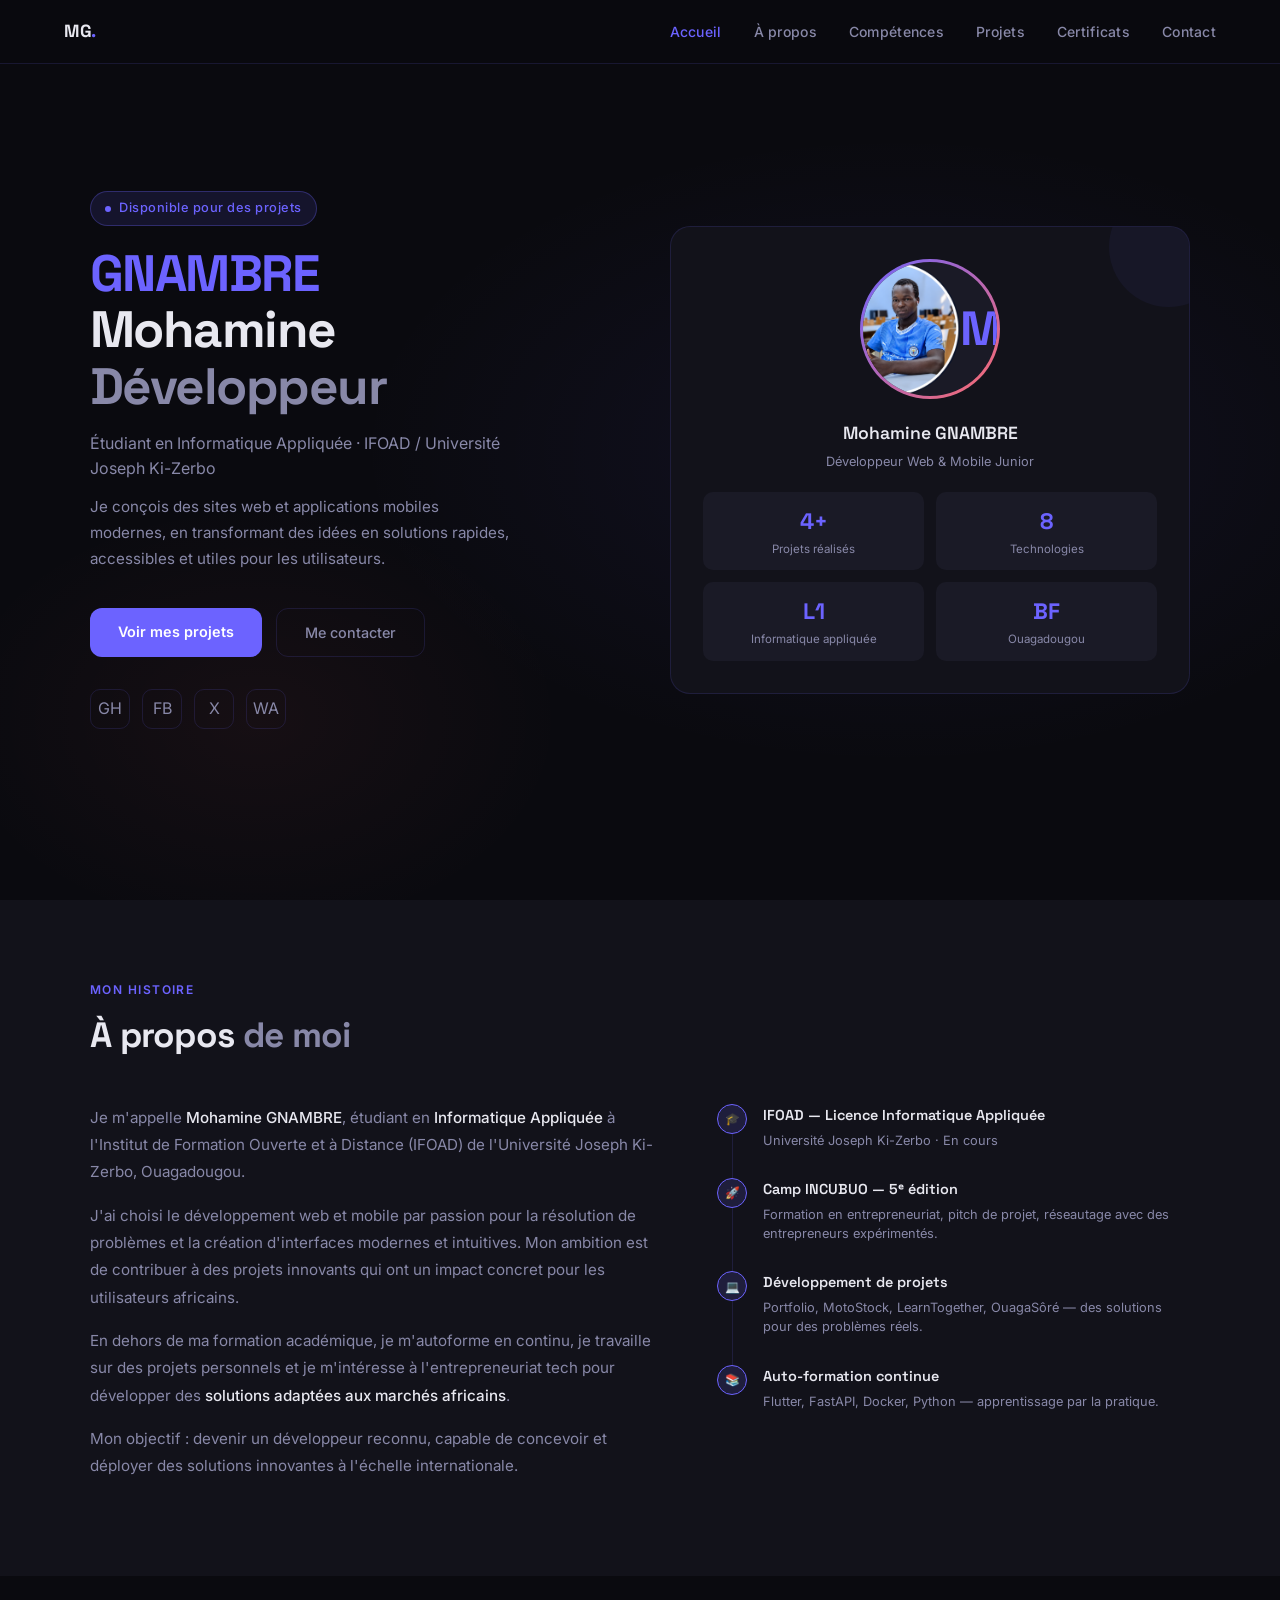
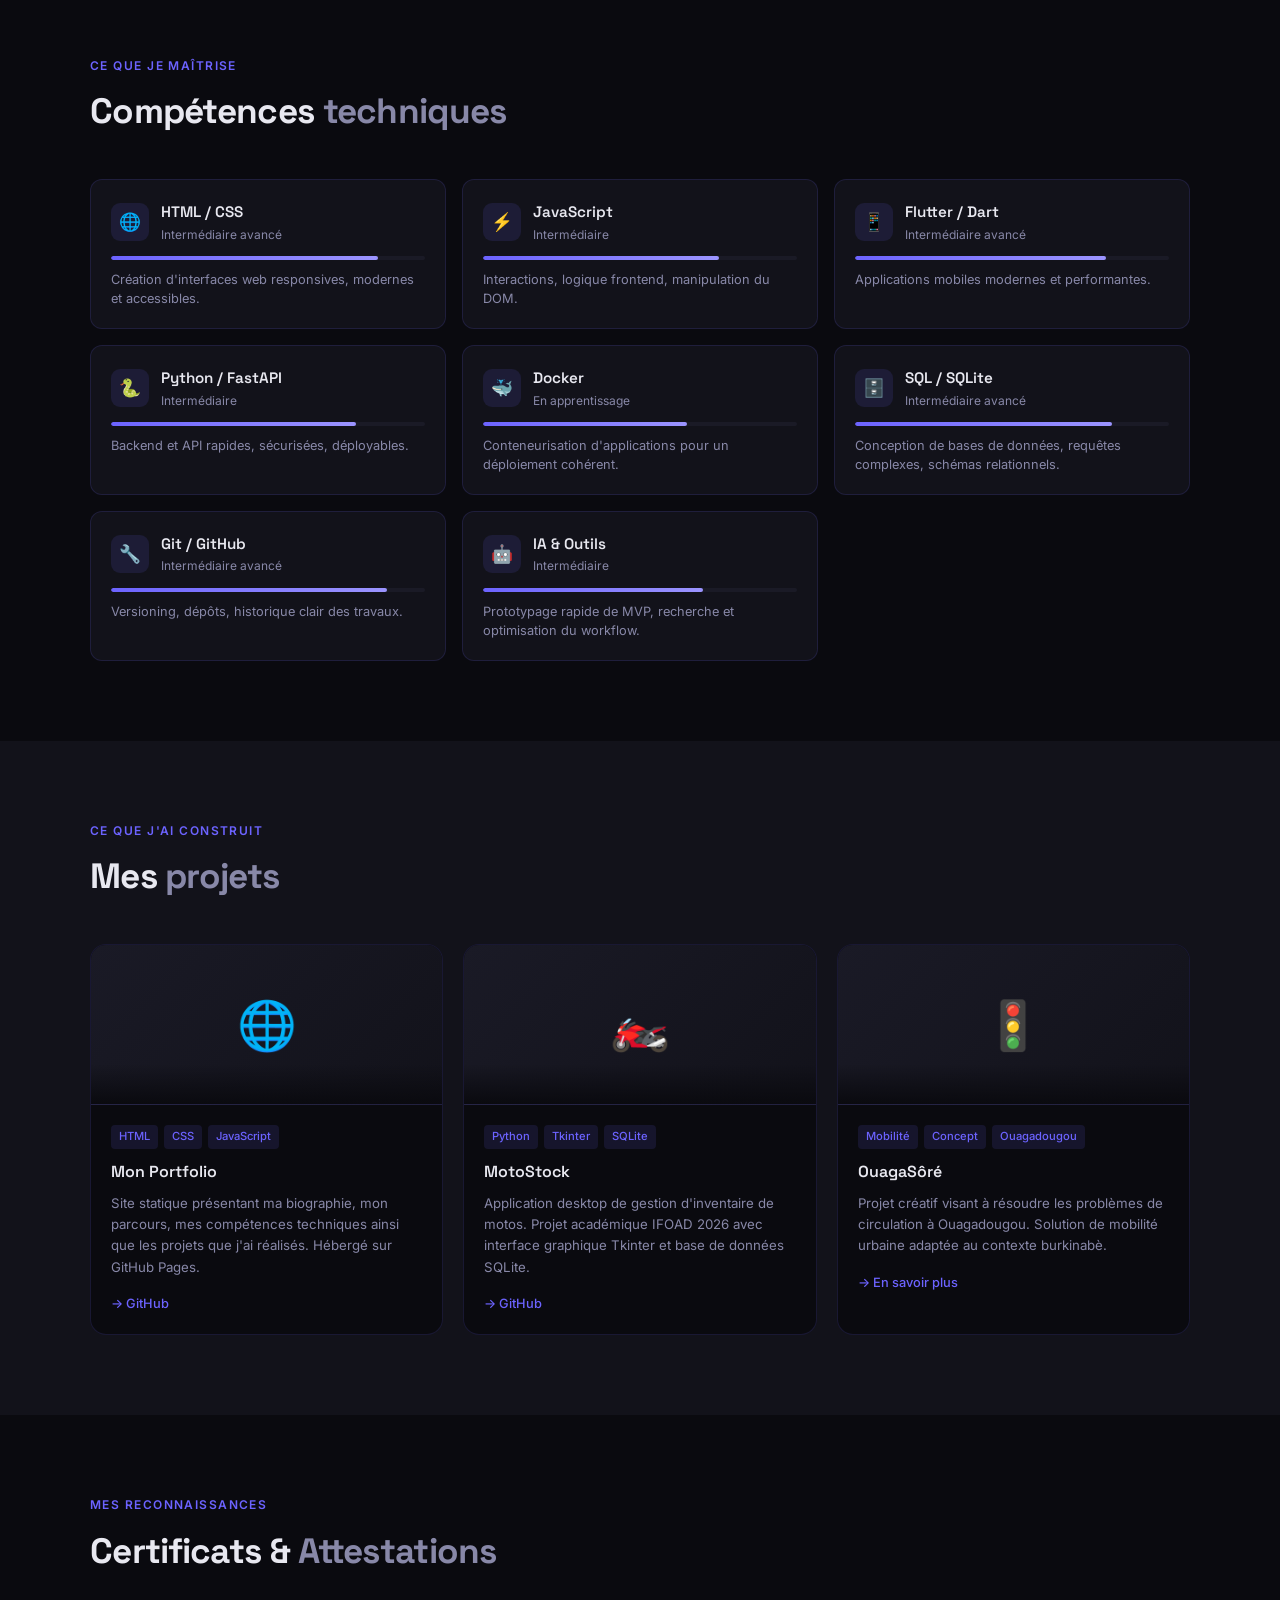
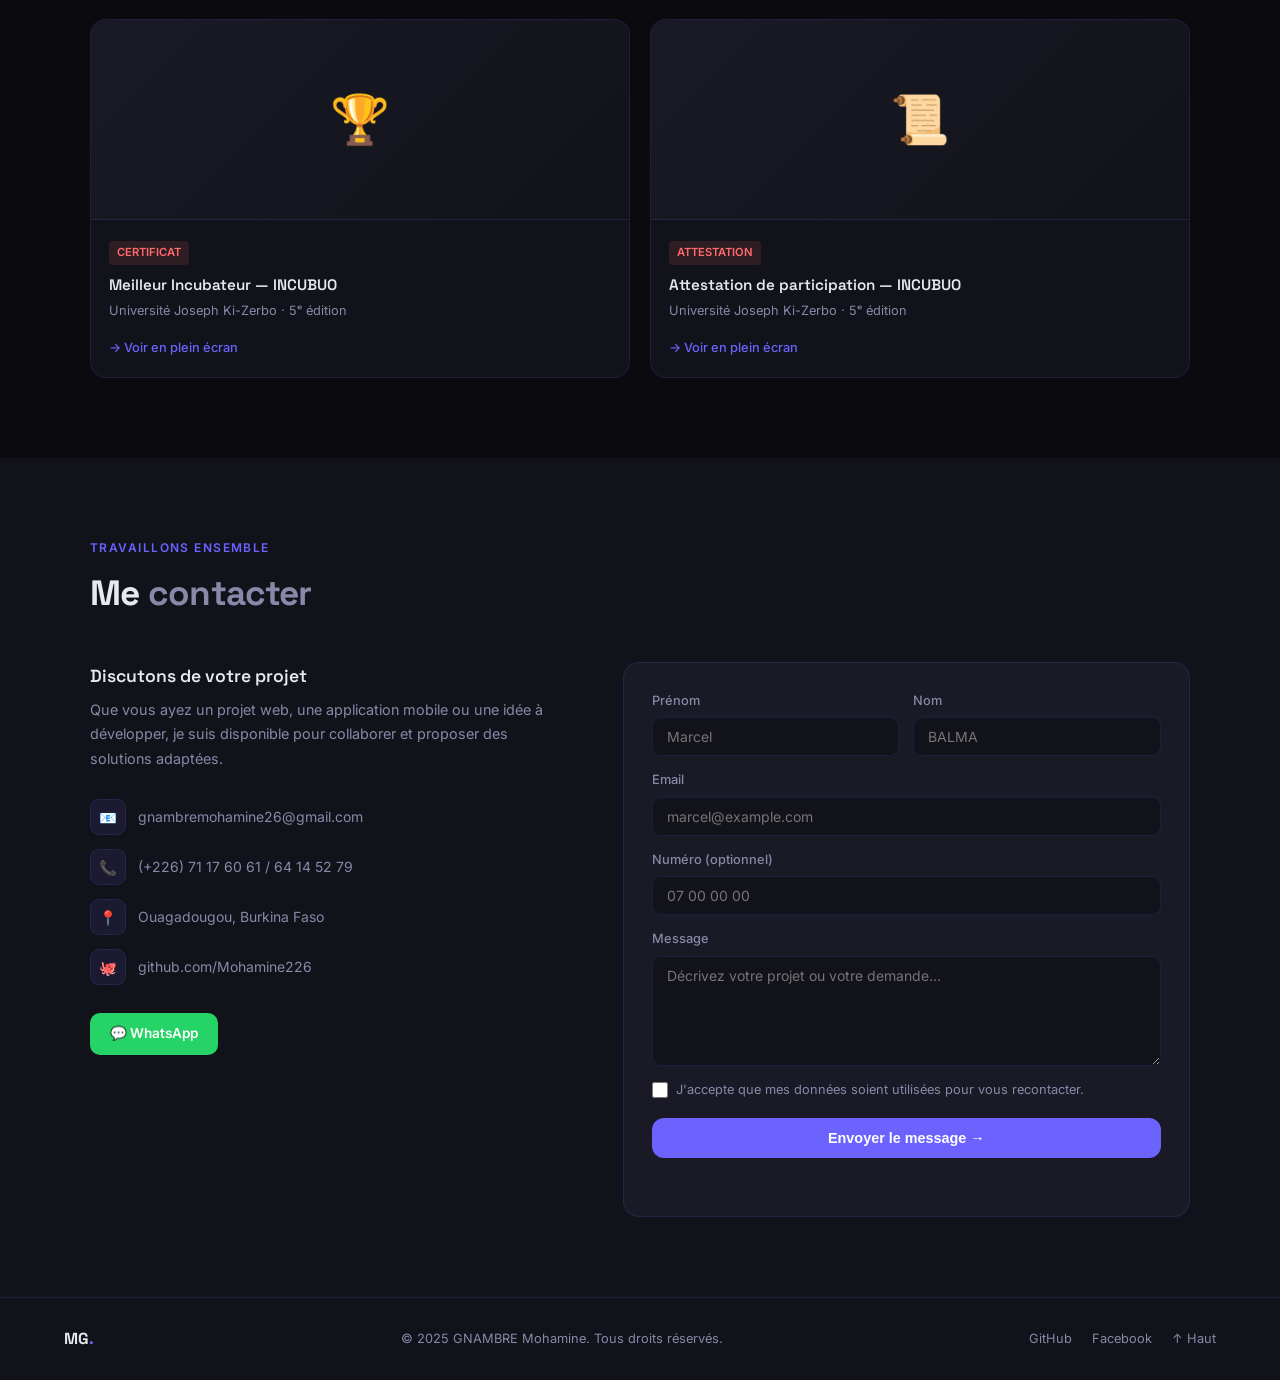
==== index.html @ a1d8e4d0 "Suppression du projet LearnTogether" ====
<!DOCTYPE html>
<html lang="fr">
<head>
  <meta charset="UTF-8" />
  <meta name="viewport" content="width=device-width, initial-scale=1.0" />
  <title>Mohamine GNAMBRE — Développeur</title>
  <link rel="preconnect" href="https://fonts.googleapis.com" />
  <link rel="preconnect" href="https://fonts.gstatic.com" crossorigin />
  <link href="https://fonts.googleapis.com/css2?family=Space+Grotesk:wght@400;500;600;700&family=Inter:wght@300;400;500&display=swap" rel="stylesheet" />
  <link rel="stylesheet" href="style.css" />
</head>
<body>

  <!-- NAV -->
  <nav>
    <a href="#accueil" class="nav-logo">MG<span>.</span></a>
    <ul class="nav-links">
      <li><a href="#accueil">Accueil</a></li>
      <li><a href="#apropos">À propos</a></li>
      <li><a href="#competences">Compétences</a></li>
      <li><a href="#projets">Projets</a></li>
      <li><a href="#certificats">Certificats</a></li>
      <li><a href="#contact">Contact</a></li>
    </ul>
    <button class="hamburger" id="hamburger" aria-label="Menu">
      <span></span><span></span><span></span>
    </button>
  </nav>

  <div class="mobile-nav" id="mobileNav">
    <a href="#accueil"     onclick="closeMobile()">Accueil</a>
    <a href="#apropos"     onclick="closeMobile()">À propos</a>
    <a href="#competences" onclick="closeMobile()">Compétences</a>
    <a href="#projets"     onclick="closeMobile()">Projets</a>
    <a href="#certificats" onclick="closeMobile()">Certificats</a>
    <a href="#contact"     onclick="closeMobile()">Contact</a>
  </div>

  <!-- HERO -->
  <section id="accueil">
    <div class="hero-bg"></div>
    <div class="hero-grid">
      <div>
        <div class="hero-tag">Disponible pour des projets</div>
        <h1 class="hero-name">
          <span class="accent">GNAMBRE</span><br>
          <span>Mohamine</span><br>
          <span class="line2">Développeur</span>
        </h1>
        <p class="hero-sub">Étudiant en Informatique Appliquée · IFOAD / Université Joseph Ki-Zerbo</p>
        <p class="hero-desc">
          Je conçois des sites web et applications mobiles modernes, en transformant des idées en solutions
          rapides, accessibles et utiles pour les utilisateurs.
        </p>
        <div class="hero-actions">
          <a href="#projets" class="btn-primary">Voir mes projets</a>
          <a href="#contact" class="btn-ghost">Me contacter</a>
        </div>
        <div class="hero-socials">
          <a href="https://github.com/Mohamine226"            target="_blank" title="GitHub">GH</a>
          <a href="https://www.facebook.com/gnambre.mohamine" target="_blank" title="Facebook">FB</a>
          <a href="https://x.com/Mohamine994"                 target="_blank" title="X">X</a>
          <a href="https://wa.me/22664145279"                  target="_blank" title="WhatsApp">WA</a>
        </div>
      </div>

      <div class="hero-card">
        <div class="avatar-ring">
          <div class="avatar-inner">
            <!--
              PHOTO DE PROFIL :
              Quand tu mets ta photo dans image/, remplace la ligne suivante par :
              <img src="image/photo.jpg" alt="Mohamine GNAMBRE" />
            -->
              <img src="image/photo.png" alt="Mohamine GNAMBRE" />
            <span class="avatar-initials">MG</span>
          </div>
        </div>
        <div class="card-name">Mohamine GNAMBRE</div>
        <div class="card-role">Développeur Web & Mobile Junior</div>
        <div class="card-stats">
          <div class="stat"><div class="stat-num">4+</div><div class="stat-label">Projets réalisés</div></div>
          <div class="stat"><div class="stat-num">8</div><div class="stat-label">Technologies</div></div>
          <div class="stat"><div class="stat-num">L1</div><div class="stat-label">Informatique appliquée</div></div>
          <div class="stat"><div class="stat-num">BF</div><div class="stat-label">Ouagadougou</div></div>
        </div>
      </div>
    </div>
  </section>

  <!-- À PROPOS -->
  <section id="apropos">
    <div class="section-inner">
      <p class="section-eyebrow">Mon histoire</p>
      <h2 class="section-title">À propos <span class="dim">de moi</span></h2>
      <div class="about-grid">
        <div class="about-text">
          <p>Je m'appelle <strong>Mohamine GNAMBRE</strong>, étudiant en <strong>Informatique Appliquée</strong> à l'Institut de Formation Ouverte et à Distance (IFOAD) de l'Université Joseph Ki-Zerbo, Ouagadougou.</p>
          <p>J'ai choisi le développement web et mobile par passion pour la résolution de problèmes et la création d'interfaces modernes et intuitives. Mon ambition est de contribuer à des projets innovants qui ont un impact concret pour les utilisateurs africains.</p>
          <p>En dehors de ma formation académique, je m'autoforme en continu, je travaille sur des projets personnels et je m'intéresse à l'entrepreneuriat tech pour développer des <strong>solutions adaptées aux marchés africains</strong>.</p>
          <p>Mon objectif : devenir un développeur reconnu, capable de concevoir et déployer des solutions innovantes à l'échelle internationale.</p>
        </div>
        <div class="about-timeline">
          <div class="timeline-item">
            <div class="timeline-dot">🎓</div>
            <div class="timeline-content">
              <h4>IFOAD — Licence Informatique Appliquée</h4>
              <p>Université Joseph Ki-Zerbo · En cours</p>
            </div>
          </div>
          <div class="timeline-item">
            <div class="timeline-dot">🚀</div>
            <div class="timeline-content">
              <h4>Camp INCUBUO — 5ᵉ édition</h4>
              <p>Formation en entrepreneuriat, pitch de projet, réseautage avec des entrepreneurs expérimentés.</p>
            </div>
          </div>
          <div class="timeline-item">
            <div class="timeline-dot">💻</div>
            <div class="timeline-content">
              <h4>Développement de projets</h4>
              <p>Portfolio, MotoStock, LearnTogether, OuagaSôré — des solutions pour des problèmes réels.</p>
            </div>
          </div>
          <div class="timeline-item">
            <div class="timeline-dot">📚</div>
            <div class="timeline-content">
              <h4>Auto-formation continue</h4>
              <p>Flutter, FastAPI, Docker, Python — apprentissage par la pratique.</p>
            </div>
          </div>
        </div>
      </div>
    </div>
  </section>

  <!-- COMPÉTENCES -->
  <section id="competences">
    <div class="section-inner">
      <p class="section-eyebrow">Ce que je maîtrise</p>
      <h2 class="section-title">Compétences <span class="dim">techniques</span></h2>
      <div class="skills-grid">
        <div class="skill-card" data-level="85">
          <div class="skill-header"><div class="skill-icon">🌐</div><div><div class="skill-name">HTML / CSS</div><div class="skill-level">Intermédiaire avancé</div></div></div>
          <div class="skill-bar-bg"><div class="skill-bar-fill"></div></div>
          <div class="skill-desc">Création d'interfaces web responsives, modernes et accessibles.</div>
        </div>
        <div class="skill-card" data-level="75">
          <div class="skill-header"><div class="skill-icon">⚡</div><div><div class="skill-name">JavaScript</div><div class="skill-level">Intermédiaire</div></div></div>
          <div class="skill-bar-bg"><div class="skill-bar-fill"></div></div>
          <div class="skill-desc">Interactions, logique frontend, manipulation du DOM.</div>
        </div>
        <div class="skill-card" data-level="80">
          <div class="skill-header"><div class="skill-icon">📱</div><div><div class="skill-name">Flutter / Dart</div><div class="skill-level">Intermédiaire avancé</div></div></div>
          <div class="skill-bar-bg"><div class="skill-bar-fill"></div></div>
          <div class="skill-desc">Applications mobiles modernes et performantes.</div>
        </div>
        <div class="skill-card" data-level="78">
          <div class="skill-header"><div class="skill-icon">🐍</div><div><div class="skill-name">Python / FastAPI</div><div class="skill-level">Intermédiaire</div></div></div>
          <div class="skill-bar-bg"><div class="skill-bar-fill"></div></div>
          <div class="skill-desc">Backend et API rapides, sécurisées, déployables.</div>
        </div>
        <div class="skill-card" data-level="65">
          <div class="skill-header"><div class="skill-icon">🐳</div><div><div class="skill-name">Docker</div><div class="skill-level">En apprentissage</div></div></div>
          <div class="skill-bar-bg"><div class="skill-bar-fill"></div></div>
          <div class="skill-desc">Conteneurisation d'applications pour un déploiement cohérent.</div>
        </div>
        <div class="skill-card" data-level="82">
          <div class="skill-header"><div class="skill-icon">🗄️</div><div><div class="skill-name">SQL / SQLite</div><div class="skill-level">Intermédiaire avancé</div></div></div>
          <div class="skill-bar-bg"><div class="skill-bar-fill"></div></div>
          <div class="skill-desc">Conception de bases de données, requêtes complexes, schémas relationnels.</div>
        </div>
        <div class="skill-card" data-level="88">
          <div class="skill-header"><div class="skill-icon">🔧</div><div><div class="skill-name">Git / GitHub</div><div class="skill-level">Intermédiaire avancé</div></div></div>
          <div class="skill-bar-bg"><div class="skill-bar-fill"></div></div>
          <div class="skill-desc">Versioning, dépôts, historique clair des travaux.</div>
        </div>
        <div class="skill-card" data-level="70">
          <div class="skill-header"><div class="skill-icon">🤖</div><div><div class="skill-name">IA & Outils</div><div class="skill-level">Intermédiaire</div></div></div>
          <div class="skill-bar-bg"><div class="skill-bar-fill"></div></div>
          <div class="skill-desc">Prototypage rapide de MVP, recherche et optimisation du workflow.</div>
        </div>
      </div>
    </div>
  </section>

  <!-- PROJETS -->
  <section id="projets">
    <div class="section-inner">
      <p class="section-eyebrow">Ce que j'ai construit</p>
      <h2 class="section-title">Mes <span class="dim">projets</span></h2>
      <div class="projects-grid">
        <div class="project-card">
          <div class="project-thumb">🌐</div>
          <div class="project-body">
            <div class="project-tags"><span class="project-tag">HTML</span><span class="project-tag">CSS</span><span class="project-tag">JavaScript</span></div>
            <div class="project-title">Mon Portfolio</div>
            <div class="project-desc">Site statique présentant ma biographie, mon parcours, mes compétences techniques ainsi que les projets que j'ai réalisés. Hébergé sur GitHub Pages.</div>
            <div class="project-links"><a href="https://github.com/Mohamine226" class="project-link" target="_blank">→ GitHub</a></div>
          </div>
        </div>
        <div class="project-card">
          <div class="project-thumb">🏍️</div>
          <div class="project-body">
            <div class="project-tags"><span class="project-tag">Python</span><span class="project-tag">Tkinter</span><span class="project-tag">SQLite</span></div>
            <div class="project-title">MotoStock</div>
            <div class="project-desc">Application desktop de gestion d'inventaire de motos. Projet académique IFOAD 2026 avec interface graphique Tkinter et base de données SQLite.</div>
            <div class="project-links"><a href="https://github.com/Mohamine226" class="project-link" target="_blank">→ GitHub</a></div>
          </div>
        </div>
        <div class="project-card">
          <div class="project-thumb">🚦</div>
          <div class="project-body">
            <div class="project-tags"><span class="project-tag">Mobilité</span><span class="project-tag">Concept</span><span class="project-tag">Ouagadougou</span></div>
            <div class="project-title">OuagaSôré</div>
            <div class="project-desc">Projet créatif visant à résoudre les problèmes de circulation à Ouagadougou. Solution de mobilité urbaine adaptée au contexte burkinabè.</div>
            <div class="project-links"><a href="#contact" class="project-link">→ En savoir plus</a></div>
          </div>
        </div>
      </div>
    </div>
  </section>

  <!-- CERTIFICATS -->
  <section id="certificats">
    <div class="section-inner">
      <p class="section-eyebrow">Mes reconnaissances</p>
      <h2 class="section-title">Certificats & <span class="dim">Attestations</span></h2>
      <div class="certs-grid">
        <div class="cert-card">
          <div class="cert-preview" onclick="openLightbox('certificats/GNAMBRE Mohamine _Certificat.png')">
            <div class="cert-preview-icon">🏆</div>
            <div class="cert-overlay">🔍 Voir le certificat</div>
          </div>
          <div class="cert-body">
            <span class="cert-badge">CERTIFICAT</span>
            <div class="cert-title">Meilleur Incubateur — INCUBUO</div>
            <div class="cert-org">Université Joseph Ki-Zerbo · 5ᵉ édition</div>
            <a class="cert-link" onclick="openLightbox('certificats/GNAMBRE Mohamine _Certificat.png')">→ Voir en plein écran</a>
          </div>
        </div>
        <div class="cert-card">
          <div class="cert-preview" onclick="openLightbox('certificats/GNAMBRE Mohamine_Certificat.png')">
            <div class="cert-preview-icon">📜</div>
            <div class="cert-overlay">🔍 Voir l'attestation</div>
          </div>
          <div class="cert-body">
            <span class="cert-badge">ATTESTATION</span>
            <div class="cert-title">Attestation de participation — INCUBUO</div>
            <div class="cert-org">Université Joseph Ki-Zerbo · 5ᵉ édition</div>
            <a class="cert-link" onclick="openLightbox('certificats/GNAMBRE Mohamine_Certificat.png')">→ Voir en plein écran</a>
          </div>
        </div>
      </div>
    </div>
  </section>

  <!-- LIGHTBOX -->
  <div class="lightbox" id="lightbox">
    <button class="lightbox-close" onclick="closeLightbox()">✕</button>
    <img id="lightboxImg" src="" alt="Certificat" />
  </div>

  <!-- CONTACT -->
  <section id="contact">
    <div class="section-inner">
      <p class="section-eyebrow">Travaillons ensemble</p>
      <h2 class="section-title">Me <span class="dim">contacter</span></h2>
      <div class="contact-grid">
        <div class="contact-info">
          <h3>Discutons de votre projet</h3>
          <p>Que vous ayez un projet web, une application mobile ou une idée à développer, je suis disponible pour collaborer et proposer des solutions adaptées.</p>
          <div class="contact-items">
            <div class="contact-item"><div class="contact-item-icon">📧</div><a href="mailto:gnambremohamine26@gmail.com">gnambremohamine26@gmail.com</a></div>
            <div class="contact-item"><div class="contact-item-icon">📞</div><span>(+226) 71 17 60 61 / 64 14 52 79</span></div>
            <div class="contact-item"><div class="contact-item-icon">📍</div><span>Ouagadougou, Burkina Faso</span></div>
            <div class="contact-item"><div class="contact-item-icon">🐙</div><a href="https://github.com/Mohamine226" target="_blank">github.com/Mohamine226</a></div>
          </div>
          <div class="contact-ext">
            <a href="https://wa.me/22664145279" target="_blank" class="btn-wa">💬 WhatsApp</a>
          </div>
        </div>
        <div class="contact-form">
          <form id="contactForm">
            <div class="form-row">
              <div class="form-group"><label for="prenom">Prénom</label><input type="text" id="prenom" placeholder="Marcel" required /></div>
              <div class="form-group"><label for="nom">Nom</label><input type="text" id="nom" placeholder="BALMA" required /></div>
            </div>
            <div class="form-group"><label for="email">Email</label><input type="email" id="email" placeholder="marcel@example.com" required /></div>
            <div class="form-group"><label for="phone">Numéro (optionnel)</label><input type="tel" id="phone" placeholder="07 00 00 00" /></div>
            <div class="form-group"><label for="message">Message</label><textarea id="message" placeholder="Décrivez votre projet ou votre demande..." required></textarea></div>
            <label class="form-check"><input type="checkbox" id="cgv" required /> J'accepte que mes données soient utilisées pour vous recontacter.</label>
            <button type="submit" class="btn-primary" style="width:100%;text-align:center;">Envoyer le message →</button>
            <div id="form-result"></div>
          </form>
        </div>
      </div>
    </div>
  </section>

  <!-- FOOTER -->
  <footer>
    <div class="footer-logo">MG<span>.</span></div>
    <p class="footer-copy">© 2025 GNAMBRE Mohamine. Tous droits réservés.</p>
    <div class="footer-links">
      <a href="https://github.com/Mohamine226" target="_blank">GitHub</a>
      <a href="https://www.facebook.com/gnambre.mohamine" target="_blank">Facebook</a>
      <a href="#accueil">↑ Haut</a>
    </div>
  </footer>

  <script src="script.js"></script>
</body>
</html>
---- style.css ----
/* ===== TOKENS ===== */
:root {
  --bg: #0A0A0F;
  --bg2: #12121A;
  --bg3: #1A1A26;
  --accent: #6C63FF;
  --accent2: #FF6B6B;
  --text: #E8E8F0;
  --text-muted: #8888A8;
  --border: rgba(108,99,255,0.15);
  --radius: 12px;
  --font-display: 'Space Grotesk', sans-serif;
  --font-body: 'Inter', sans-serif;
}

/* ===== RESET ===== */
*, *::before, *::after { margin: 0; padding: 0; box-sizing: border-box; }
html { scroll-behavior: smooth; }
body {
  background: var(--bg);
  color: var(--text);
  font-family: var(--font-body);
  line-height: 1.6;
  overflow-x: hidden;
}

/* ===== SCROLLBAR ===== */
::-webkit-scrollbar { width: 4px; }
::-webkit-scrollbar-track { background: var(--bg); }
::-webkit-scrollbar-thumb { background: var(--accent); border-radius: 2px; }

/* ===== NAV ===== */
nav {
  position: fixed;
  top: 0; left: 0; right: 0;
  z-index: 100;
  background: rgba(10,10,15,0.85);
  backdrop-filter: blur(12px);
  border-bottom: 1px solid var(--border);
  padding: 0 5%;
  display: flex;
  align-items: center;
  justify-content: space-between;
  height: 64px;
}
.nav-logo {
  font-family: var(--font-display);
  font-weight: 700;
  font-size: 1.1rem;
  color: var(--text);
  text-decoration: none;
  letter-spacing: -0.02em;
}
.nav-logo span { color: var(--accent); }
.nav-links {
  display: flex;
  gap: 32px;
  list-style: none;
}
.nav-links a {
  color: var(--text-muted);
  text-decoration: none;
  font-size: 0.875rem;
  font-weight: 500;
  transition: color 0.2s;
  letter-spacing: 0.02em;
}
.nav-links a:hover { color: var(--accent); }
.hamburger {
  display: none;
  flex-direction: column;
  gap: 5px;
  cursor: pointer;
  background: none;
  border: none;
  padding: 4px;
}
.hamburger span {
  display: block;
  width: 24px;
  height: 2px;
  background: var(--text);
  border-radius: 2px;
  transition: all 0.3s;
}

/* ===== MOBILE NAV ===== */
.mobile-nav {
  display: none;
  position: fixed;
  top: 64px; left: 0; right: 0;
  background: rgba(10,10,15,0.97);
  border-bottom: 1px solid var(--border);
  z-index: 99;
  padding: 20px 5%;
  flex-direction: column;
  gap: 16px;
}
.mobile-nav.open { display: flex; }
.mobile-nav a {
  color: var(--text-muted);
  text-decoration: none;
  font-size: 1rem;
  font-weight: 500;
  padding: 8px 0;
  border-bottom: 1px solid var(--border);
  transition: color 0.2s;
}
.mobile-nav a:hover { color: var(--accent); }

/* ===== HERO ===== */
#accueil {
  min-height: 100vh;
  display: flex;
  align-items: center;
  padding: 80px 5% 60px;
  position: relative;
  overflow: hidden;
}
.hero-bg {
  position: absolute;
  inset: 0;
  background:
    radial-gradient(ellipse 60% 50% at 70% 50%, rgba(108,99,255,0.08) 0%, transparent 70%),
    radial-gradient(ellipse 40% 40% at 20% 80%, rgba(255,107,107,0.05) 0%, transparent 60%);
  pointer-events: none;
}
.hero-grid {
  display: grid;
  grid-template-columns: 1fr 1fr;
  gap: 60px;
  align-items: center;
  width: 100%;
  max-width: 1100px;
  margin: 0 auto;
  position: relative;
}
.hero-tag {
  display: inline-flex;
  align-items: center;
  gap: 8px;
  background: rgba(108,99,255,0.12);
  border: 1px solid rgba(108,99,255,0.3);
  padding: 6px 14px;
  border-radius: 100px;
  font-size: 0.8rem;
  color: var(--accent);
  font-weight: 500;
  margin-bottom: 20px;
  letter-spacing: 0.04em;
}
.hero-tag::before {
  content: '';
  width: 6px; height: 6px;
  background: var(--accent);
  border-radius: 50%;
  animation: pulse 2s infinite;
}
@keyframes pulse {
  0%, 100% { opacity: 1; transform: scale(1); }
  50% { opacity: 0.5; transform: scale(0.8); }
}
.hero-name {
  font-family: var(--font-display);
  font-size: clamp(2.2rem, 4vw, 3.4rem);
  font-weight: 700;
  line-height: 1.1;
  letter-spacing: -0.03em;
  margin-bottom: 16px;
}
.hero-name .accent { color: var(--accent); }
.hero-name .line2 { color: var(--text-muted); }
.hero-sub {
  font-size: 1rem;
  color: var(--text-muted);
  margin-bottom: 12px;
  max-width: 420px;
}
.hero-desc {
  font-size: 0.95rem;
  color: var(--text-muted);
  max-width: 420px;
  margin-bottom: 36px;
  line-height: 1.7;
}
.hero-actions { display: flex; gap: 14px; flex-wrap: wrap; }

.btn-primary {
  background: var(--accent);
  color: #fff;
  padding: 12px 28px;
  border-radius: var(--radius);
  font-weight: 600;
  font-size: 0.9rem;
  text-decoration: none;
  transition: all 0.25s;
  display: inline-block;
  border: none;
  cursor: pointer;
}
.btn-primary:hover {
  background: #7B74FF;
  transform: translateY(-2px);
  box-shadow: 0 8px 24px rgba(108,99,255,0.35);
}
.btn-ghost {
  border: 1px solid var(--border);
  color: var(--text-muted);
  padding: 12px 28px;
  border-radius: var(--radius);
  font-weight: 500;
  font-size: 0.9rem;
  text-decoration: none;
  transition: all 0.25s;
  display: inline-block;
}
.btn-ghost:hover { border-color: var(--accent); color: var(--accent); }

.hero-socials { display: flex; gap: 12px; margin-top: 32px; }
.hero-socials a {
  width: 40px; height: 40px;
  border-radius: 10px;
  border: 1px solid var(--border);
  display: flex; align-items: center; justify-content: center;
  color: var(--text-muted);
  text-decoration: none;
  font-size: 1rem;
  transition: all 0.25s;
}
.hero-socials a:hover {
  border-color: var(--accent);
  color: var(--accent);
  background: rgba(108,99,255,0.08);
}

/* Avatar card */
.hero-card {
  background: var(--bg2);
  border: 1px solid var(--border);
  border-radius: 20px;
  padding: 32px;
  text-align: center;
  position: relative;
  overflow: hidden;
}
.hero-card::before {
  content: '';
  position: absolute;
  top: -40px; right: -40px;
  width: 120px; height: 120px;
  background: var(--accent);
  border-radius: 50%;
  opacity: 0.06;
}
.avatar-ring {
  width: 140px; height: 140px;
  margin: 0 auto 20px;
  border-radius: 50%;
  background: linear-gradient(135deg, var(--accent), var(--accent2));
  padding: 3px;
}
.avatar-inner {
  width: 100%; height: 100%;
  border-radius: 50%;
  background: var(--bg3);
  display: flex;
  align-items: center;
  justify-content: center;
  overflow: hidden;
}
.avatar-inner img {
  width: 100%;
  height: 100%;
  object-fit: cover;
  border-radius: 50%;
}
.avatar-initials {
  font-family: var(--font-display);
  font-size: 3rem;
  font-weight: 700;
  color: var(--accent);
}
.card-name {
  font-family: var(--font-display);
  font-size: 1.1rem;
  font-weight: 600;
  margin-bottom: 4px;
}
.card-role {
  font-size: 0.8rem;
  color: var(--text-muted);
  margin-bottom: 20px;
}
.card-stats {
  display: grid;
  grid-template-columns: 1fr 1fr;
  gap: 12px;
}
.stat { background: var(--bg3); border-radius: 10px; padding: 12px; }
.stat-num {
  font-family: var(--font-display);
  font-size: 1.4rem;
  font-weight: 700;
  color: var(--accent);
}
.stat-label { font-size: 0.72rem; color: var(--text-muted); }

/* ===== SECTION COMMONS ===== */
section { padding: 80px 5%; }
.section-inner { max-width: 1100px; margin: 0 auto; }
.section-eyebrow {
  font-size: 0.75rem;
  font-weight: 600;
  color: var(--accent);
  letter-spacing: 0.12em;
  text-transform: uppercase;
  margin-bottom: 8px;
}
.section-title {
  font-family: var(--font-display);
  font-size: clamp(1.6rem, 3vw, 2.2rem);
  font-weight: 700;
  letter-spacing: -0.02em;
  margin-bottom: 40px;
}
.section-title .dim { color: var(--text-muted); }

/* ===== ABOUT ===== */
#apropos { background: var(--bg2); }
.about-grid {
  display: grid;
  grid-template-columns: 1.2fr 1fr;
  gap: 60px;
  align-items: start;
}
.about-text p {
  color: var(--text-muted);
  font-size: 0.95rem;
  line-height: 1.8;
  margin-bottom: 16px;
}
.about-text strong { color: var(--text); font-weight: 500; }
.about-timeline { display: flex; flex-direction: column; gap: 0; }
.timeline-item {
  display: flex;
  gap: 16px;
  padding-bottom: 28px;
  position: relative;
}
.timeline-item:not(:last-child)::before {
  content: '';
  position: absolute;
  left: 15px; top: 30px; bottom: 0;
  width: 1px;
  background: var(--border);
}
.timeline-dot {
  width: 30px; height: 30px;
  border-radius: 50%;
  background: rgba(108,99,255,0.15);
  border: 1px solid var(--accent);
  flex-shrink: 0;
  display: flex; align-items: center; justify-content: center;
  font-size: 0.75rem;
  color: var(--accent);
  font-weight: 700;
}
.timeline-content h4 {
  font-family: var(--font-display);
  font-size: 0.9rem;
  font-weight: 600;
  margin-bottom: 4px;
}
.timeline-content p { font-size: 0.8rem; color: var(--text-muted); line-height: 1.5; }

/* ===== SKILLS ===== */
#competences { background: var(--bg); }
.skills-grid {
  display: grid;
  grid-template-columns: repeat(auto-fit, minmax(280px, 1fr));
  gap: 16px;
}
.skill-card {
  background: var(--bg2);
  border: 1px solid var(--border);
  border-radius: var(--radius);
  padding: 20px;
  transition: all 0.3s;
}
.skill-card:hover {
  border-color: rgba(108,99,255,0.4);
  transform: translateY(-3px);
  box-shadow: 0 12px 32px rgba(0,0,0,0.3);
}
.skill-header { display: flex; align-items: center; gap: 12px; margin-bottom: 12px; }
.skill-icon {
  width: 38px; height: 38px;
  border-radius: 9px;
  background: rgba(108,99,255,0.12);
  display: flex; align-items: center; justify-content: center;
  font-size: 1.1rem;
  flex-shrink: 0;
}
.skill-name { font-family: var(--font-display); font-size: 0.95rem; font-weight: 600; }
.skill-level { font-size: 0.75rem; color: var(--text-muted); }
.skill-bar-bg {
  height: 4px;
  background: var(--bg3);
  border-radius: 2px;
  overflow: hidden;
  margin-bottom: 10px;
}
.skill-bar-fill {
  height: 100%;
  border-radius: 2px;
  background: linear-gradient(90deg, var(--accent), #9B94FF);
  width: 0%;
  transition: width 1.2s cubic-bezier(0.4,0,0.2,1);
}
.skill-desc { font-size: 0.8rem; color: var(--text-muted); line-height: 1.5; }

/* ===== PROJECTS ===== */
#projets { background: var(--bg2); }
.projects-grid {
  display: grid;
  grid-template-columns: repeat(auto-fit, minmax(320px, 1fr));
  gap: 20px;
}
.project-card {
  background: var(--bg);
  border: 1px solid var(--border);
  border-radius: 16px;
  overflow: hidden;
  transition: all 0.3s;
}
.project-card:hover {
  border-color: rgba(108,99,255,0.4);
  transform: translateY(-4px);
  box-shadow: 0 16px 40px rgba(0,0,0,0.4);
}
.project-thumb {
  height: 160px;
  background: linear-gradient(135deg, var(--bg3), var(--bg2));
  display: flex; align-items: center; justify-content: center;
  font-size: 3rem;
  border-bottom: 1px solid var(--border);
  position: relative;
  overflow: hidden;
}
.project-thumb::after {
  content: '';
  position: absolute;
  bottom: 0; left: 0; right: 0;
  height: 40px;
  background: linear-gradient(transparent, var(--bg));
}
.project-body { padding: 20px; }
.project-tags { display: flex; gap: 6px; flex-wrap: wrap; margin-bottom: 10px; }
.project-tag {
  font-size: 0.7rem;
  background: rgba(108,99,255,0.12);
  color: var(--accent);
  padding: 3px 8px;
  border-radius: 4px;
  font-weight: 500;
}
.project-title { font-family: var(--font-display); font-size: 1rem; font-weight: 600; margin-bottom: 8px; }
.project-desc { font-size: 0.83rem; color: var(--text-muted); line-height: 1.6; margin-bottom: 16px; }
.project-links { display: flex; gap: 10px; }
.project-link {
  font-size: 0.8rem;
  color: var(--accent);
  text-decoration: none;
  font-weight: 500;
  display: flex; align-items: center; gap: 4px;
  transition: opacity 0.2s;
}
.project-link:hover { opacity: 0.7; }

/* ===== CERTIFICATS ===== */
#certificats { background: var(--bg); }
.certs-grid {
  display: grid;
  grid-template-columns: repeat(auto-fit, minmax(300px, 1fr));
  gap: 20px;
}
.cert-card {
  background: var(--bg2);
  border: 1px solid var(--border);
  border-radius: 16px;
  overflow: hidden;
  transition: all 0.3s;
}
.cert-card:hover {
  border-color: rgba(108,99,255,0.4);
  transform: translateY(-4px);
  box-shadow: 0 16px 40px rgba(0,0,0,0.4);
}
.cert-preview {
  height: 200px;
  background: linear-gradient(135deg, var(--bg3), var(--bg2));
  display: flex; align-items: center; justify-content: center;
  overflow: hidden;
  border-bottom: 1px solid var(--border);
  cursor: pointer;
  position: relative;
}
.cert-preview img {
  width: 100%;
  height: 100%;
  object-fit: cover;
  transition: transform 0.3s;
}
.cert-preview:hover img { transform: scale(1.03); }
.cert-preview-icon { font-size: 3rem; }
.cert-overlay {
  position: absolute;
  inset: 0;
  background: rgba(108,99,255,0.15);
  display: flex; align-items: center; justify-content: center;
  opacity: 0;
  transition: opacity 0.3s;
  font-size: 0.85rem;
  font-weight: 600;
  color: white;
  gap: 6px;
}
.cert-preview:hover .cert-overlay { opacity: 1; }
.cert-body { padding: 18px; }
.cert-badge {
  font-size: 0.7rem;
  background: rgba(255,107,107,0.12);
  color: var(--accent2);
  padding: 3px 8px;
  border-radius: 4px;
  font-weight: 600;
  display: inline-block;
  margin-bottom: 8px;
}
.cert-title { font-family: var(--font-display); font-size: 0.95rem; font-weight: 600; margin-bottom: 4px; }
.cert-org { font-size: 0.8rem; color: var(--text-muted); margin-bottom: 12px; }
.cert-link {
  font-size: 0.8rem;
  color: var(--accent);
  text-decoration: none;
  font-weight: 500;
  transition: opacity 0.2s;
}
.cert-link:hover { opacity: 0.7; }

/* Lightbox */
.lightbox {
  display: none;
  position: fixed;
  inset: 0;
  background: rgba(0,0,0,0.9);
  z-index: 999;
  align-items: center;
  justify-content: center;
}
.lightbox.open { display: flex; }
.lightbox img {
  max-width: 90vw;
  max-height: 90vh;
  border-radius: 8px;
  object-fit: contain;
}
.lightbox-close {
  position: absolute;
  top: 20px; right: 28px;
  font-size: 2rem;
  color: white;
  cursor: pointer;
  background: none;
  border: none;
  line-height: 1;
}

/* ===== CONTACT ===== */
#contact { background: var(--bg2); }
.contact-grid {
  display: grid;
  grid-template-columns: 1fr 1.2fr;
  gap: 60px;
  align-items: start;
}
.contact-info h3 {
  font-family: var(--font-display);
  font-size: 1.1rem;
  font-weight: 600;
  margin-bottom: 8px;
}
.contact-info p {
  color: var(--text-muted);
  font-size: 0.9rem;
  line-height: 1.7;
  margin-bottom: 28px;
}
.contact-items { display: flex; flex-direction: column; gap: 14px; margin-bottom: 28px; }
.contact-item {
  display: flex; align-items: center; gap: 12px;
  font-size: 0.875rem;
  color: var(--text-muted);
}
.contact-item-icon {
  width: 36px; height: 36px;
  background: rgba(108,99,255,0.1);
  border: 1px solid var(--border);
  border-radius: 9px;
  display: flex; align-items: center; justify-content: center;
  font-size: 0.9rem;
  flex-shrink: 0;
}
.contact-item a { color: var(--text-muted); text-decoration: none; }
.contact-item a:hover { color: var(--accent); }
.contact-ext { display: flex; gap: 10px; }
.btn-wa {
  display: flex; align-items: center; gap: 8px;
  background: #25D366;
  color: #fff;
  padding: 10px 20px;
  border-radius: 10px;
  font-size: 0.85rem;
  font-weight: 600;
  text-decoration: none;
  transition: all 0.25s;
}
.btn-wa:hover { background: #1FB85A; transform: translateY(-2px); }
.contact-form {
  background: var(--bg3);
  border: 1px solid var(--border);
  border-radius: 16px;
  padding: 28px;
}
.form-row { display: grid; grid-template-columns: 1fr 1fr; gap: 14px; }
.form-group { display: flex; flex-direction: column; gap: 6px; margin-bottom: 14px; }
.form-group label { font-size: 0.8rem; font-weight: 500; color: var(--text-muted); }
.form-group input,
.form-group textarea {
  background: var(--bg2);
  border: 1px solid var(--border);
  border-radius: 9px;
  padding: 10px 14px;
  color: var(--text);
  font-family: var(--font-body);
  font-size: 0.875rem;
  outline: none;
  transition: border-color 0.2s, box-shadow 0.2s;
  width: 100%;
}
.form-group input:focus,
.form-group textarea:focus {
  border-color: var(--accent);
  box-shadow: 0 0 0 3px rgba(108,99,255,0.12);
}
.form-group textarea { resize: vertical; min-height: 110px; }
.form-check {
  display: flex; align-items: center; gap: 8px;
  font-size: 0.8rem;
  color: var(--text-muted);
  margin-bottom: 18px;
  cursor: pointer;
}
.form-check input[type="checkbox"] { accent-color: var(--accent); width: 16px; height: 16px; }
#form-result { font-size: 0.85rem; margin-top: 10px; min-height: 20px; }

/* ===== FOOTER ===== */
footer {
  background: var(--bg2);
  border-top: 1px solid var(--border);
  padding: 28px 5%;
  display: flex;
  align-items: center;
  justify-content: space-between;
  flex-wrap: wrap;
  gap: 16px;
}
.footer-logo { font-family: var(--font-display); font-weight: 700; font-size: 1rem; color: var(--text); }
.footer-logo span { color: var(--accent); }
.footer-copy { font-size: 0.8rem; color: var(--text-muted); }
.footer-links { display: flex; gap: 20px; }
.footer-links a { font-size: 0.8rem; color: var(--text-muted); text-decoration: none; transition: color 0.2s; }
.footer-links a:hover { color: var(--accent); }

/* ===== RESPONSIVE ===== */
@media (max-width: 768px) {
  .nav-links { display: none; }
  .hamburger { display: flex; }
  .hero-grid { grid-template-columns: 1fr; gap: 40px; }
  .hero-card { order: -1; max-width: 320px; margin: 0 auto; }
  .about-grid { grid-template-columns: 1fr; gap: 40px; }
  .contact-grid { grid-template-columns: 1fr; gap: 40px; }
  .form-row { grid-template-columns: 1fr; }
  section { padding: 60px 5%; }
  footer { flex-direction: column; text-align: center; }
  .footer-links { justify-content: center; }
}
@media (prefers-reduced-motion: reduce) {
  * { animation: none !important; transition: none !important; }
}
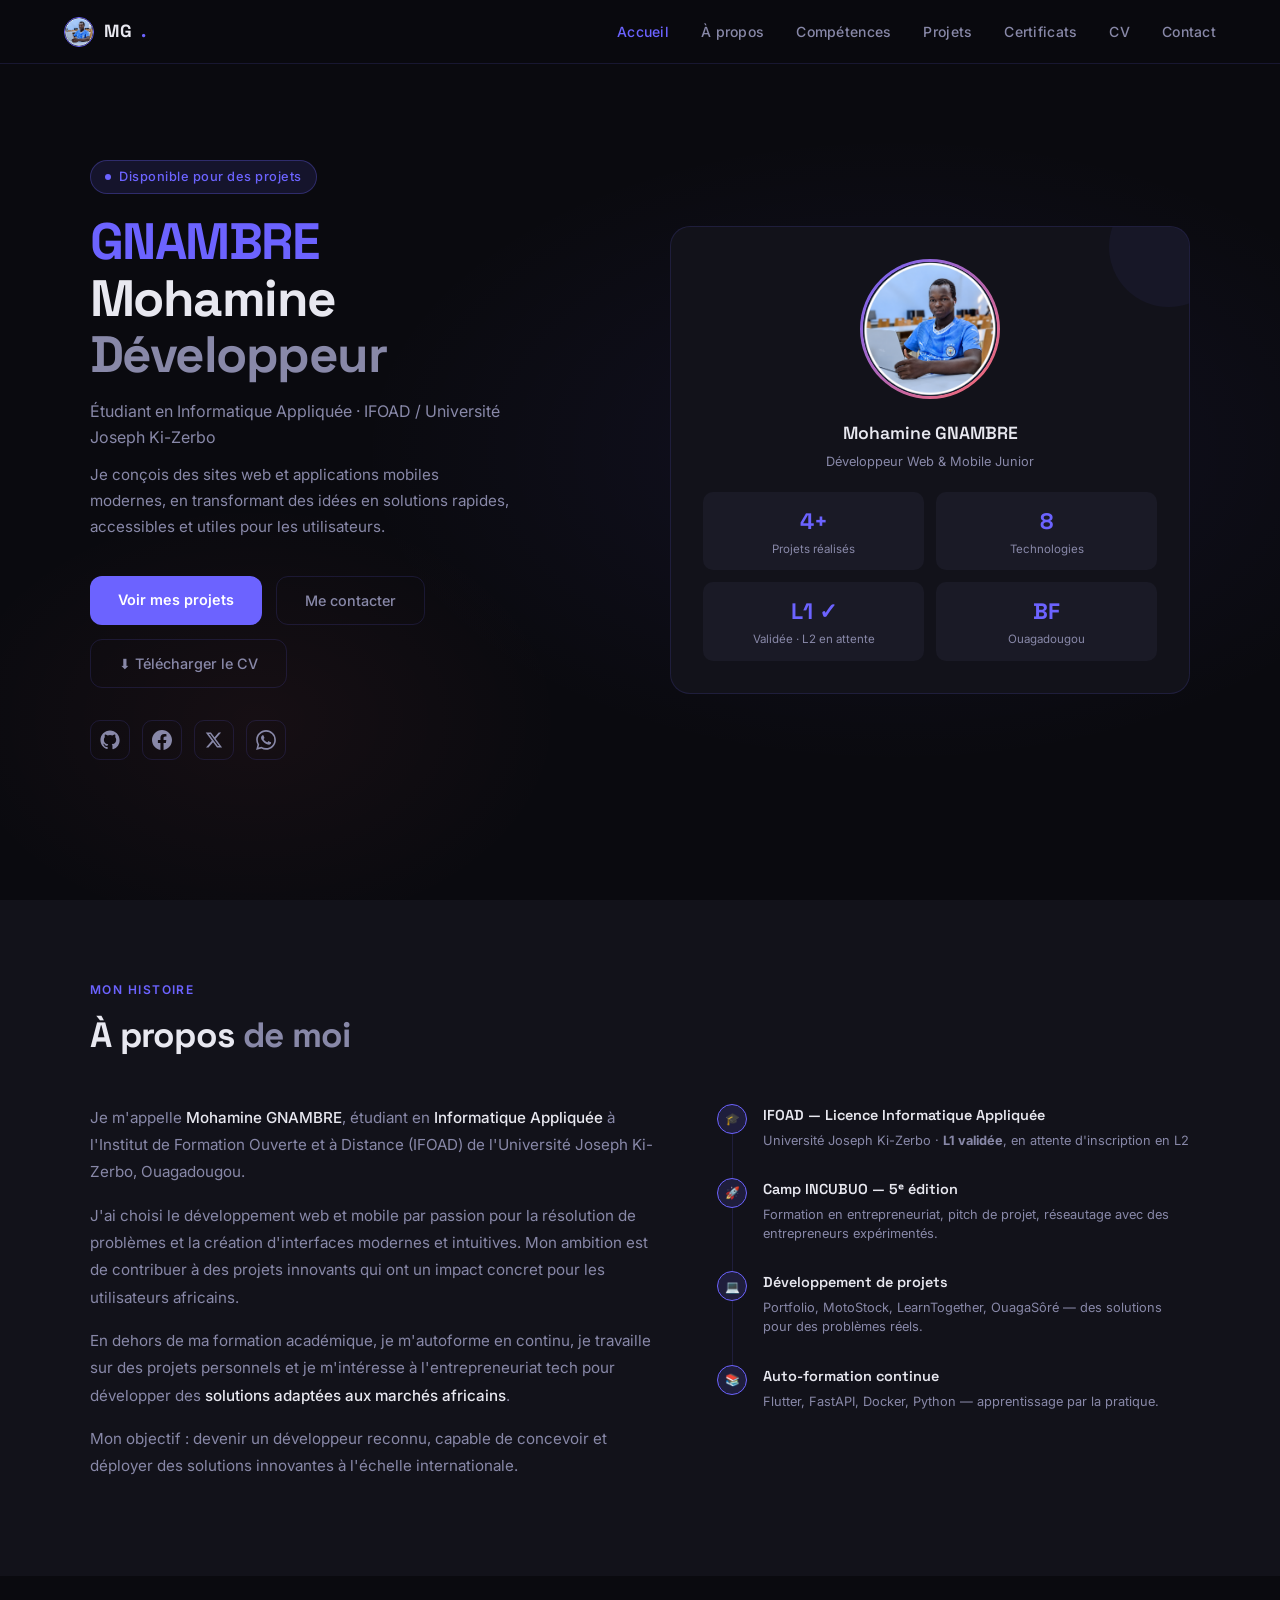
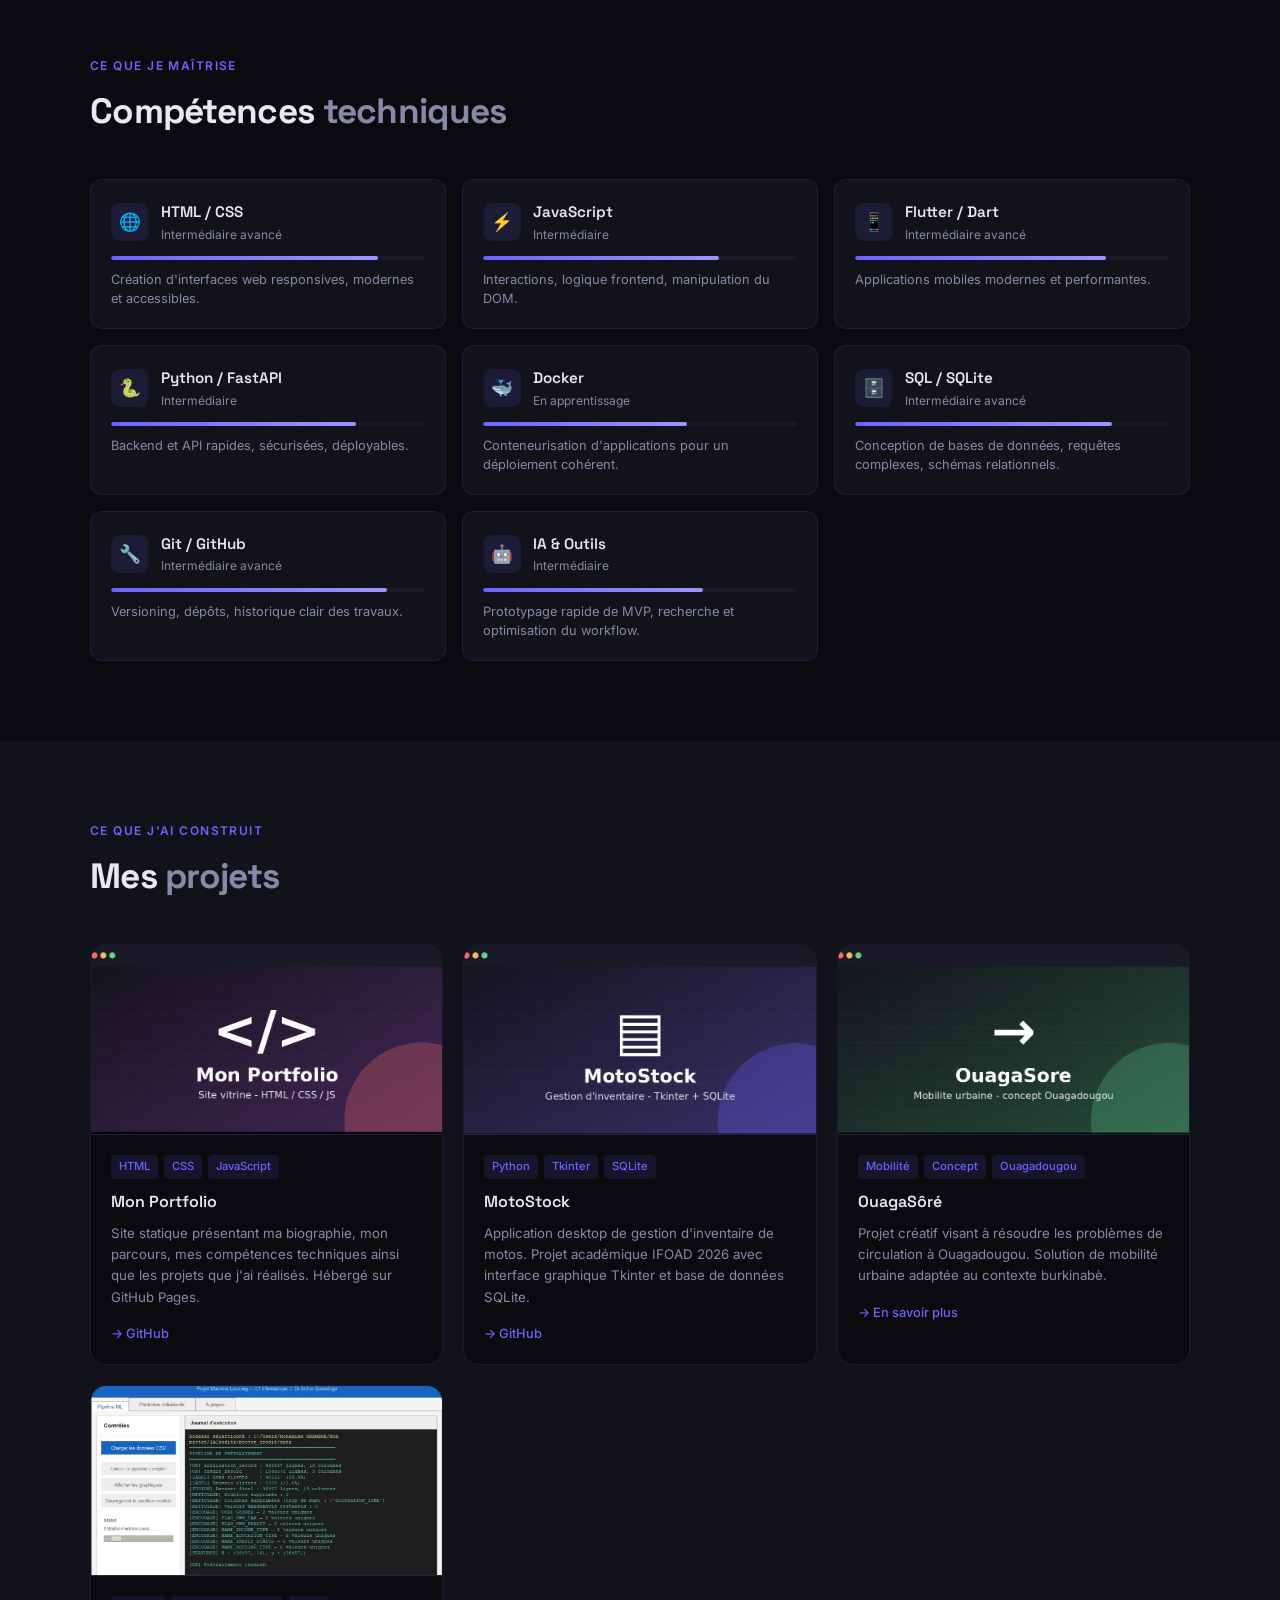
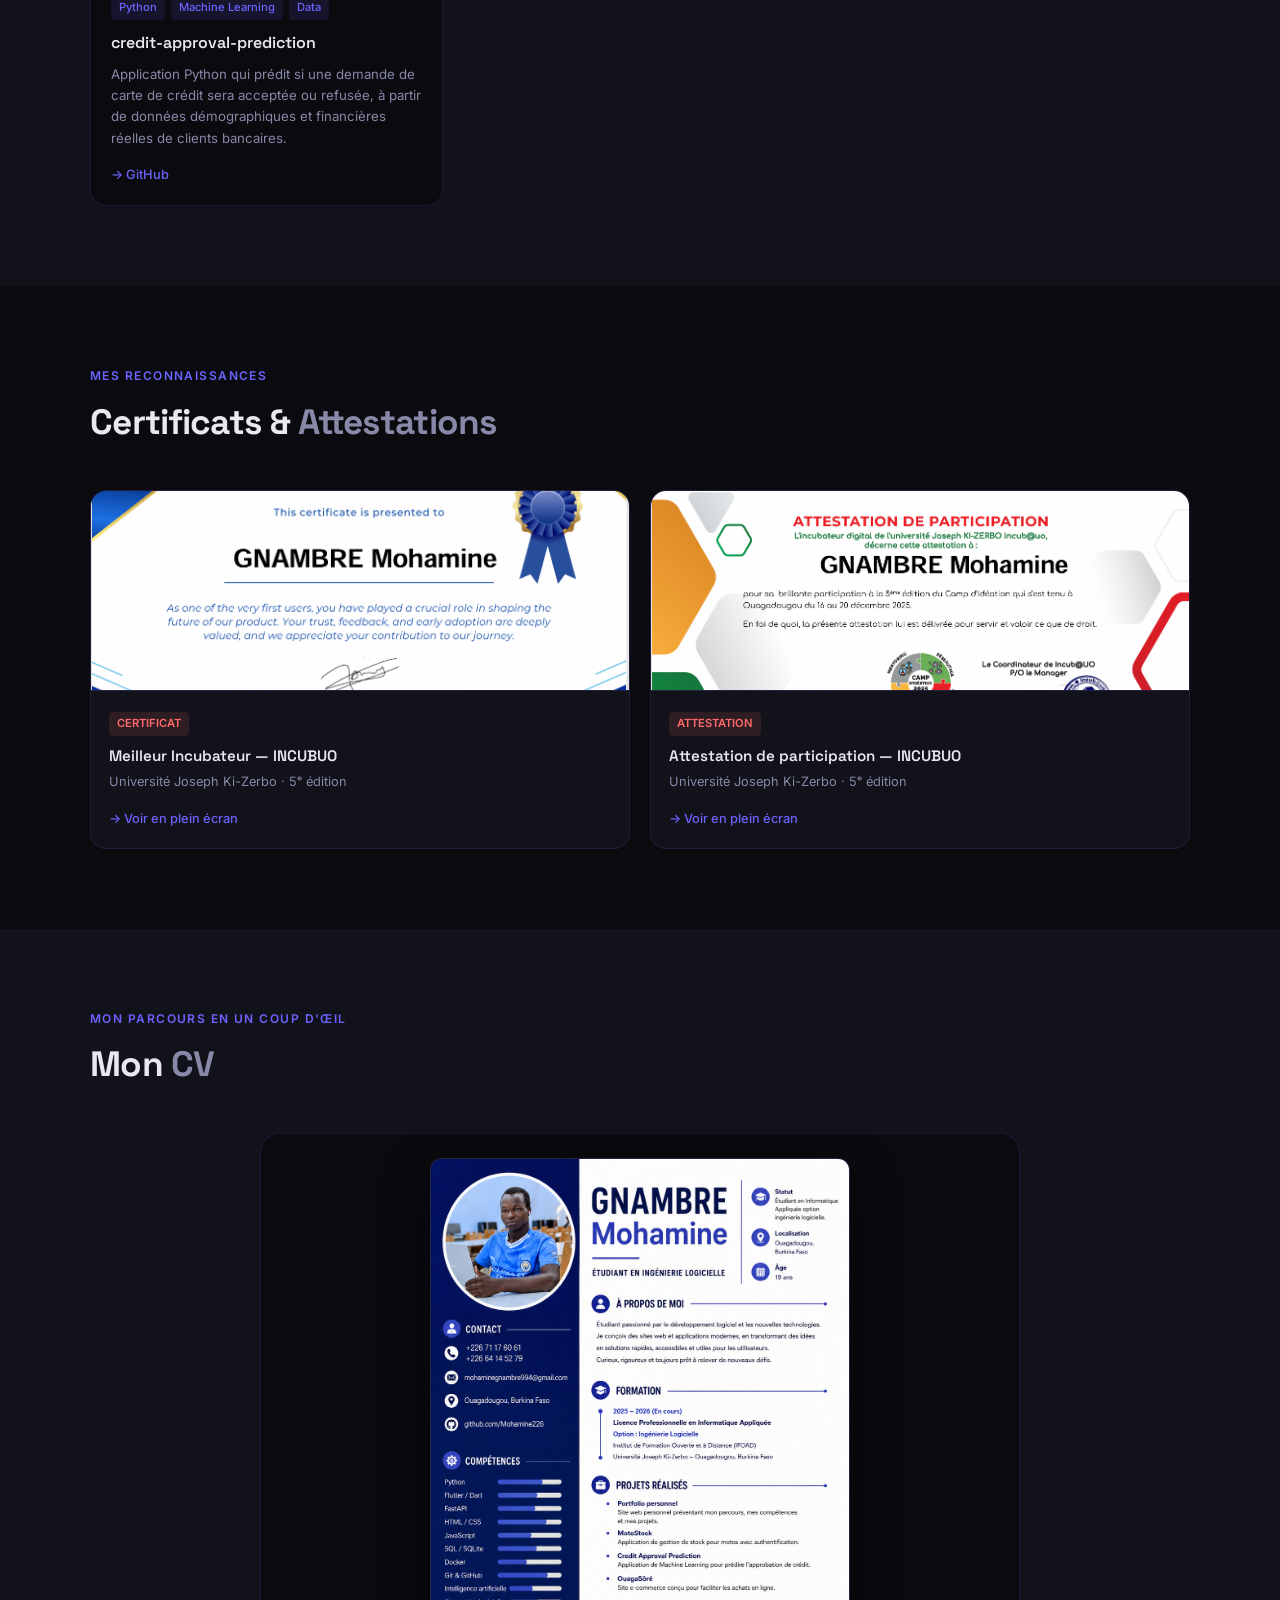
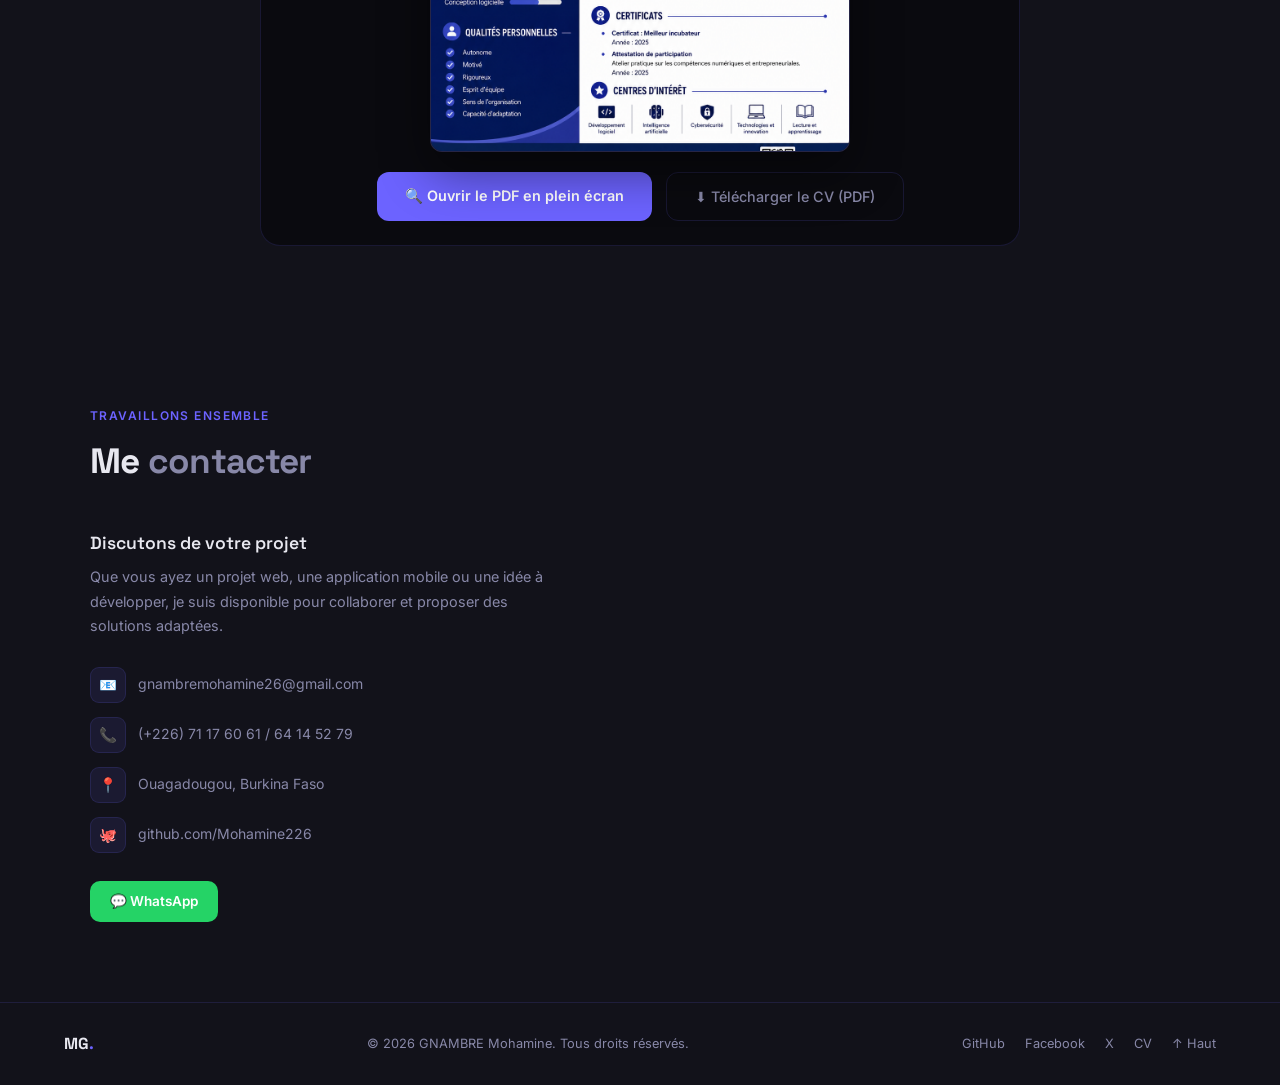
==== commit a4a08407: "v1.0.0" ====
--- a/index.html
+++ b/index.html
@@ -2,8 +2,25 @@
 <html lang="fr">
 <head>
   <meta charset="UTF-8" />
+  <meta name="google-site-verification" content="RO65E0zmF3ZNQJnrXYywlFNeCiVbBOtjvnzkJwG7VOE" />
   <meta name="viewport" content="width=device-width, initial-scale=1.0" />
-  <title>Mohamine GNAMBRE — Développeur</title>
+  <meta name="description" content="Mohamine GNAMBRE, étudiant en informatique appliquée (L1 validée), développeur web & mobile passionné par le développement web, mobile et l'intelligence artificielle." />
+  <meta name="theme-color" content="#0A0A0F" />
+  <title>Mohamine GNAMBRE | Développeur Web & Mobile </title>
+
+  <!-- Favicons — remplacez image/photo.png par votre vraie photo et relancez la génération pour un onglet 100% personnalisé -->
+  <link rel="icon" type="image/x-icon" href="image/favicon.ico" />
+  <link rel="icon" type="image/png" sizes="32x32" href="image/favicon-32.png" />
+  <link rel="icon" type="image/png" sizes="16x16" href="image/favicon-16.png" />
+  <link rel="icon" type="image/png" sizes="192x192" href="image/favicon-192.png" />
+  <link rel="apple-touch-icon" sizes="180x180" href="image/apple-touch-icon.png" />
+
+  <!-- Open Graph -->
+  <meta property="og:title" content="Mohamine GNAMBRE | Développeur Web & Mobile" />
+  <meta property="og:description" content="Étudiant en Informatique Appliquée (L1 validée) — Portfolio, projets et compétences." />
+  <meta property="og:image" content="image/photo.png" />
+  <meta property="og:type" content="website" />
+
   <link rel="preconnect" href="https://fonts.googleapis.com" />
   <link rel="preconnect" href="https://fonts.gstatic.com" crossorigin />
   <link href="https://fonts.googleapis.com/css2?family=Space+Grotesk:wght@400;500;600;700&family=Inter:wght@300;400;500&display=swap" rel="stylesheet" />
@@ -13,13 +30,17 @@
 
   <!-- NAV -->
   <nav>
-    <a href="#accueil" class="nav-logo">MG<span>.</span></a>
+    <a href="#accueil" class="nav-logo">
+      <span class="nav-logo-avatar"><img src="image/photo.png" alt="Mohamine GNAMBRE" /></span>
+      MG<span>.</span>
+    </a>
     <ul class="nav-links">
       <li><a href="#accueil">Accueil</a></li>
       <li><a href="#apropos">À propos</a></li>
       <li><a href="#competences">Compétences</a></li>
       <li><a href="#projets">Projets</a></li>
       <li><a href="#certificats">Certificats</a></li>
+      <li><a href="#cv">CV</a></li>
       <li><a href="#contact">Contact</a></li>
     </ul>
     <button class="hamburger" id="hamburger" aria-label="Menu">
@@ -33,6 +54,7 @@
     <a href="#competences" onclick="closeMobile()">Compétences</a>
     <a href="#projets"     onclick="closeMobile()">Projets</a>
     <a href="#certificats" onclick="closeMobile()">Certificats</a>
+    <a href="#cv"          onclick="closeMobile()">CV</a>
     <a href="#contact"     onclick="closeMobile()">Contact</a>
   </div>
 
@@ -55,12 +77,21 @@
         <div class="hero-actions">
           <a href="#projets" class="btn-primary">Voir mes projets</a>
           <a href="#contact" class="btn-ghost">Me contacter</a>
+          <a href="cv/cv.pdf" class="btn-ghost" download>⬇ Télécharger le CV</a>
         </div>
         <div class="hero-socials">
-          <a href="https://github.com/Mohamine226"            target="_blank" title="GitHub">GH</a>
-          <a href="https://www.facebook.com/gnambre.mohamine" target="_blank" title="Facebook">FB</a>
-          <a href="https://x.com/Mohamine994"                 target="_blank" title="X">X</a>
-          <a href="https://wa.me/22664145279"                  target="_blank" title="WhatsApp">WA</a>
+          <a href="https://github.com/Mohamine226" target="_blank" rel="noopener" title="GitHub" aria-label="GitHub">
+            <svg viewBox="0 0 24 24" width="20" height="20" fill="currentColor" aria-hidden="true"><path d="M12 .5C5.65.5.5 5.65.5 12c0 5.09 3.29 9.4 7.86 10.93.57.1.79-.25.79-.55 0-.27-.01-1.16-.02-2.11-3.2.7-3.88-1.36-3.88-1.36-.52-1.33-1.28-1.68-1.28-1.68-1.04-.72.08-.7.08-.7 1.16.08 1.77 1.19 1.77 1.19 1.03 1.77 2.7 1.26 3.36.96.1-.75.4-1.26.73-1.55-2.55-.29-5.24-1.28-5.24-5.68 0-1.26.45-2.28 1.19-3.09-.12-.29-.52-1.46.11-3.05 0 0 .97-.31 3.18 1.18a11.1 11.1 0 0 1 5.79 0c2.2-1.49 3.17-1.18 3.17-1.18.63 1.59.23 2.76.11 3.05.74.81 1.19 1.83 1.19 3.09 0 4.41-2.69 5.38-5.25 5.67.41.36.78 1.08.78 2.17 0 1.57-.01 2.83-.01 3.22 0 .3.21.66.8.55A10.51 10.51 0 0 0 23.5 12C23.5 5.65 18.35.5 12 .5z"/></svg>
+          </a>
+          <a href="https://www.facebook.com/gnambre.mohamine" target="_blank" rel="noopener" title="Facebook" aria-label="Facebook">
+            <svg viewBox="0 0 24 24" width="20" height="20" fill="currentColor" aria-hidden="true"><path d="M24 12.07C24 5.4 18.63 0 12 0S0 5.4 0 12.07C0 18.1 4.39 23.1 10.13 24v-8.44H7.08v-3.49h3.05V9.41c0-3.02 1.79-4.69 4.53-4.69 1.31 0 2.68.24 2.68.24v2.97h-1.51c-1.49 0-1.96.93-1.96 1.89v2.25h3.33l-.53 3.49h-2.8V24C19.61 23.1 24 18.1 24 12.07z"/></svg>
+          </a>
+          <a href="https://x.com/Mohamine994" target="_blank" rel="noopener" title="X (Twitter)" aria-label="X">
+            <svg viewBox="0 0 24 24" width="18" height="18" fill="currentColor" aria-hidden="true"><path d="M18.24 2H21.5l-7.31 8.35L22.8 22h-6.77l-5.3-6.93L4.6 22H1.33l7.82-8.94L1 2h6.94l4.79 6.33L18.24 2zm-1.19 18h1.8L7.02 3.9H5.1l11.95 16.1z"/></svg>
+          </a>
+          <a href="https://wa.me/22664145279" target="_blank" rel="noopener" title="WhatsApp" aria-label="WhatsApp">
+            <svg viewBox="0 0 24 24" width="20" height="20" fill="currentColor" aria-hidden="true"><path d="M12.04 0C5.5 0 .2 5.3.2 11.84c0 2.09.55 4.13 1.6 5.93L.1 24l6.4-1.67a11.8 11.8 0 0 0 5.53 1.41h.01c6.55 0 11.85-5.3 11.85-11.84C23.9 5.3 18.6 0 12.04 0zm0 21.66h-.01a9.8 9.8 0 0 1-5-1.37l-.36-.21-3.8.99 1.01-3.7-.24-.38a9.75 9.75 0 0 1-1.5-5.15c0-5.4 4.4-9.8 9.9-9.8 2.64 0 5.13 1.03 6.99 2.9a9.75 9.75 0 0 1 2.9 6.96c0 5.4-4.4 9.76-9.9 9.76zm5.42-7.33c-.3-.15-1.75-.86-2.02-.96-.27-.1-.47-.15-.66.15-.2.3-.76.96-.93 1.16-.17.2-.34.22-.64.07-.3-.15-1.25-.46-2.38-1.46-.88-.79-1.47-1.75-1.65-2.05-.17-.3-.02-.46.13-.61.13-.13.3-.34.44-.5.15-.17.2-.3.3-.5.1-.2.05-.37-.02-.52-.07-.15-.66-1.59-.9-2.18-.24-.57-.48-.5-.66-.5-.17 0-.37-.02-.57-.02-.2 0-.52.07-.79.37-.27.3-1.04 1.02-1.04 2.48s1.06 2.87 1.21 3.07c.15.2 2.09 3.2 5.08 4.48.71.31 1.26.49 1.7.63.71.23 1.36.19 1.87.12.57-.09 1.75-.72 2-1.41.24-.7.24-1.29.17-1.41-.07-.13-.27-.2-.57-.35z"/></svg>
+          </a>
         </div>
       </div>
 
@@ -69,11 +100,10 @@
           <div class="avatar-inner">
             <!--
               PHOTO DE PROFIL :
-              Quand tu mets ta photo dans image/, remplace la ligne suivante par :
-              <img src="image/photo.jpg" alt="Mohamine GNAMBRE" />
+              Remplacez image/photo.png par votre vraie photo (même nom de fichier),
+              elle mettra aussi à jour automatiquement le logo dans l'onglet du navigateur.
             -->
-              <img src="image/photo.png" alt="Mohamine GNAMBRE" />
-            <span class="avatar-initials">MG</span>
+            <img src="image/photo.png" alt="Mohamine GNAMBRE" />
           </div>
         </div>
         <div class="card-name">Mohamine GNAMBRE</div>
@@ -81,7 +111,7 @@
         <div class="card-stats">
           <div class="stat"><div class="stat-num">4+</div><div class="stat-label">Projets réalisés</div></div>
           <div class="stat"><div class="stat-num">8</div><div class="stat-label">Technologies</div></div>
-          <div class="stat"><div class="stat-num">L1</div><div class="stat-label">Informatique appliquée</div></div>
+          <div class="stat"><div class="stat-num">L1 ✓</div><div class="stat-label">Validée · L2 en attente</div></div>
           <div class="stat"><div class="stat-num">BF</div><div class="stat-label">Ouagadougou</div></div>
         </div>
       </div>
@@ -105,7 +135,7 @@
             <div class="timeline-dot">🎓</div>
             <div class="timeline-content">
               <h4>IFOAD — Licence Informatique Appliquée</h4>
-              <p>Université Joseph Ki-Zerbo · En cours</p>
+              <p>Université Joseph Ki-Zerbo · <strong>L1 validée</strong>, en attente d'inscription en L2</p>
             </div>
           </div>
           <div class="timeline-item">
@@ -190,26 +220,38 @@
       <p class="section-eyebrow">Ce que j'ai construit</p>
       <h2 class="section-title">Mes <span class="dim">projets</span></h2>
       <div class="projects-grid">
+
         <div class="project-card">
-          <div class="project-thumb">🌐</div>
+          <div class="project-thumb" onclick="openLightbox('image/portfolio-preview.png')">
+            <img src="image/portfolio-preview.png" alt="Aperçu du projet Mon Portfolio" loading="lazy" />
+            <div class="thumb-overlay">🔍 Voir en plein écran</div>
+          </div>
           <div class="project-body">
             <div class="project-tags"><span class="project-tag">HTML</span><span class="project-tag">CSS</span><span class="project-tag">JavaScript</span></div>
             <div class="project-title">Mon Portfolio</div>
             <div class="project-desc">Site statique présentant ma biographie, mon parcours, mes compétences techniques ainsi que les projets que j'ai réalisés. Hébergé sur GitHub Pages.</div>
-            <div class="project-links"><a href="https://github.com/Mohamine226" class="project-link" target="_blank">→ GitHub</a></div>
-          </div>
-        </div>
+            <div class="project-links"><a href="https://github.com/Mohamine226" class="project-link" target="_blank" rel="noopener">→ GitHub</a></div>
+          </div>
+        </div>
+
         <div class="project-card">
-          <div class="project-thumb">🏍️</div>
+          <div class="project-thumb" onclick="openLightbox('image/motostock.png')">
+            <img src="image/motostock.png" alt="Aperçu du projet MotoStock" loading="lazy" />
+            <div class="thumb-overlay">🔍 Voir en plein écran</div>
+          </div>
           <div class="project-body">
             <div class="project-tags"><span class="project-tag">Python</span><span class="project-tag">Tkinter</span><span class="project-tag">SQLite</span></div>
             <div class="project-title">MotoStock</div>
             <div class="project-desc">Application desktop de gestion d'inventaire de motos. Projet académique IFOAD 2026 avec interface graphique Tkinter et base de données SQLite.</div>
-            <div class="project-links"><a href="https://github.com/Mohamine226" class="project-link" target="_blank">→ GitHub</a></div>
-          </div>
-        </div>
+            <div class="project-links"><a href="https://github.com/Mohamine226/MotoStacks.git" class="project-link" target="_blank" rel="noopener">→ GitHub</a></div>
+          </div>
+        </div>
+
         <div class="project-card">
-          <div class="project-thumb">🚦</div>
+          <div class="project-thumb" onclick="openLightbox('image/ouagasore.png')">
+            <img src="image/ouagasore.png" alt="Aperçu du projet OuagaSôré" loading="lazy" />
+            <div class="thumb-overlay">🔍 Voir en plein écran</div>
+          </div>
           <div class="project-body">
             <div class="project-tags"><span class="project-tag">Mobilité</span><span class="project-tag">Concept</span><span class="project-tag">Ouagadougou</span></div>
             <div class="project-title">OuagaSôré</div>
@@ -217,6 +259,20 @@
             <div class="project-links"><a href="#contact" class="project-link">→ En savoir plus</a></div>
           </div>
         </div>
+
+        <div class="project-card">
+          <div class="project-thumb" onclick="openLightbox('image/Credit IA.jpg')">
+            <img src="image/Credit IA.jpg" alt="Aperçu du projet credit-approval-prediction" loading="lazy" />
+            <div class="thumb-overlay">🔍 Voir en plein écran</div>
+          </div>
+          <div class="project-body">
+            <div class="project-tags"><span class="project-tag">Python</span><span class="project-tag">Machine Learning</span><span class="project-tag">Data</span></div>
+            <div class="project-title">credit-approval-prediction</div>
+            <div class="project-desc">Application Python qui prédit si une demande de carte de crédit sera acceptée ou refusée, à partir de données démographiques et financières réelles de clients bancaires.</div>
+            <div class="project-links"><a href="https://github.com/Mohamine226/credit-approval-prediction.git" class="project-link" target="_blank" rel="noopener">→ GitHub</a></div>
+          </div>
+        </div>
+
       </div>
     </div>
   </section>
@@ -229,8 +285,8 @@
       <div class="certs-grid">
         <div class="cert-card">
           <div class="cert-preview" onclick="openLightbox('certificats/GNAMBRE Mohamine _Certificat.png')">
-            <div class="cert-preview-icon">🏆</div>
-            <div class="cert-overlay">🔍 Voir le certificat</div>
+            <img src="certificats/GNAMBRE Mohamine _Certificat.png" alt="Certificat — Meilleur Incubateur, INCUBUO" loading="lazy" />
+            <div class="thumb-overlay">🔍 Voir le certificat</div>
           </div>
           <div class="cert-body">
             <span class="cert-badge">CERTIFICAT</span>
@@ -240,15 +296,15 @@
           </div>
         </div>
         <div class="cert-card">
-          <div class="cert-preview" onclick="openLightbox('certificats/GNAMBRE Mohamine_Certificat.png')">
-            <div class="cert-preview-icon">📜</div>
-            <div class="cert-overlay">🔍 Voir l'attestation</div>
+          <div class="cert-preview" onclick="openLightbox('certificats/GNAMBRE-Mohamine-Attestation.png')">
+            <img src="certificats/GNAMBRE-Mohamine-Attestation.png" alt="Attestation de participation, INCUBUO" loading="lazy" />
+            <div class="thumb-overlay">🔍 Voir l'attestation</div>
           </div>
           <div class="cert-body">
             <span class="cert-badge">ATTESTATION</span>
             <div class="cert-title">Attestation de participation — INCUBUO</div>
             <div class="cert-org">Université Joseph Ki-Zerbo · 5ᵉ édition</div>
-            <a class="cert-link" onclick="openLightbox('certificats/GNAMBRE Mohamine_Certificat.png')">→ Voir en plein écran</a>
+            <a class="cert-link" onclick="openLightbox('certificats/GNAMBRE-Mohamine-Attestation.png')">→ Voir en plein écran</a>
           </div>
         </div>
       </div>
@@ -258,8 +314,26 @@
   <!-- LIGHTBOX -->
   <div class="lightbox" id="lightbox">
     <button class="lightbox-close" onclick="closeLightbox()">✕</button>
-    <img id="lightboxImg" src="" alt="Certificat" />
+    <img id="lightboxImg" src="" alt="Aperçu en plein écran" />
   </div>
+
+  <!-- CV -->
+  <section id="cv">
+    <div class="section-inner">
+      <p class="section-eyebrow">Mon parcours en un coup d'œil</p>
+      <h2 class="section-title">Mon <span class="dim">CV</span></h2>
+      <div class="cv-card">
+        <div class="cv-preview" onclick="openLightbox('cv/cv.png')">
+          <img src="cv/cv.png" alt="Aperçu du CV de Mohamine GNAMBRE" loading="lazy" />
+          <div class="thumb-overlay">🔍 Voir en plein écran</div>
+        </div>
+        <div class="cv-actions">
+          <a href="cv/cv.pdf" target="_blank" rel="noopener" class="btn-primary">🔍 Ouvrir le PDF en plein écran</a>
+          <a href="cv/cv.pdf" download class="btn-ghost">⬇ Télécharger le CV (PDF)</a>
+        </div>
+      </div>
+    </div>
+  </section>
 
   <!-- CONTACT -->
   <section id="contact">
@@ -274,25 +348,11 @@
             <div class="contact-item"><div class="contact-item-icon">📧</div><a href="mailto:gnambremohamine26@gmail.com">gnambremohamine26@gmail.com</a></div>
             <div class="contact-item"><div class="contact-item-icon">📞</div><span>(+226) 71 17 60 61 / 64 14 52 79</span></div>
             <div class="contact-item"><div class="contact-item-icon">📍</div><span>Ouagadougou, Burkina Faso</span></div>
-            <div class="contact-item"><div class="contact-item-icon">🐙</div><a href="https://github.com/Mohamine226" target="_blank">github.com/Mohamine226</a></div>
+            <div class="contact-item"><div class="contact-item-icon">🐙</div><a href="https://github.com/Mohamine226" target="_blank" rel="noopener">github.com/Mohamine226</a></div>
           </div>
           <div class="contact-ext">
-            <a href="https://wa.me/22664145279" target="_blank" class="btn-wa">💬 WhatsApp</a>
-          </div>
-        </div>
-        <div class="contact-form">
-          <form id="contactForm">
-            <div class="form-row">
-              <div class="form-group"><label for="prenom">Prénom</label><input type="text" id="prenom" placeholder="Marcel" required /></div>
-              <div class="form-group"><label for="nom">Nom</label><input type="text" id="nom" placeholder="BALMA" required /></div>
-            </div>
-            <div class="form-group"><label for="email">Email</label><input type="email" id="email" placeholder="marcel@example.com" required /></div>
-            <div class="form-group"><label for="phone">Numéro (optionnel)</label><input type="tel" id="phone" placeholder="07 00 00 00" /></div>
-            <div class="form-group"><label for="message">Message</label><textarea id="message" placeholder="Décrivez votre projet ou votre demande..." required></textarea></div>
-            <label class="form-check"><input type="checkbox" id="cgv" required /> J'accepte que mes données soient utilisées pour vous recontacter.</label>
-            <button type="submit" class="btn-primary" style="width:100%;text-align:center;">Envoyer le message →</button>
-            <div id="form-result"></div>
-          </form>
+            <a href="https://wa.me/22664145279" target="_blank" rel="noopener" class="btn-wa">💬 WhatsApp</a>
+          </div>
         </div>
       </div>
     </div>
@@ -301,14 +361,16 @@
   <!-- FOOTER -->
   <footer>
     <div class="footer-logo">MG<span>.</span></div>
-    <p class="footer-copy">© 2025 GNAMBRE Mohamine. Tous droits réservés.</p>
+    <p class="footer-copy">© 2026 GNAMBRE Mohamine. Tous droits réservés.</p>
     <div class="footer-links">
-      <a href="https://github.com/Mohamine226" target="_blank">GitHub</a>
-      <a href="https://www.facebook.com/gnambre.mohamine" target="_blank">Facebook</a>
+      <a href="https://github.com/Mohamine226" target="_blank" rel="noopener">GitHub</a>
+      <a href="https://www.facebook.com/gnambre.mohamine" target="_blank" rel="noopener">Facebook</a>
+      <a href="https://x.com/Mohamine994" target="_blank" rel="noopener">X</a>
+      <a href="cv/CV_Mohamine_GNAMBRE.pdf" download>CV</a>
       <a href="#accueil">↑ Haut</a>
     </div>
   </footer>
 
   <script src="script.js"></script>
 </body>
-</html>+</html>
--- a/style.css
+++ b/style.css
@@ -50,8 +50,20 @@
   color: var(--text);
   text-decoration: none;
   letter-spacing: -0.02em;
+  display: flex;
+  align-items: center;
+  gap: 10px;
 }
 .nav-logo span { color: var(--accent); }
+.nav-logo-avatar {
+  width: 30px; height: 30px;
+  border-radius: 50%;
+  overflow: hidden;
+  flex-shrink: 0;
+  border: 1.5px solid var(--accent);
+  display: block;
+}
+.nav-logo-avatar img { width: 100%; height: 100%; object-fit: cover; display: block; }
 .nav-links {
   display: flex;
   gap: 32px;
@@ -231,7 +243,9 @@
   border-color: var(--accent);
   color: var(--accent);
   background: rgba(108,99,255,0.08);
-}
+  transform: translateY(-2px);
+}
+.hero-socials a svg { display: block; }
 
 /* Avatar card */
 .hero-card {
@@ -439,21 +453,38 @@
   box-shadow: 0 16px 40px rgba(0,0,0,0.4);
 }
 .project-thumb {
-  height: 160px;
+  height: 190px;
   background: linear-gradient(135deg, var(--bg3), var(--bg2));
-  display: flex; align-items: center; justify-content: center;
-  font-size: 3rem;
   border-bottom: 1px solid var(--border);
   position: relative;
   overflow: hidden;
-}
-.project-thumb::after {
-  content: '';
+  cursor: pointer;
+}
+.project-thumb img {
+  width: 100%;
+  height: 100%;
+  object-fit: cover;
+  display: block;
+  transition: transform 0.35s ease;
+}
+.project-thumb:hover img { transform: scale(1.04); }
+
+/* Shared "click to view fullscreen" overlay, used by project & certificate thumbnails */
+.thumb-overlay {
   position: absolute;
-  bottom: 0; left: 0; right: 0;
-  height: 40px;
-  background: linear-gradient(transparent, var(--bg));
-}
+  inset: 0;
+  background: rgba(10,10,15,0.55);
+  display: flex; align-items: center; justify-content: center;
+  opacity: 0;
+  transition: opacity 0.25s;
+  font-size: 0.85rem;
+  font-weight: 600;
+  color: white;
+  gap: 6px;
+  pointer-events: none;
+}
+.project-thumb:hover .thumb-overlay,
+.cert-preview:hover .thumb-overlay { opacity: 1; }
 .project-body { padding: 20px; }
 .project-tags { display: flex; gap: 6px; flex-wrap: wrap; margin-bottom: 10px; }
 .project-tag {
@@ -512,20 +543,6 @@
   transition: transform 0.3s;
 }
 .cert-preview:hover img { transform: scale(1.03); }
-.cert-preview-icon { font-size: 3rem; }
-.cert-overlay {
-  position: absolute;
-  inset: 0;
-  background: rgba(108,99,255,0.15);
-  display: flex; align-items: center; justify-content: center;
-  opacity: 0;
-  transition: opacity 0.3s;
-  font-size: 0.85rem;
-  font-weight: 600;
-  color: white;
-  gap: 6px;
-}
-.cert-preview:hover .cert-overlay { opacity: 1; }
 .cert-body { padding: 18px; }
 .cert-badge {
   font-size: 0.7rem;
@@ -575,6 +592,42 @@
   border: none;
   line-height: 1;
 }
+
+/* ===== CV ===== */
+#cv { background: var(--bg2); }
+.cv-card {
+  background: var(--bg);
+  border: 1px solid var(--border);
+  border-radius: 20px;
+  padding: 24px;
+  max-width: 760px;
+  margin: 0 auto;
+  text-align: center;
+}
+.cv-preview {
+  width: 100%;
+  max-width: 420px;
+  aspect-ratio: 1406 / 1988;
+  margin: 0 auto 20px;
+  border-radius: 12px;
+  overflow: hidden;
+  border: 1px solid var(--border);
+  background: var(--bg3);
+  position: relative;
+  cursor: pointer;
+  box-shadow: 0 20px 50px rgba(0,0,0,0.45);
+}
+.cv-preview img {
+  width: 100%;
+  height: 100%;
+  object-fit: cover;
+  object-position: top;
+  display: block;
+  transition: transform 0.35s ease;
+}
+.cv-preview:hover img { transform: scale(1.03); }
+.cv-preview:hover .thumb-overlay { opacity: 1; }
+.cv-actions { display: flex; gap: 14px; justify-content: center; flex-wrap: wrap; }
 
 /* ===== CONTACT ===== */
 #contact { background: var(--bg2); }
@@ -694,6 +747,7 @@
   section { padding: 60px 5%; }
   footer { flex-direction: column; text-align: center; }
   .footer-links { justify-content: center; }
+  .cv-card { padding: 18px; }
 }
 @media (prefers-reduced-motion: reduce) {
   * { animation: none !important; transition: none !important; }
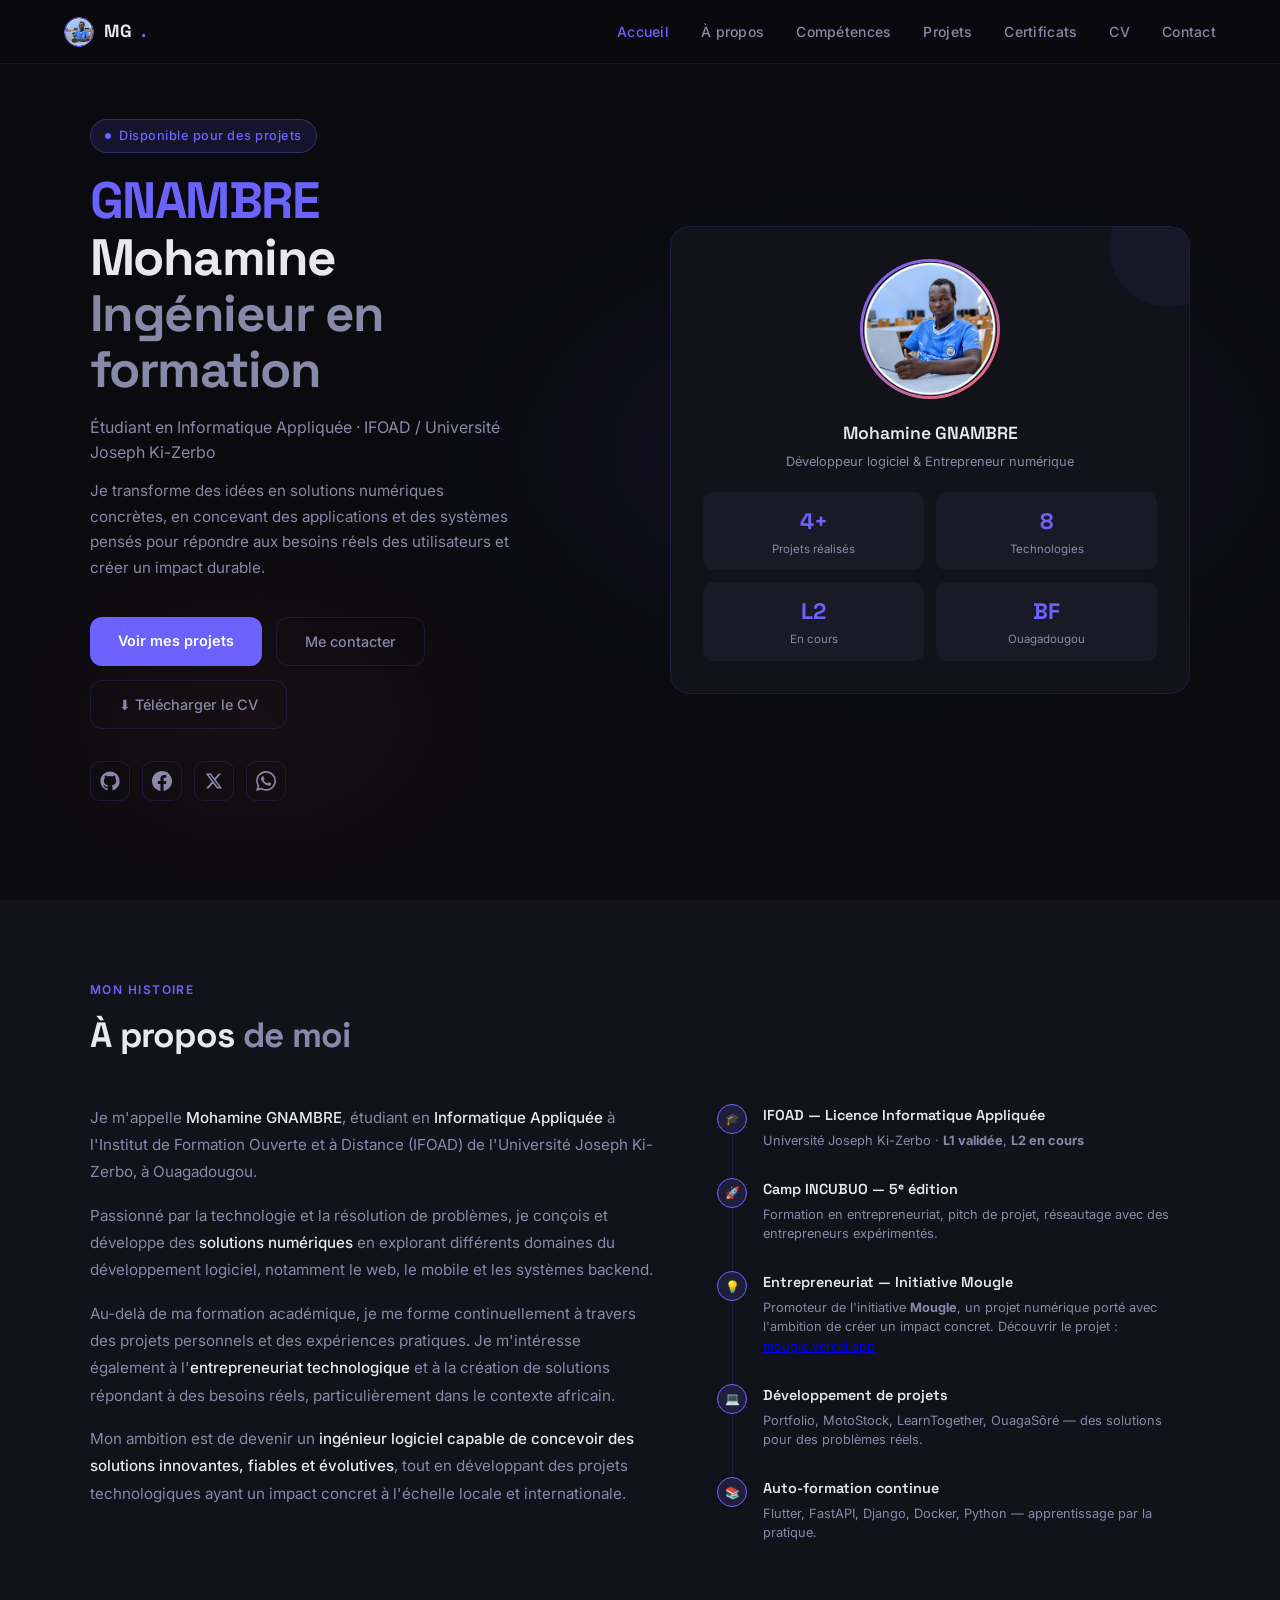
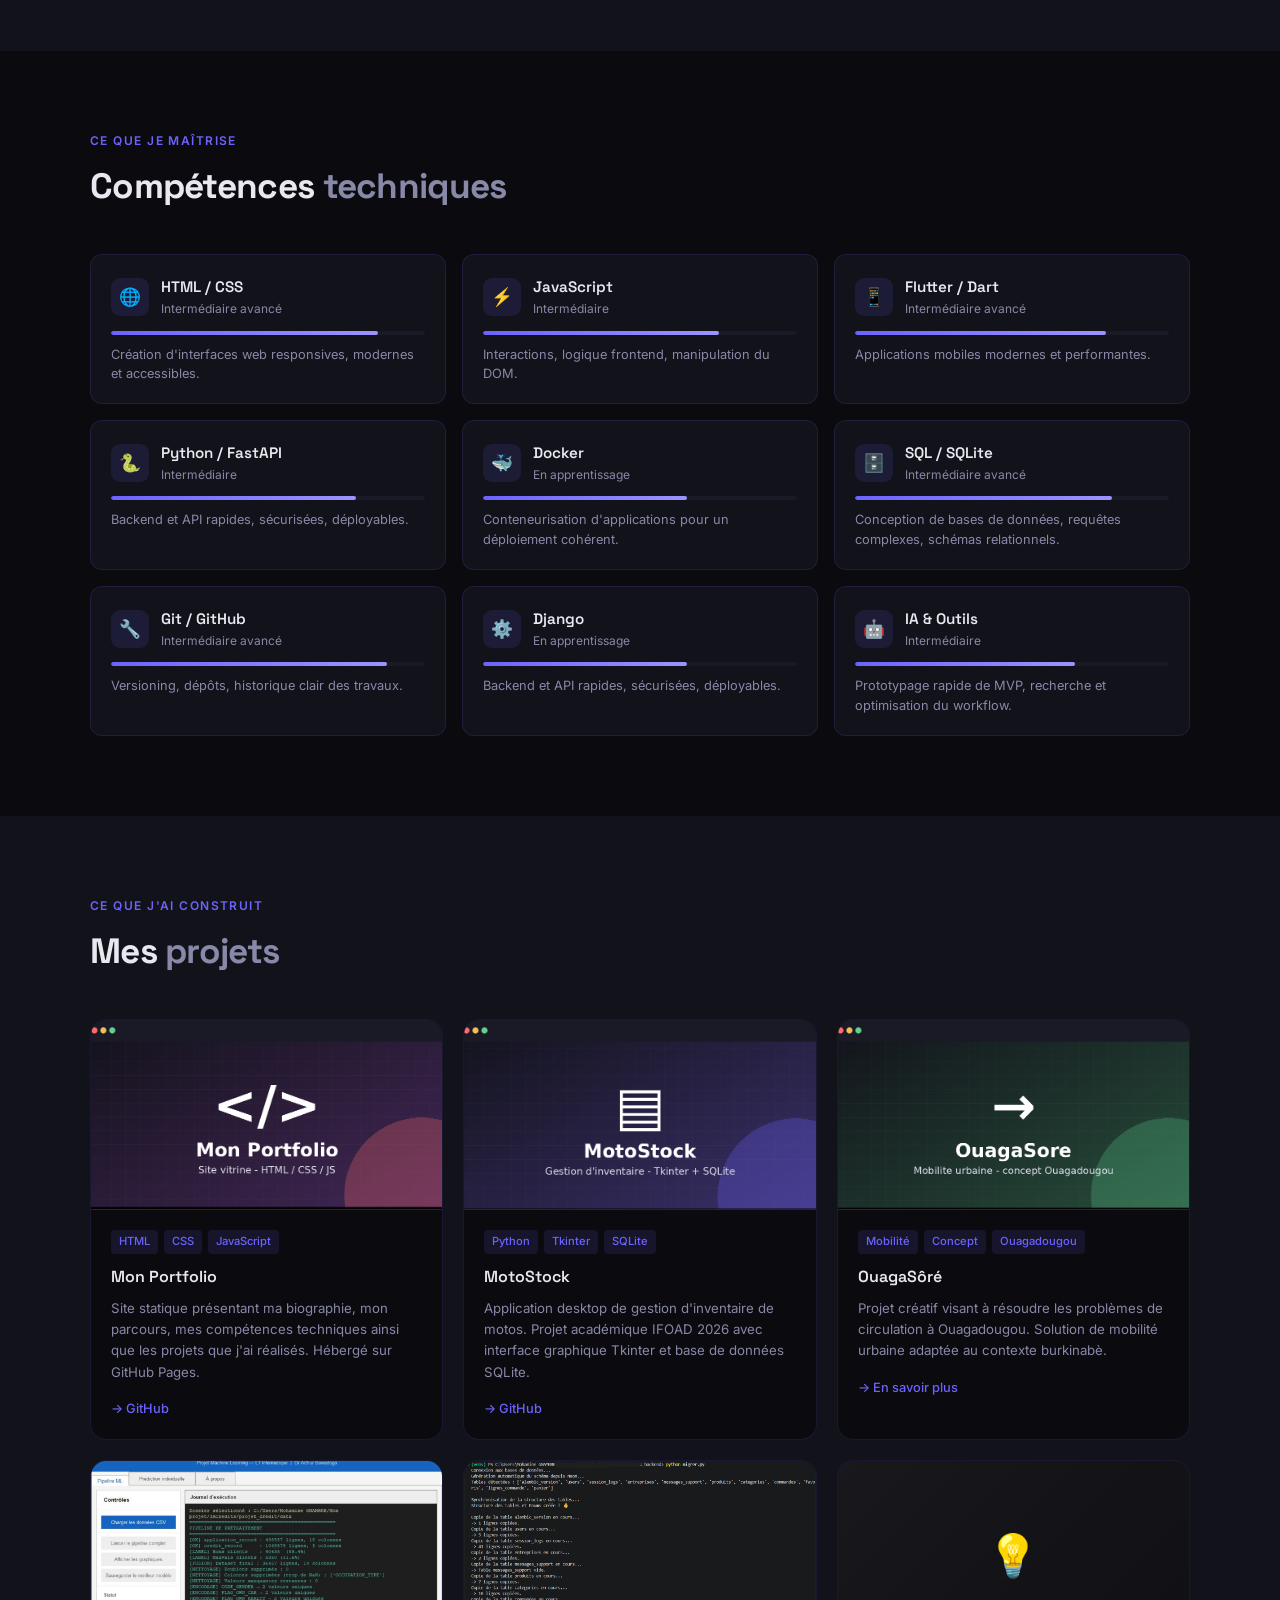
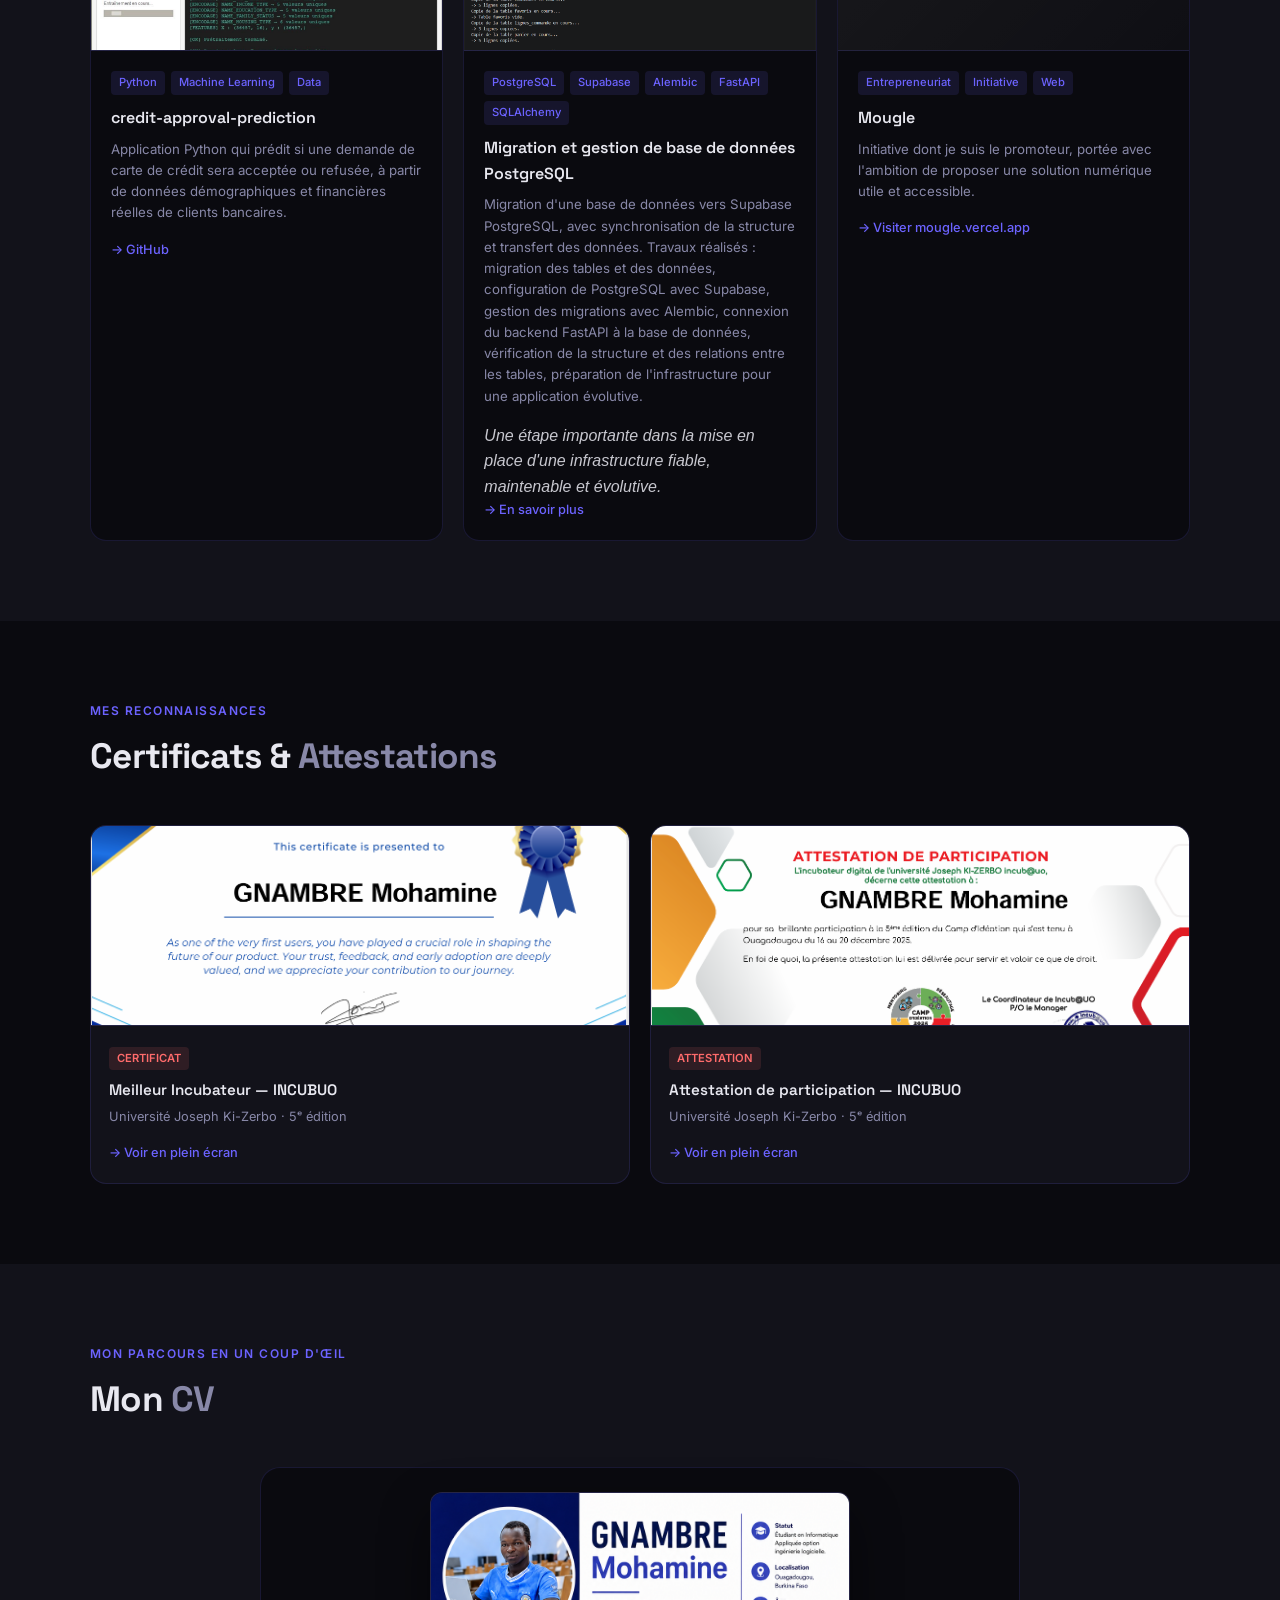
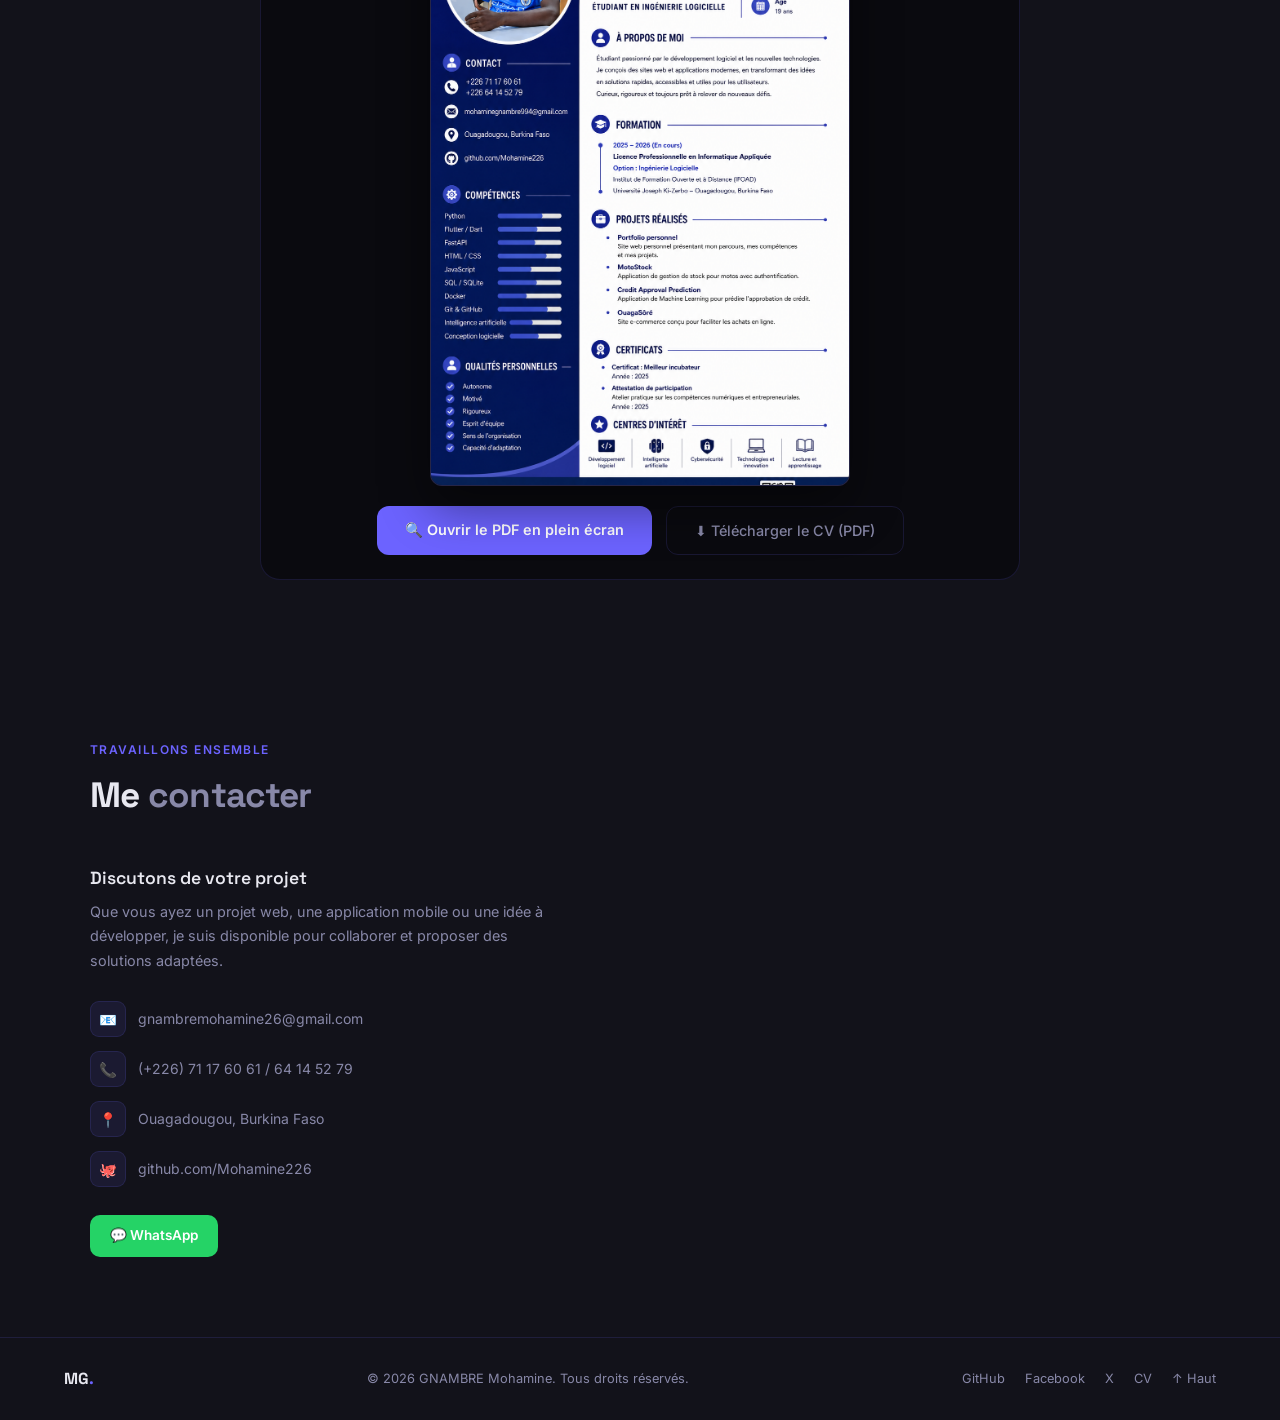
==== commit 3a65247e: "Mise a jour V5" ====
--- a/index.html
+++ b/index.html
@@ -4,7 +4,7 @@
   <meta charset="UTF-8" />
   <meta name="google-site-verification" content="RO65E0zmF3ZNQJnrXYywlFNeCiVbBOtjvnzkJwG7VOE" />
   <meta name="viewport" content="width=device-width, initial-scale=1.0" />
-  <meta name="description" content="Mohamine GNAMBRE, étudiant en informatique appliquée (L1 validée), développeur web & mobile passionné par le développement web, mobile et l'intelligence artificielle." />
+  <meta name="description" content="Mohamine GNAMBRE, étudiant en Informatique Appliquée (L2 en cours), développeur logiciel & entrepreneur numérique, passionné par le développement web, mobile et l'intelligence artificielle." />
   <meta name="theme-color" content="#0A0A0F" />
   <title>Mohamine GNAMBRE | Développeur Web & Mobile </title>
 
@@ -17,7 +17,7 @@
 
   <!-- Open Graph -->
   <meta property="og:title" content="Mohamine GNAMBRE | Développeur Web & Mobile" />
-  <meta property="og:description" content="Étudiant en Informatique Appliquée (L1 validée) — Portfolio, projets et compétences." />
+  <meta property="og:description" content="Étudiant en Informatique Appliquée (L2 en cours) — Développeur logiciel & entrepreneur numérique. Portfolio, projets et compétences." />
   <meta property="og:image" content="image/photo.png" />
   <meta property="og:type" content="website" />
 
@@ -67,12 +67,11 @@
         <h1 class="hero-name">
           <span class="accent">GNAMBRE</span><br>
           <span>Mohamine</span><br>
-          <span class="line2">Développeur</span>
+          <span class="line2">Ingénieur en formation</span>
         </h1>
         <p class="hero-sub">Étudiant en Informatique Appliquée · IFOAD / Université Joseph Ki-Zerbo</p>
         <p class="hero-desc">
-          Je conçois des sites web et applications mobiles modernes, en transformant des idées en solutions
-          rapides, accessibles et utiles pour les utilisateurs.
+          Je transforme des idées en solutions numériques concrètes, en concevant des applications et des systèmes pensés pour répondre aux besoins réels des utilisateurs et créer un impact durable.
         </p>
         <div class="hero-actions">
           <a href="#projets" class="btn-primary">Voir mes projets</a>
@@ -107,11 +106,11 @@
           </div>
         </div>
         <div class="card-name">Mohamine GNAMBRE</div>
-        <div class="card-role">Développeur Web & Mobile Junior</div>
+        <div class="card-role">Développeur logiciel & Entrepreneur numérique</div>
         <div class="card-stats">
           <div class="stat"><div class="stat-num">4+</div><div class="stat-label">Projets réalisés</div></div>
           <div class="stat"><div class="stat-num">8</div><div class="stat-label">Technologies</div></div>
-          <div class="stat"><div class="stat-num">L1 ✓</div><div class="stat-label">Validée · L2 en attente</div></div>
+          <div class="stat"><div class="stat-num">L2</div><div class="stat-label">En cours</div></div>
           <div class="stat"><div class="stat-num">BF</div><div class="stat-label">Ouagadougou</div></div>
         </div>
       </div>
@@ -125,17 +124,17 @@
       <h2 class="section-title">À propos <span class="dim">de moi</span></h2>
       <div class="about-grid">
         <div class="about-text">
-          <p>Je m'appelle <strong>Mohamine GNAMBRE</strong>, étudiant en <strong>Informatique Appliquée</strong> à l'Institut de Formation Ouverte et à Distance (IFOAD) de l'Université Joseph Ki-Zerbo, Ouagadougou.</p>
-          <p>J'ai choisi le développement web et mobile par passion pour la résolution de problèmes et la création d'interfaces modernes et intuitives. Mon ambition est de contribuer à des projets innovants qui ont un impact concret pour les utilisateurs africains.</p>
-          <p>En dehors de ma formation académique, je m'autoforme en continu, je travaille sur des projets personnels et je m'intéresse à l'entrepreneuriat tech pour développer des <strong>solutions adaptées aux marchés africains</strong>.</p>
-          <p>Mon objectif : devenir un développeur reconnu, capable de concevoir et déployer des solutions innovantes à l'échelle internationale.</p>
+          <p>Je m'appelle <strong>Mohamine GNAMBRE</strong>, étudiant en <strong>Informatique Appliquée</strong> à l'Institut de Formation Ouverte et à Distance (IFOAD) de l'Université Joseph Ki-Zerbo, à Ouagadougou.</p>
+          <p>Passionné par la technologie et la résolution de problèmes, je conçois et développe des <strong>solutions numériques</strong> en explorant différents domaines du développement logiciel, notamment le web, le mobile et les systèmes backend.</p>
+          <p>Au-delà de ma formation académique, je me forme continuellement à travers des projets personnels et des expériences pratiques. Je m'intéresse également à l'<strong>entrepreneuriat technologique</strong> et à la création de solutions répondant à des besoins réels, particulièrement dans le contexte africain.</p>
+          <p>Mon ambition est de devenir un <strong>ingénieur logiciel capable de concevoir des solutions innovantes, fiables et évolutives</strong>, tout en développant des projets technologiques ayant un impact concret à l'échelle locale et internationale.</p>
         </div>
         <div class="about-timeline">
           <div class="timeline-item">
             <div class="timeline-dot">🎓</div>
             <div class="timeline-content">
               <h4>IFOAD — Licence Informatique Appliquée</h4>
-              <p>Université Joseph Ki-Zerbo · <strong>L1 validée</strong>, en attente d'inscription en L2</p>
+              <p>Université Joseph Ki-Zerbo · <strong>L1 validée</strong>, <strong>L2 en cours</strong></p>
             </div>
           </div>
           <div class="timeline-item">
@@ -146,6 +145,13 @@
             </div>
           </div>
           <div class="timeline-item">
+            <div class="timeline-dot">💡</div>
+            <div class="timeline-content">
+              <h4>Entrepreneuriat — Initiative Mougle</h4>
+              <p>Promoteur de l'initiative <strong>Mougle</strong>, un projet numérique porté avec l'ambition de créer un impact concret. Découvrir le projet : <a href="https://mougle.vercel.app" target="_blank" rel="noopener">mougle.vercel.app</a></p>
+            </div>
+          </div>
+          <div class="timeline-item">
             <div class="timeline-dot">💻</div>
             <div class="timeline-content">
               <h4>Développement de projets</h4>
@@ -156,7 +162,7 @@
             <div class="timeline-dot">📚</div>
             <div class="timeline-content">
               <h4>Auto-formation continue</h4>
-              <p>Flutter, FastAPI, Docker, Python — apprentissage par la pratique.</p>
+              <p>Flutter, FastAPI, Django, Docker, Python — apprentissage par la pratique.</p>
             </div>
           </div>
         </div>
@@ -205,6 +211,11 @@
           <div class="skill-bar-bg"><div class="skill-bar-fill"></div></div>
           <div class="skill-desc">Versioning, dépôts, historique clair des travaux.</div>
         </div>
+        <div class="skill-card" data-level="65">
+          <div class="skill-header"><div class="skill-icon">⚙️</div><div><div class="skill-name">Django</div><div class="skill-level">En apprentissage</div></div></div>
+          <div class="skill-bar-bg"><div class="skill-bar-fill"></div></div>
+          <div class="skill-desc">Backend et API rapides, sécurisées, déployables.</div>
+        </div>
         <div class="skill-card" data-level="70">
           <div class="skill-header"><div class="skill-icon">🤖</div><div><div class="skill-name">IA & Outils</div><div class="skill-level">Intermédiaire</div></div></div>
           <div class="skill-bar-bg"><div class="skill-bar-fill"></div></div>
@@ -270,6 +281,33 @@
             <div class="project-title">credit-approval-prediction</div>
             <div class="project-desc">Application Python qui prédit si une demande de carte de crédit sera acceptée ou refusée, à partir de données démographiques et financières réelles de clients bancaires.</div>
             <div class="project-links"><a href="https://github.com/Mohamine226/credit-approval-prediction.git" class="project-link" target="_blank" rel="noopener">→ GitHub</a></div>
+          </div>
+        </div>
+
+        <div class="project-card">
+          <div class="project-thumb" onclick="openLightbox('image/migration-postgresql.png')">
+            <img src="image/migration-postgresql.png" alt="Aperçu de la migration de base de données PostgreSQL vers Supabase" loading="lazy" />
+            <div class="thumb-overlay">🔍 Voir en plein écran</div>
+          </div>
+          <div class="project-body">
+            <div class="project-tags"><span class="project-tag">PostgreSQL</span><span class="project-tag">Supabase</span><span class="project-tag">Alembic</span><span class="project-tag">FastAPI</span><span class="project-tag">SQLAlchemy</span></div>
+            <div class="project-title">Migration et gestion de base de données PostgreSQL</div>
+            <div class="project-desc">Migration d'une base de données vers Supabase PostgreSQL, avec synchronisation de la structure et transfert des données. Travaux réalisés : migration des tables et des données, configuration de PostgreSQL avec Supabase, gestion des migrations avec Alembic, connexion du backend FastAPI à la base de données, vérification de la structure et des relations entre les tables, préparation de l'infrastructure pour une application évolutive.</div>
+            <p style="margin-top:.6rem;font-style:italic;opacity:.85;">Une étape importante dans la mise en place d'une infrastructure fiable, maintenable et évolutive.</p>
+            <div class="project-links"><a href="#contact" class="project-link">→ En savoir plus</a></div>
+          </div>
+        </div>
+
+        <div class="project-card">
+          <div class="project-thumb" style="display:flex;align-items:center;justify-content:center;font-size:2.6rem;cursor:pointer;background:linear-gradient(135deg, rgba(255,255,255,.06), rgba(255,255,255,.02));" onclick="window.open('https://mougle.vercel.app', '_blank')">
+            💡
+            <div class="thumb-overlay">🔍 Visiter le site</div>
+          </div>
+          <div class="project-body">
+            <div class="project-tags"><span class="project-tag">Entrepreneuriat</span><span class="project-tag">Initiative</span><span class="project-tag">Web</span></div>
+            <div class="project-title">Mougle</div>
+            <div class="project-desc">Initiative dont je suis le promoteur, portée avec l'ambition de proposer une solution numérique utile et accessible.</div>
+            <div class="project-links"><a href="https://mougle.vercel.app" class="project-link" target="_blank" rel="noopener">→ Visiter mougle.vercel.app</a></div>
           </div>
         </div>
 
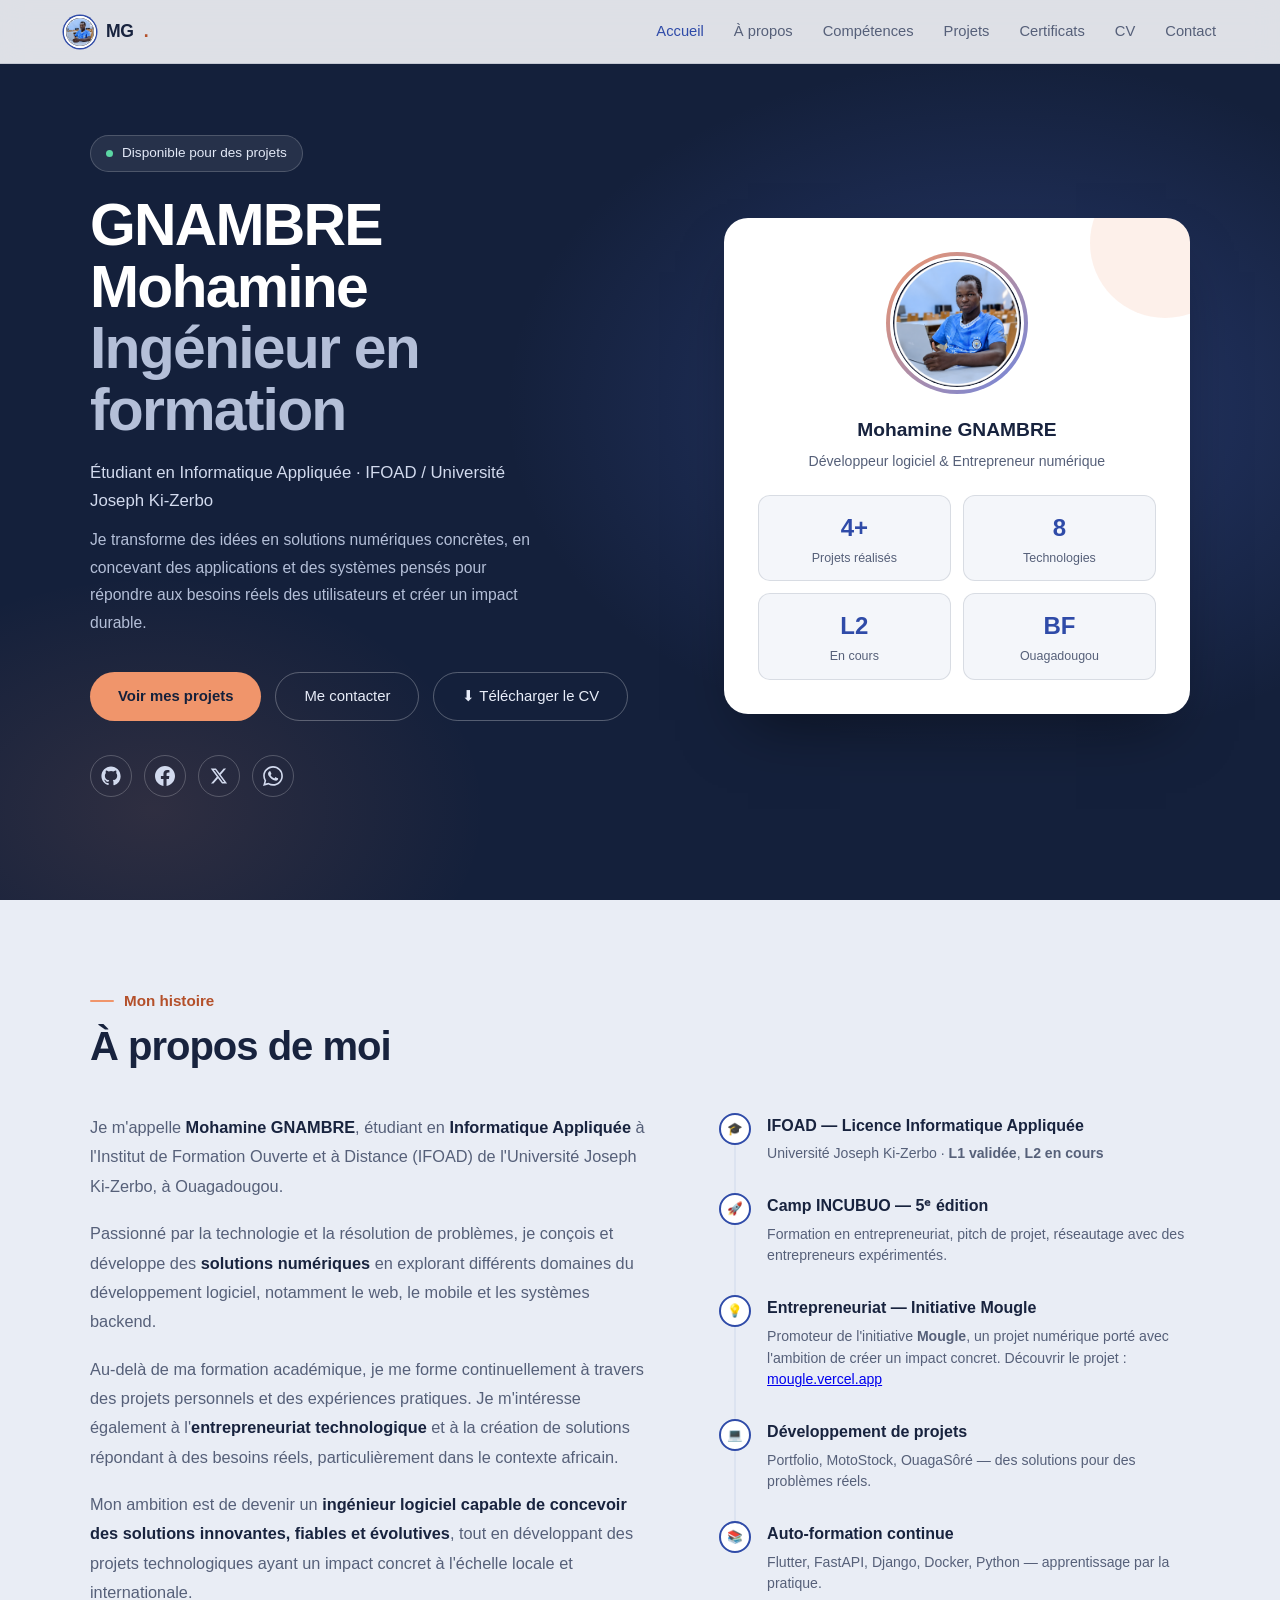
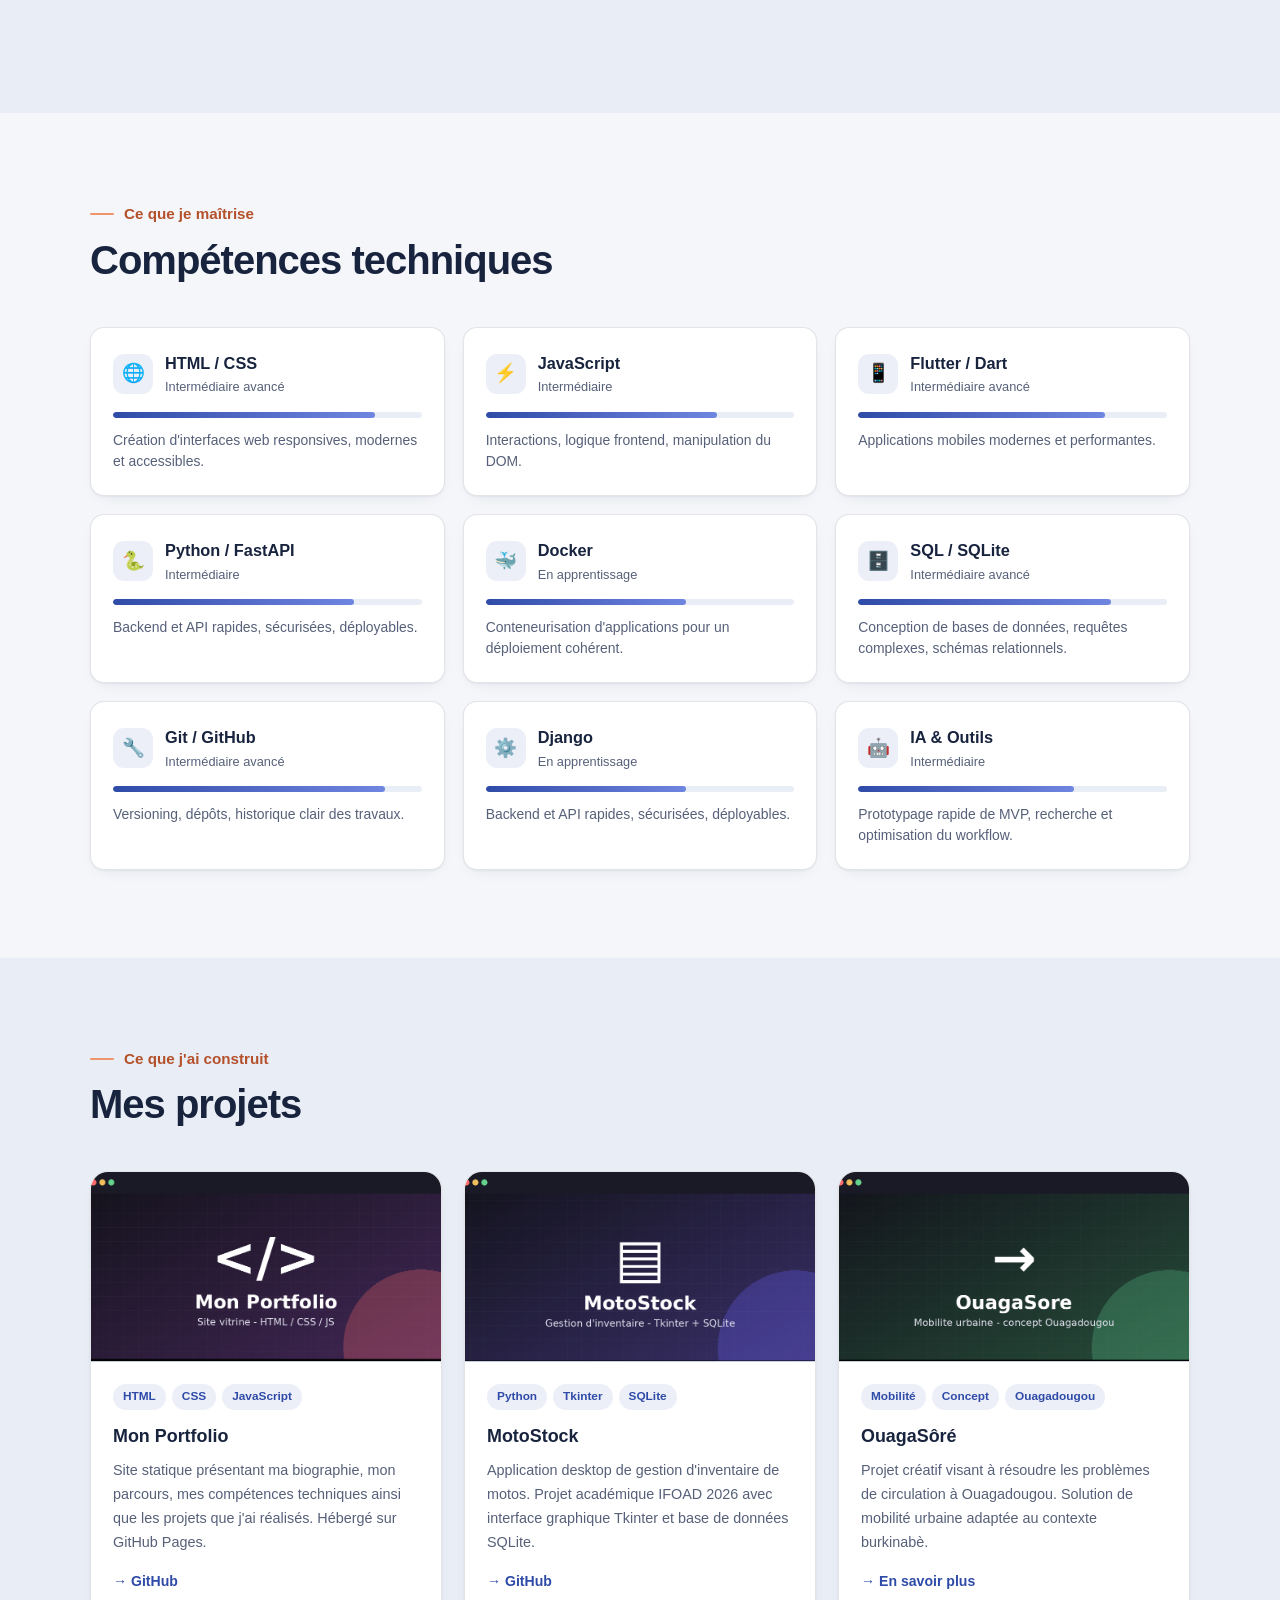
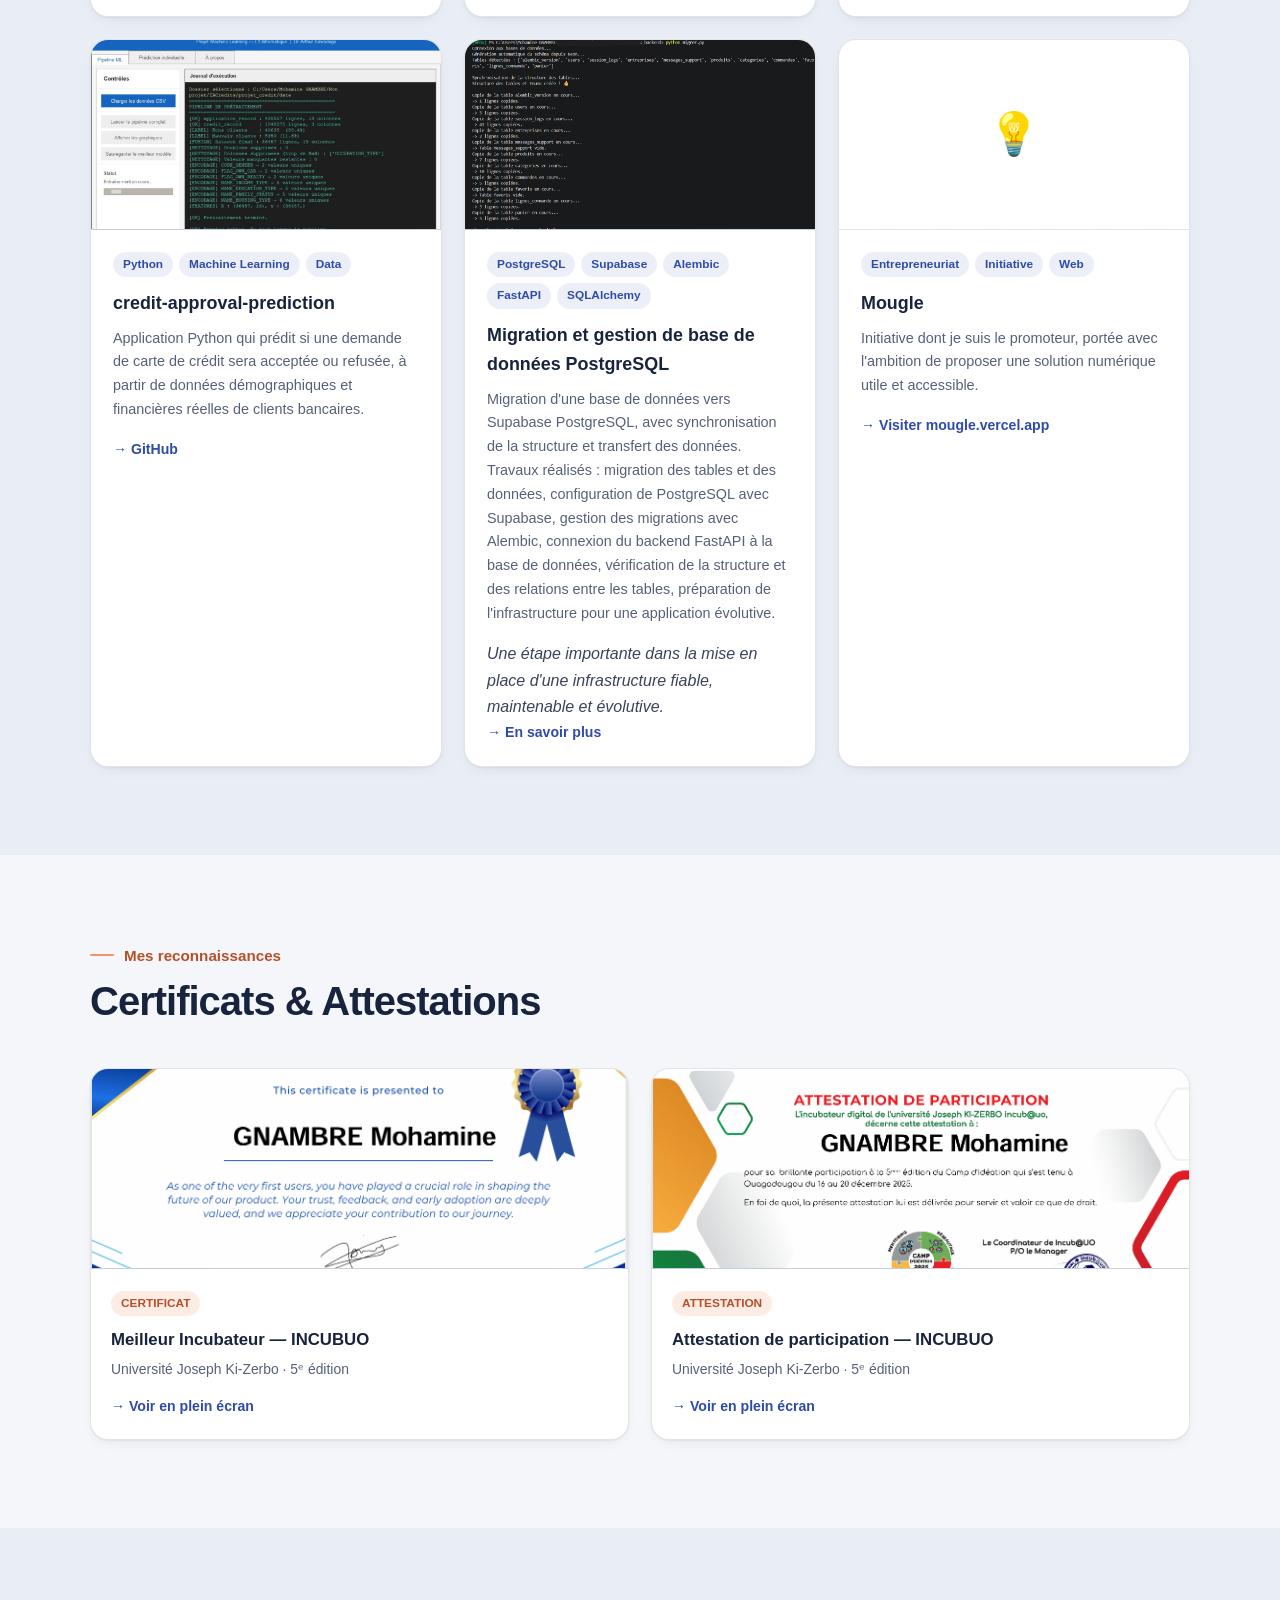
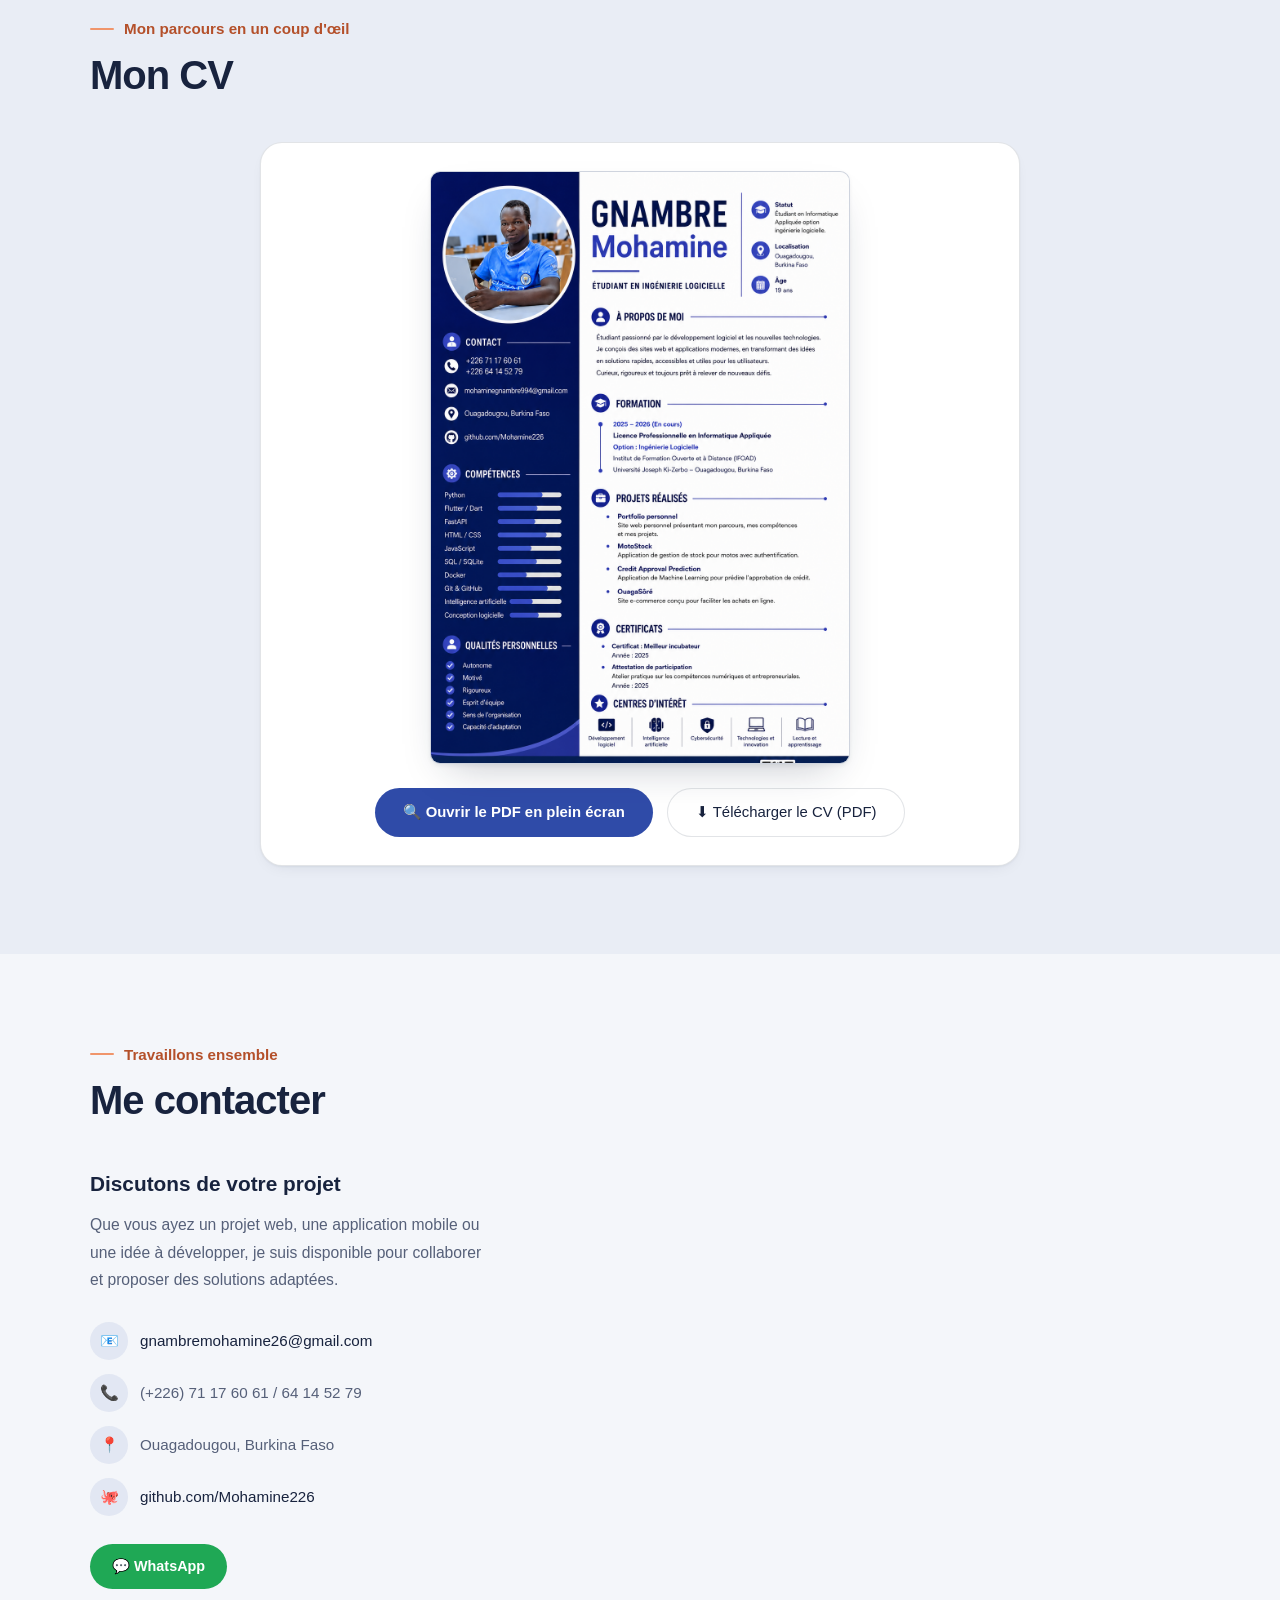
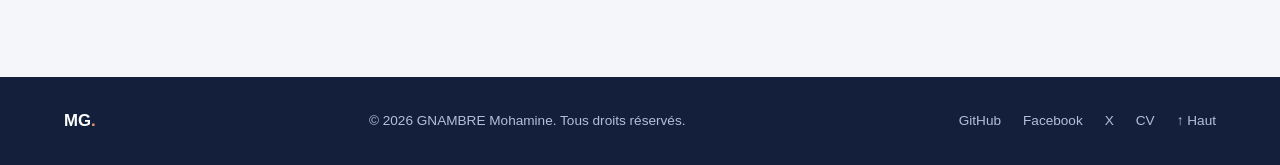
==== commit 252125fc: "Modification de css" ====
--- a/index.html
+++ b/index.html
@@ -6,7 +6,7 @@
   <meta name="viewport" content="width=device-width, initial-scale=1.0" />
   <meta name="description" content="Mohamine GNAMBRE, étudiant en Informatique Appliquée (L2 en cours), développeur logiciel & entrepreneur numérique, passionné par le développement web, mobile et l'intelligence artificielle." />
   <meta name="theme-color" content="#0A0A0F" />
-  <title>Mohamine GNAMBRE | Développeur Web & Mobile </title>
+  <title>Mohamine GNAMBRE | Développeur logiciel & Entrepreneur </title>
 
   <!-- Favicons — remplacez image/photo.png par votre vraie photo et relancez la génération pour un onglet 100% personnalisé -->
   <link rel="icon" type="image/x-icon" href="image/favicon.ico" />
@@ -16,7 +16,7 @@
   <link rel="apple-touch-icon" sizes="180x180" href="image/apple-touch-icon.png" />
 
   <!-- Open Graph -->
-  <meta property="og:title" content="Mohamine GNAMBRE | Développeur Web & Mobile" />
+  <meta property="og:title" content="Mohamine GNAMBRE | Développeur logiciel & Entrepreneur " />
   <meta property="og:description" content="Étudiant en Informatique Appliquée (L2 en cours) — Développeur logiciel & entrepreneur numérique. Portfolio, projets et compétences." />
   <meta property="og:image" content="image/photo.png" />
   <meta property="og:type" content="website" />
@@ -155,7 +155,7 @@
             <div class="timeline-dot">💻</div>
             <div class="timeline-content">
               <h4>Développement de projets</h4>
-              <p>Portfolio, MotoStock, LearnTogether, OuagaSôré — des solutions pour des problèmes réels.</p>
+              <p>Portfolio, MotoStock, OuagaSôré — des solutions pour des problèmes réels.</p>
             </div>
           </div>
           <div class="timeline-item">
--- a/style.css
+++ b/style.css
@@ -1,16 +1,40 @@
+/* =====================================================
+   PORTFOLIO — Mohamine GNAMBRE
+   Direction : bleu nuit + pages claires bleutées,
+   une touche pêche pour les moments importants.
+   Pour changer l'ambiance, modifie seulement :root
+   ===================================================== */
+
 /* ===== TOKENS ===== */
 :root {
-  --bg: #0A0A0F;
-  --bg2: #12121A;
-  --bg3: #1A1A26;
-  --accent: #6C63FF;
-  --accent2: #FF6B6B;
-  --text: #E8E8F0;
-  --text-muted: #8888A8;
-  --border: rgba(108,99,255,0.15);
-  --radius: 12px;
-  --font-display: 'Space Grotesk', sans-serif;
-  --font-body: 'Inter', sans-serif;
+  /* Fonds */
+  --ink: #14203B;              /* bleu nuit : hero + pied de page */
+  --bg: #F4F6FA;
+  --bg2: #E9EDF5;
+  --bg3: #DCE3F0;
+  --surface: #FFFFFF;          /* cartes et formulaires */
+
+  /* Accents */
+  --accent: #2F4BA8;           /* bleu principal : liens, boutons */
+  --accent-hover: #243B86;
+  --accent-soft: #6F86E0;
+  --warm: #F0956B;             /* pêche : sur fond bleu nuit */
+  --warm-text: #B4502A;        /* pêche foncé : texte sur fond clair */
+
+  /* Texte */
+  --text: #18233E;
+  --text-muted: #566079;
+  --on-ink: #FFFFFF;
+  --on-ink-muted: #B4BFD8;
+
+  --border: rgba(20,32,59,0.12);
+  --shadow-sm: 0 1px 2px rgba(20,32,59,0.05), 0 6px 18px -10px rgba(20,32,59,0.14);
+  --shadow-md: 0 2px 4px rgba(20,32,59,0.06), 0 18px 40px -18px rgba(20,32,59,0.28);
+
+  --radius: 14px;
+  --radius-lg: 18px;
+  --font-display: 'Bricolage Grotesque', 'Segoe UI', sans-serif;
+  --font-body: 'Figtree', 'Segoe UI', sans-serif;
 }
 
 /* ===== RESET ===== */
@@ -20,22 +44,25 @@
   background: var(--bg);
   color: var(--text);
   font-family: var(--font-body);
-  line-height: 1.6;
+  line-height: 1.65;
   overflow-x: hidden;
-}
+  -webkit-font-smoothing: antialiased;
+}
+:focus-visible { outline: 2px solid var(--accent); outline-offset: 3px; }
+#accueil :focus-visible, footer :focus-visible { outline-color: var(--warm); }
 
 /* ===== SCROLLBAR ===== */
-::-webkit-scrollbar { width: 4px; }
+::-webkit-scrollbar { width: 6px; }
 ::-webkit-scrollbar-track { background: var(--bg); }
-::-webkit-scrollbar-thumb { background: var(--accent); border-radius: 2px; }
+::-webkit-scrollbar-thumb { background: var(--accent-soft); border-radius: 3px; }
 
 /* ===== NAV ===== */
 nav {
   position: fixed;
   top: 0; left: 0; right: 0;
   z-index: 100;
-  background: rgba(10,10,15,0.85);
-  backdrop-filter: blur(12px);
+  background: rgba(244,246,250,0.9);
+  backdrop-filter: blur(14px);
   border-bottom: 1px solid var(--border);
   padding: 0 5%;
   display: flex;
@@ -54,28 +81,24 @@
   align-items: center;
   gap: 10px;
 }
-.nav-logo span { color: var(--accent); }
+.nav-logo span { color: var(--warm-text); }
 .nav-logo-avatar {
-  width: 30px; height: 30px;
+  width: 32px; height: 32px;
   border-radius: 50%;
   overflow: hidden;
   flex-shrink: 0;
-  border: 1.5px solid var(--accent);
+  border: 2px solid var(--surface);
+  box-shadow: 0 0 0 1.5px var(--accent);
   display: block;
 }
 .nav-logo-avatar img { width: 100%; height: 100%; object-fit: cover; display: block; }
-.nav-links {
-  display: flex;
-  gap: 32px;
-  list-style: none;
-}
+.nav-links { display: flex; gap: 30px; list-style: none; }
 .nav-links a {
   color: var(--text-muted);
   text-decoration: none;
-  font-size: 0.875rem;
+  font-size: 0.92rem;
   font-weight: 500;
   transition: color 0.2s;
-  letter-spacing: 0.02em;
 }
 .nav-links a:hover { color: var(--accent); }
 .hamburger {
@@ -101,8 +124,9 @@
   display: none;
   position: fixed;
   top: 64px; left: 0; right: 0;
-  background: rgba(10,10,15,0.97);
+  background: rgba(244,246,250,0.98);
   border-bottom: 1px solid var(--border);
+  box-shadow: var(--shadow-md);
   z-index: 99;
   padding: 20px 5%;
   flex-direction: column;
@@ -120,27 +144,62 @@
 }
 .mobile-nav a:hover { color: var(--accent); }
 
-/* ===== HERO ===== */
+/* ===== BOUTONS (partagés hero / CV / contact) ===== */
+.btn-primary {
+  background: var(--accent);
+  color: #fff;
+  padding: 12px 28px;
+  border-radius: 999px;
+  font-weight: 600;
+  font-size: 0.93rem;
+  text-decoration: none;
+  transition: background 0.2s, transform 0.2s, box-shadow 0.2s;
+  display: inline-block;
+  border: none;
+  cursor: pointer;
+}
+.btn-primary:hover {
+  background: var(--accent-hover);
+  transform: translateY(-1px);
+  box-shadow: 0 8px 20px -8px rgba(47,75,168,0.55);
+}
+.btn-ghost {
+  border: 1.5px solid var(--border);
+  background: var(--surface);
+  color: var(--text);
+  padding: 11px 28px;
+  border-radius: 999px;
+  font-weight: 500;
+  font-size: 0.93rem;
+  text-decoration: none;
+  transition: border-color 0.2s, color 0.2s;
+  display: inline-block;
+}
+.btn-ghost:hover { border-color: var(--accent); color: var(--accent); }
+
+/* ===== HERO (bleu nuit) ===== */
 #accueil {
   min-height: 100vh;
   display: flex;
   align-items: center;
-  padding: 80px 5% 60px;
+  padding: 96px 5% 64px;
   position: relative;
   overflow: hidden;
+  background: var(--ink);
+  color: var(--on-ink);
 }
 .hero-bg {
   position: absolute;
   inset: 0;
   background:
-    radial-gradient(ellipse 60% 50% at 70% 50%, rgba(108,99,255,0.08) 0%, transparent 70%),
-    radial-gradient(ellipse 40% 40% at 20% 80%, rgba(255,107,107,0.05) 0%, transparent 60%);
+    radial-gradient(ellipse 55% 55% at 78% 45%, rgba(79,110,214,0.32) 0%, transparent 70%),
+    radial-gradient(ellipse 40% 40% at 12% 90%, rgba(240,149,107,0.12) 0%, transparent 65%);
   pointer-events: none;
 }
 .hero-grid {
   display: grid;
-  grid-template-columns: 1fr 1fr;
-  gap: 60px;
+  grid-template-columns: 1.1fr 0.9fr;
+  gap: 64px;
   align-items: center;
   width: 100%;
   max-width: 1100px;
@@ -150,23 +209,22 @@
 .hero-tag {
   display: inline-flex;
   align-items: center;
-  gap: 8px;
-  background: rgba(108,99,255,0.12);
-  border: 1px solid rgba(108,99,255,0.3);
-  padding: 6px 14px;
+  gap: 9px;
+  background: rgba(255,255,255,0.08);
+  border: 1px solid rgba(255,255,255,0.18);
+  padding: 6px 15px;
   border-radius: 100px;
-  font-size: 0.8rem;
-  color: var(--accent);
+  font-size: 0.85rem;
+  color: #E3E9F7;
   font-weight: 500;
-  margin-bottom: 20px;
-  letter-spacing: 0.04em;
+  margin-bottom: 22px;
 }
 .hero-tag::before {
   content: '';
-  width: 6px; height: 6px;
-  background: var(--accent);
+  width: 7px; height: 7px;
+  background: #5BD6A3;
   border-radius: 50%;
-  animation: pulse 2s infinite;
+  animation: pulse 2.4s infinite;
 }
 @keyframes pulse {
   0%, 100% { opacity: 1; transform: scale(1); }
@@ -174,284 +232,232 @@
 }
 .hero-name {
   font-family: var(--font-display);
-  font-size: clamp(2.2rem, 4vw, 3.4rem);
+  font-size: clamp(2.5rem, 4.6vw, 3.9rem);
   font-weight: 700;
-  line-height: 1.1;
+  line-height: 1.05;
   letter-spacing: -0.03em;
-  margin-bottom: 16px;
-}
-.hero-name .accent { color: var(--accent); }
-.hero-name .line2 { color: var(--text-muted); }
+  margin-bottom: 18px;
+}
+.hero-name .accent { color: var(--on-ink); }
+.hero-name .line2 { color: var(--on-ink-muted); font-weight: 600; }
 .hero-sub {
-  font-size: 1rem;
-  color: var(--text-muted);
+  font-size: 1.05rem;
+  color: #D2DAEE;
   margin-bottom: 12px;
-  max-width: 420px;
+  max-width: 440px;
 }
 .hero-desc {
-  font-size: 0.95rem;
-  color: var(--text-muted);
-  max-width: 420px;
+  font-size: 0.98rem;
+  color: var(--on-ink-muted);
+  max-width: 440px;
   margin-bottom: 36px;
-  line-height: 1.7;
+  line-height: 1.75;
 }
 .hero-actions { display: flex; gap: 14px; flex-wrap: wrap; }
 
-.btn-primary {
-  background: var(--accent);
-  color: #fff;
-  padding: 12px 28px;
-  border-radius: var(--radius);
-  font-weight: 600;
-  font-size: 0.9rem;
-  text-decoration: none;
-  transition: all 0.25s;
-  display: inline-block;
-  border: none;
-  cursor: pointer;
-}
-.btn-primary:hover {
-  background: #7B74FF;
-  transform: translateY(-2px);
-  box-shadow: 0 8px 24px rgba(108,99,255,0.35);
-}
-.btn-ghost {
-  border: 1px solid var(--border);
-  color: var(--text-muted);
-  padding: 12px 28px;
-  border-radius: var(--radius);
-  font-weight: 500;
-  font-size: 0.9rem;
-  text-decoration: none;
-  transition: all 0.25s;
-  display: inline-block;
-}
-.btn-ghost:hover { border-color: var(--accent); color: var(--accent); }
-
-.hero-socials { display: flex; gap: 12px; margin-top: 32px; }
+/* Le moment fort : bouton pêche sur bleu nuit */
+#accueil .btn-primary { background: var(--warm); color: var(--ink); }
+#accueil .btn-primary:hover {
+  background: #F5A682;
+  box-shadow: 0 10px 24px -10px rgba(240,149,107,0.7);
+}
+#accueil .btn-ghost {
+  background: transparent;
+  border-color: rgba(255,255,255,0.28);
+  color: #E8EDF9;
+}
+#accueil .btn-ghost:hover { border-color: var(--warm); color: var(--warm); }
+
+.hero-socials { display: flex; gap: 12px; margin-top: 34px; }
 .hero-socials a {
-  width: 40px; height: 40px;
-  border-radius: 10px;
-  border: 1px solid var(--border);
+  width: 42px; height: 42px;
+  border-radius: 50%;
+  border: 1px solid rgba(255,255,255,0.22);
   display: flex; align-items: center; justify-content: center;
-  color: var(--text-muted);
+  color: #D2DAEE;
   text-decoration: none;
   font-size: 1rem;
-  transition: all 0.25s;
+  transition: border-color 0.2s, color 0.2s, background 0.2s;
 }
 .hero-socials a:hover {
-  border-color: var(--accent);
-  color: var(--accent);
-  background: rgba(108,99,255,0.08);
-  transform: translateY(-2px);
+  border-color: var(--warm);
+  color: var(--warm);
+  background: rgba(240,149,107,0.1);
 }
 .hero-socials a svg { display: block; }
 
-/* Avatar card */
+/* Carte profil */
 .hero-card {
-  background: var(--bg2);
-  border: 1px solid var(--border);
-  border-radius: 20px;
-  padding: 32px;
+  background: var(--surface);
+  color: var(--text);
+  border-radius: 24px;
+  padding: 34px;
   text-align: center;
   position: relative;
   overflow: hidden;
+  box-shadow: 0 30px 60px -24px rgba(0,0,0,0.5);
 }
 .hero-card::before {
   content: '';
   position: absolute;
-  top: -40px; right: -40px;
-  width: 120px; height: 120px;
-  background: var(--accent);
+  top: -50px; right: -50px;
+  width: 150px; height: 150px;
+  background: var(--warm);
   border-radius: 50%;
-  opacity: 0.06;
+  opacity: 0.14;
 }
 .avatar-ring {
-  width: 140px; height: 140px;
+  width: 142px; height: 142px;
   margin: 0 auto 20px;
   border-radius: 50%;
-  background: linear-gradient(135deg, var(--accent), var(--accent2));
-  padding: 3px;
+  background: linear-gradient(135deg, var(--warm), var(--accent-soft));
+  padding: 4px;
+  position: relative;
 }
 .avatar-inner {
   width: 100%; height: 100%;
   border-radius: 50%;
-  background: var(--bg3);
+  background: var(--bg2);
+  border: 3px solid var(--surface);
   display: flex;
   align-items: center;
   justify-content: center;
   overflow: hidden;
 }
-.avatar-inner img {
-  width: 100%;
-  height: 100%;
-  object-fit: cover;
-  border-radius: 50%;
-}
+.avatar-inner img { width: 100%; height: 100%; object-fit: cover; border-radius: 50%; }
 .avatar-initials {
   font-family: var(--font-display);
   font-size: 3rem;
   font-weight: 700;
   color: var(--accent);
 }
-.card-name {
-  font-family: var(--font-display);
-  font-size: 1.1rem;
-  font-weight: 600;
-  margin-bottom: 4px;
-}
-.card-role {
-  font-size: 0.8rem;
-  color: var(--text-muted);
-  margin-bottom: 20px;
-}
-.card-stats {
-  display: grid;
-  grid-template-columns: 1fr 1fr;
-  gap: 12px;
-}
-.stat { background: var(--bg3); border-radius: 10px; padding: 12px; }
-.stat-num {
-  font-family: var(--font-display);
-  font-size: 1.4rem;
-  font-weight: 700;
-  color: var(--accent);
-}
-.stat-label { font-size: 0.72rem; color: var(--text-muted); }
-
-/* ===== SECTION COMMONS ===== */
-section { padding: 80px 5%; }
+.card-name { font-family: var(--font-display); font-size: 1.2rem; font-weight: 700; margin-bottom: 4px; }
+.card-role { font-size: 0.88rem; color: var(--text-muted); margin-bottom: 22px; }
+.card-stats { display: grid; grid-template-columns: 1fr 1fr; gap: 12px; }
+.stat { background: var(--bg); border: 1px solid var(--border); border-radius: 12px; padding: 12px; }
+.stat-num { font-family: var(--font-display); font-size: 1.5rem; font-weight: 700; color: var(--accent); }
+.stat-label { font-size: 0.78rem; color: var(--text-muted); }
+
+/* ===== SECTIONS ===== */
+section { padding: 88px 5%; }
 .section-inner { max-width: 1100px; margin: 0 auto; }
 .section-eyebrow {
-  font-size: 0.75rem;
+  display: flex;
+  align-items: center;
+  gap: 10px;
+  font-size: 0.95rem;
   font-weight: 600;
-  color: var(--accent);
-  letter-spacing: 0.12em;
-  text-transform: uppercase;
-  margin-bottom: 8px;
+  color: var(--warm-text);
+  margin-bottom: 10px;
+}
+.section-eyebrow::before {
+  content: '';
+  width: 24px; height: 2px;
+  background: var(--warm);
+  border-radius: 2px;
 }
 .section-title {
   font-family: var(--font-display);
-  font-size: clamp(1.6rem, 3vw, 2.2rem);
+  font-size: clamp(1.8rem, 3.2vw, 2.5rem);
   font-weight: 700;
-  letter-spacing: -0.02em;
-  margin-bottom: 40px;
-}
-.section-title .dim { color: var(--text-muted); }
-
-/* ===== ABOUT ===== */
+  line-height: 1.15;
+  letter-spacing: -0.025em;
+  margin-bottom: 44px;
+}
+.section-title .dim { color: inherit; }
+
+/* ===== À PROPOS ===== */
 #apropos { background: var(--bg2); }
 .about-grid {
   display: grid;
   grid-template-columns: 1.2fr 1fr;
-  gap: 60px;
+  gap: 64px;
   align-items: start;
 }
 .about-text p {
   color: var(--text-muted);
-  font-size: 0.95rem;
+  font-size: 1.02rem;
   line-height: 1.8;
-  margin-bottom: 16px;
-}
-.about-text strong { color: var(--text); font-weight: 500; }
+  margin-bottom: 18px;
+  max-width: 62ch;
+}
+.about-text strong { color: var(--text); font-weight: 600; }
 .about-timeline { display: flex; flex-direction: column; gap: 0; }
-.timeline-item {
-  display: flex;
-  gap: 16px;
-  padding-bottom: 28px;
-  position: relative;
-}
+.timeline-item { display: flex; gap: 16px; padding-bottom: 28px; position: relative; }
 .timeline-item:not(:last-child)::before {
   content: '';
   position: absolute;
-  left: 15px; top: 30px; bottom: 0;
-  width: 1px;
-  background: var(--border);
+  left: 15px; top: 32px; bottom: 0;
+  width: 2px;
+  background: var(--bg3);
 }
 .timeline-dot {
-  width: 30px; height: 30px;
+  width: 32px; height: 32px;
   border-radius: 50%;
-  background: rgba(108,99,255,0.15);
-  border: 1px solid var(--accent);
+  background: var(--surface);
+  border: 2px solid var(--accent);
   flex-shrink: 0;
   display: flex; align-items: center; justify-content: center;
-  font-size: 0.75rem;
+  font-size: 0.78rem;
   color: var(--accent);
   font-weight: 700;
 }
-.timeline-content h4 {
-  font-family: var(--font-display);
-  font-size: 0.9rem;
-  font-weight: 600;
-  margin-bottom: 4px;
-}
-.timeline-content p { font-size: 0.8rem; color: var(--text-muted); line-height: 1.5; }
-
-/* ===== SKILLS ===== */
+.timeline-content h4 { font-family: var(--font-display); font-size: 1rem; font-weight: 600; margin-bottom: 4px; }
+.timeline-content p { font-size: 0.88rem; color: var(--text-muted); line-height: 1.55; }
+
+/* ===== COMPÉTENCES ===== */
 #competences { background: var(--bg); }
 .skills-grid {
   display: grid;
   grid-template-columns: repeat(auto-fit, minmax(280px, 1fr));
-  gap: 16px;
+  gap: 18px;
 }
 .skill-card {
-  background: var(--bg2);
+  background: var(--surface);
   border: 1px solid var(--border);
   border-radius: var(--radius);
-  padding: 20px;
-  transition: all 0.3s;
-}
-.skill-card:hover {
-  border-color: rgba(108,99,255,0.4);
-  transform: translateY(-3px);
-  box-shadow: 0 12px 32px rgba(0,0,0,0.3);
-}
-.skill-header { display: flex; align-items: center; gap: 12px; margin-bottom: 12px; }
+  padding: 22px;
+  box-shadow: var(--shadow-sm);
+  transition: transform 0.25s, box-shadow 0.25s;
+}
+.skill-card:hover { transform: translateY(-2px); box-shadow: var(--shadow-md); }
+.skill-header { display: flex; align-items: center; gap: 12px; margin-bottom: 14px; }
 .skill-icon {
-  width: 38px; height: 38px;
-  border-radius: 9px;
-  background: rgba(108,99,255,0.12);
+  width: 40px; height: 40px;
+  border-radius: 11px;
+  background: rgba(47,75,168,0.09);
   display: flex; align-items: center; justify-content: center;
-  font-size: 1.1rem;
+  font-size: 1.15rem;
   flex-shrink: 0;
 }
-.skill-name { font-family: var(--font-display); font-size: 0.95rem; font-weight: 600; }
-.skill-level { font-size: 0.75rem; color: var(--text-muted); }
-.skill-bar-bg {
-  height: 4px;
-  background: var(--bg3);
-  border-radius: 2px;
-  overflow: hidden;
-  margin-bottom: 10px;
-}
+.skill-name { font-family: var(--font-display); font-size: 1.02rem; font-weight: 600; }
+.skill-level { font-size: 0.8rem; color: var(--text-muted); }
+.skill-bar-bg { height: 6px; background: var(--bg2); border-radius: 3px; overflow: hidden; margin-bottom: 12px; }
 .skill-bar-fill {
   height: 100%;
-  border-radius: 2px;
-  background: linear-gradient(90deg, var(--accent), #9B94FF);
+  border-radius: 3px;
+  background: linear-gradient(90deg, var(--accent), var(--accent-soft));
   width: 0%;
   transition: width 1.2s cubic-bezier(0.4,0,0.2,1);
 }
-.skill-desc { font-size: 0.8rem; color: var(--text-muted); line-height: 1.5; }
-
-/* ===== PROJECTS ===== */
+.skill-desc { font-size: 0.87rem; color: var(--text-muted); line-height: 1.55; }
+
+/* ===== PROJETS ===== */
 #projets { background: var(--bg2); }
 .projects-grid {
   display: grid;
   grid-template-columns: repeat(auto-fit, minmax(320px, 1fr));
-  gap: 20px;
+  gap: 22px;
 }
 .project-card {
-  background: var(--bg);
+  background: var(--surface);
   border: 1px solid var(--border);
-  border-radius: 16px;
-  overflow: hidden;
-  transition: all 0.3s;
-}
-.project-card:hover {
-  border-color: rgba(108,99,255,0.4);
-  transform: translateY(-4px);
-  box-shadow: 0 16px 40px rgba(0,0,0,0.4);
-}
+  border-radius: var(--radius-lg);
+  overflow: hidden;
+  box-shadow: var(--shadow-sm);
+  transition: transform 0.25s, box-shadow 0.25s;
+}
+.project-card:hover { transform: translateY(-3px); box-shadow: var(--shadow-md); }
 .project-thumb {
   height: 190px;
   background: linear-gradient(135deg, var(--bg3), var(--bg2));
@@ -461,72 +467,68 @@
   cursor: pointer;
 }
 .project-thumb img {
-  width: 100%;
-  height: 100%;
+  width: 100%; height: 100%;
   object-fit: cover;
   display: block;
   transition: transform 0.35s ease;
 }
 .project-thumb:hover img { transform: scale(1.04); }
 
-/* Shared "click to view fullscreen" overlay, used by project & certificate thumbnails */
+/* Voile "voir en plein écran" (projets, certificats, CV) */
 .thumb-overlay {
   position: absolute;
   inset: 0;
-  background: rgba(10,10,15,0.55);
+  background: rgba(20,32,59,0.55);
   display: flex; align-items: center; justify-content: center;
   opacity: 0;
   transition: opacity 0.25s;
-  font-size: 0.85rem;
+  font-size: 0.9rem;
   font-weight: 600;
-  color: white;
+  color: #fff;
   gap: 6px;
   pointer-events: none;
 }
 .project-thumb:hover .thumb-overlay,
 .cert-preview:hover .thumb-overlay { opacity: 1; }
-.project-body { padding: 20px; }
-.project-tags { display: flex; gap: 6px; flex-wrap: wrap; margin-bottom: 10px; }
+.project-body { padding: 22px; }
+.project-tags { display: flex; gap: 6px; flex-wrap: wrap; margin-bottom: 12px; }
 .project-tag {
-  font-size: 0.7rem;
-  background: rgba(108,99,255,0.12);
+  font-size: 0.74rem;
+  background: rgba(47,75,168,0.09);
   color: var(--accent);
-  padding: 3px 8px;
-  border-radius: 4px;
-  font-weight: 500;
-}
-.project-title { font-family: var(--font-display); font-size: 1rem; font-weight: 600; margin-bottom: 8px; }
-.project-desc { font-size: 0.83rem; color: var(--text-muted); line-height: 1.6; margin-bottom: 16px; }
-.project-links { display: flex; gap: 10px; }
+  padding: 3px 10px;
+  border-radius: 999px;
+  font-weight: 600;
+}
+.project-title { font-family: var(--font-display); font-size: 1.12rem; font-weight: 600; margin-bottom: 8px; }
+.project-desc { font-size: 0.9rem; color: var(--text-muted); line-height: 1.65; margin-bottom: 16px; }
+.project-links { display: flex; gap: 14px; }
 .project-link {
-  font-size: 0.8rem;
+  font-size: 0.88rem;
   color: var(--accent);
   text-decoration: none;
-  font-weight: 500;
+  font-weight: 600;
   display: flex; align-items: center; gap: 4px;
-  transition: opacity 0.2s;
-}
-.project-link:hover { opacity: 0.7; }
+  transition: color 0.2s;
+}
+.project-link:hover { color: var(--warm-text); }
 
 /* ===== CERTIFICATS ===== */
 #certificats { background: var(--bg); }
 .certs-grid {
   display: grid;
   grid-template-columns: repeat(auto-fit, minmax(300px, 1fr));
-  gap: 20px;
+  gap: 22px;
 }
 .cert-card {
-  background: var(--bg2);
+  background: var(--surface);
   border: 1px solid var(--border);
-  border-radius: 16px;
-  overflow: hidden;
-  transition: all 0.3s;
-}
-.cert-card:hover {
-  border-color: rgba(108,99,255,0.4);
-  transform: translateY(-4px);
-  box-shadow: 0 16px 40px rgba(0,0,0,0.4);
-}
+  border-radius: var(--radius-lg);
+  overflow: hidden;
+  box-shadow: var(--shadow-sm);
+  transition: transform 0.25s, box-shadow 0.25s;
+}
+.cert-card:hover { transform: translateY(-3px); box-shadow: var(--shadow-md); }
 .cert-preview {
   height: 200px;
   background: linear-gradient(135deg, var(--bg3), var(--bg2));
@@ -536,52 +538,36 @@
   cursor: pointer;
   position: relative;
 }
-.cert-preview img {
-  width: 100%;
-  height: 100%;
-  object-fit: cover;
-  transition: transform 0.3s;
-}
+.cert-preview img { width: 100%; height: 100%; object-fit: cover; transition: transform 0.3s; }
 .cert-preview:hover img { transform: scale(1.03); }
-.cert-body { padding: 18px; }
+.cert-body { padding: 20px; }
 .cert-badge {
-  font-size: 0.7rem;
-  background: rgba(255,107,107,0.12);
-  color: var(--accent2);
-  padding: 3px 8px;
-  border-radius: 4px;
+  font-size: 0.74rem;
+  background: rgba(240,149,107,0.18);
+  color: var(--warm-text);
+  padding: 3px 10px;
+  border-radius: 999px;
   font-weight: 600;
   display: inline-block;
-  margin-bottom: 8px;
-}
-.cert-title { font-family: var(--font-display); font-size: 0.95rem; font-weight: 600; margin-bottom: 4px; }
-.cert-org { font-size: 0.8rem; color: var(--text-muted); margin-bottom: 12px; }
-.cert-link {
-  font-size: 0.8rem;
-  color: var(--accent);
-  text-decoration: none;
-  font-weight: 500;
-  transition: opacity 0.2s;
-}
-.cert-link:hover { opacity: 0.7; }
+  margin-bottom: 10px;
+}
+.cert-title { font-family: var(--font-display); font-size: 1.05rem; font-weight: 600; margin-bottom: 4px; }
+.cert-org { font-size: 0.87rem; color: var(--text-muted); margin-bottom: 12px; }
+.cert-link { font-size: 0.88rem; color: var(--accent); text-decoration: none; font-weight: 600; transition: color 0.2s; }
+.cert-link:hover { color: var(--warm-text); }
 
 /* Lightbox */
 .lightbox {
   display: none;
   position: fixed;
   inset: 0;
-  background: rgba(0,0,0,0.9);
+  background: rgba(10,16,32,0.92);
   z-index: 999;
   align-items: center;
   justify-content: center;
 }
 .lightbox.open { display: flex; }
-.lightbox img {
-  max-width: 90vw;
-  max-height: 90vh;
-  border-radius: 8px;
-  object-fit: contain;
-}
+.lightbox img { max-width: 90vw; max-height: 90vh; border-radius: 8px; object-fit: contain; }
 .lightbox-close {
   position: absolute;
   top: 20px; right: 28px;
@@ -596,30 +582,30 @@
 /* ===== CV ===== */
 #cv { background: var(--bg2); }
 .cv-card {
-  background: var(--bg);
+  background: var(--surface);
   border: 1px solid var(--border);
-  border-radius: 20px;
-  padding: 24px;
+  border-radius: 22px;
+  padding: 28px;
   max-width: 760px;
   margin: 0 auto;
   text-align: center;
+  box-shadow: var(--shadow-sm);
 }
 .cv-preview {
   width: 100%;
   max-width: 420px;
   aspect-ratio: 1406 / 1988;
-  margin: 0 auto 20px;
-  border-radius: 12px;
+  margin: 0 auto 24px;
+  border-radius: 10px;
   overflow: hidden;
   border: 1px solid var(--border);
-  background: var(--bg3);
+  background: var(--bg2);
   position: relative;
   cursor: pointer;
-  box-shadow: 0 20px 50px rgba(0,0,0,0.45);
+  box-shadow: var(--shadow-md);
 }
 .cv-preview img {
-  width: 100%;
-  height: 100%;
+  width: 100%; height: 100%;
   object-fit: cover;
   object-position: top;
   display: block;
@@ -630,110 +616,98 @@
 .cv-actions { display: flex; gap: 14px; justify-content: center; flex-wrap: wrap; }
 
 /* ===== CONTACT ===== */
-#contact { background: var(--bg2); }
+#contact { background: var(--bg); }
 .contact-grid {
   display: grid;
   grid-template-columns: 1fr 1.2fr;
-  gap: 60px;
+  gap: 64px;
   align-items: start;
 }
-.contact-info h3 {
-  font-family: var(--font-display);
-  font-size: 1.1rem;
-  font-weight: 600;
-  margin-bottom: 8px;
-}
-.contact-info p {
-  color: var(--text-muted);
-  font-size: 0.9rem;
-  line-height: 1.7;
-  margin-bottom: 28px;
-}
+/* Sans formulaire, la colonne d'infos reste compacte au lieu de laisser un vide */
+.contact-grid:not(:has(.contact-form)) { grid-template-columns: minmax(0, 620px); }
+.contact-info h3 { font-family: var(--font-display); font-size: 1.3rem; font-weight: 600; margin-bottom: 10px; }
+.contact-info p { color: var(--text-muted); font-size: 0.98rem; line-height: 1.75; margin-bottom: 28px; max-width: 46ch; }
 .contact-items { display: flex; flex-direction: column; gap: 14px; margin-bottom: 28px; }
-.contact-item {
-  display: flex; align-items: center; gap: 12px;
-  font-size: 0.875rem;
-  color: var(--text-muted);
-}
+.contact-item { display: flex; align-items: center; gap: 12px; font-size: 0.95rem; color: var(--text-muted); }
 .contact-item-icon {
-  width: 36px; height: 36px;
-  background: rgba(108,99,255,0.1);
-  border: 1px solid var(--border);
-  border-radius: 9px;
+  width: 38px; height: 38px;
+  background: rgba(47,75,168,0.09);
+  border-radius: 50%;
   display: flex; align-items: center; justify-content: center;
-  font-size: 0.9rem;
+  font-size: 0.95rem;
   flex-shrink: 0;
 }
-.contact-item a { color: var(--text-muted); text-decoration: none; }
+.contact-item a { color: var(--text); text-decoration: none; font-weight: 500; }
 .contact-item a:hover { color: var(--accent); }
 .contact-ext { display: flex; gap: 10px; }
 .btn-wa {
   display: flex; align-items: center; gap: 8px;
-  background: #25D366;
+  background: #1FA855;
   color: #fff;
-  padding: 10px 20px;
-  border-radius: 10px;
-  font-size: 0.85rem;
+  padding: 11px 22px;
+  border-radius: 999px;
+  font-size: 0.9rem;
   font-weight: 600;
   text-decoration: none;
-  transition: all 0.25s;
-}
-.btn-wa:hover { background: #1FB85A; transform: translateY(-2px); }
+  transition: background 0.2s, transform 0.2s;
+}
+.btn-wa:hover { background: #188A45; transform: translateY(-1px); }
 .contact-form {
-  background: var(--bg3);
+  background: var(--surface);
   border: 1px solid var(--border);
-  border-radius: 16px;
-  padding: 28px;
+  border-radius: 22px;
+  padding: 32px;
+  box-shadow: var(--shadow-md);
 }
 .form-row { display: grid; grid-template-columns: 1fr 1fr; gap: 14px; }
 .form-group { display: flex; flex-direction: column; gap: 6px; margin-bottom: 14px; }
-.form-group label { font-size: 0.8rem; font-weight: 500; color: var(--text-muted); }
+.form-group label { font-size: 0.86rem; font-weight: 600; color: var(--text); }
 .form-group input,
 .form-group textarea {
-  background: var(--bg2);
+  background: var(--bg);
   border: 1px solid var(--border);
-  border-radius: 9px;
-  padding: 10px 14px;
+  border-radius: 10px;
+  padding: 11px 14px;
   color: var(--text);
   font-family: var(--font-body);
-  font-size: 0.875rem;
+  font-size: 0.95rem;
   outline: none;
-  transition: border-color 0.2s, box-shadow 0.2s;
+  transition: border-color 0.2s, box-shadow 0.2s, background 0.2s;
   width: 100%;
 }
 .form-group input:focus,
 .form-group textarea:focus {
+  background: var(--surface);
   border-color: var(--accent);
-  box-shadow: 0 0 0 3px rgba(108,99,255,0.12);
-}
-.form-group textarea { resize: vertical; min-height: 110px; }
+  box-shadow: 0 0 0 3px rgba(47,75,168,0.16);
+}
+.form-group textarea { resize: vertical; min-height: 120px; }
 .form-check {
   display: flex; align-items: center; gap: 8px;
-  font-size: 0.8rem;
+  font-size: 0.86rem;
   color: var(--text-muted);
-  margin-bottom: 18px;
+  margin-bottom: 20px;
   cursor: pointer;
 }
 .form-check input[type="checkbox"] { accent-color: var(--accent); width: 16px; height: 16px; }
-#form-result { font-size: 0.85rem; margin-top: 10px; min-height: 20px; }
-
-/* ===== FOOTER ===== */
+#form-result { font-size: 0.9rem; margin-top: 10px; min-height: 20px; }
+
+/* ===== FOOTER (bleu nuit) ===== */
 footer {
-  background: var(--bg2);
-  border-top: 1px solid var(--border);
-  padding: 28px 5%;
+  background: var(--ink);
+  padding: 30px 5%;
   display: flex;
   align-items: center;
   justify-content: space-between;
   flex-wrap: wrap;
   gap: 16px;
 }
-.footer-logo { font-family: var(--font-display); font-weight: 700; font-size: 1rem; color: var(--text); }
-.footer-logo span { color: var(--accent); }
-.footer-copy { font-size: 0.8rem; color: var(--text-muted); }
-.footer-links { display: flex; gap: 20px; }
-.footer-links a { font-size: 0.8rem; color: var(--text-muted); text-decoration: none; transition: color 0.2s; }
-.footer-links a:hover { color: var(--accent); }
+.footer-logo { font-family: var(--font-display); font-weight: 700; font-size: 1.05rem; color: var(--on-ink); }
+.footer-logo span { color: var(--warm); }
+.footer-copy { font-size: 0.85rem; color: var(--on-ink-muted); }
+.footer-links { display: flex; gap: 22px; }
+.footer-links a { font-size: 0.85rem; color: var(--on-ink-muted); text-decoration: none; transition: color 0.2s; }
+.footer-links a:hover { color: var(--warm); }
 
 /* ===== RESPONSIVE ===== */
 @media (max-width: 768px) {
@@ -744,11 +718,14 @@
   .about-grid { grid-template-columns: 1fr; gap: 40px; }
   .contact-grid { grid-template-columns: 1fr; gap: 40px; }
   .form-row { grid-template-columns: 1fr; }
-  section { padding: 60px 5%; }
+  section { padding: 64px 5%; }
+  #accueil { padding: 96px 5% 56px; }
+  .contact-form { padding: 24px; }
   footer { flex-direction: column; text-align: center; }
   .footer-links { justify-content: center; }
   .cv-card { padding: 18px; }
 }
 @media (prefers-reduced-motion: reduce) {
   * { animation: none !important; transition: none !important; }
-}
+  html { scroll-behavior: auto; }
+}
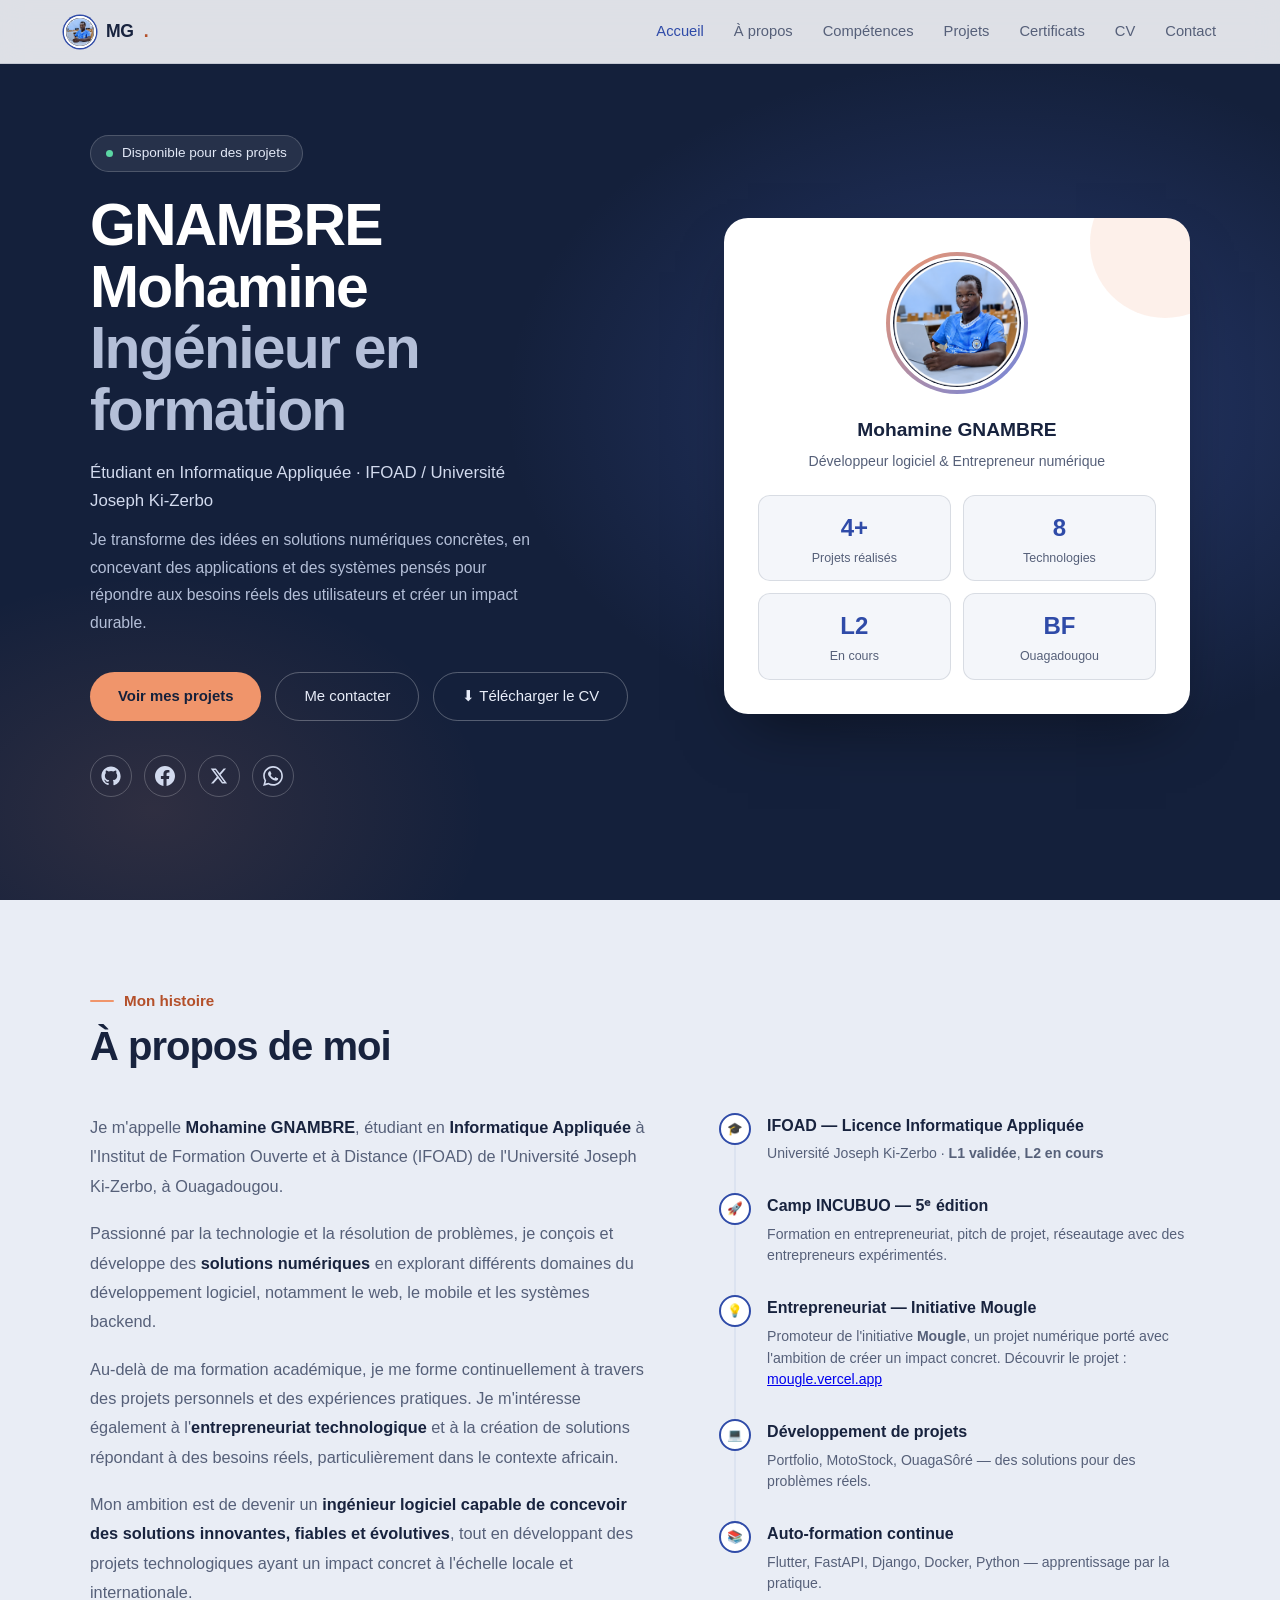
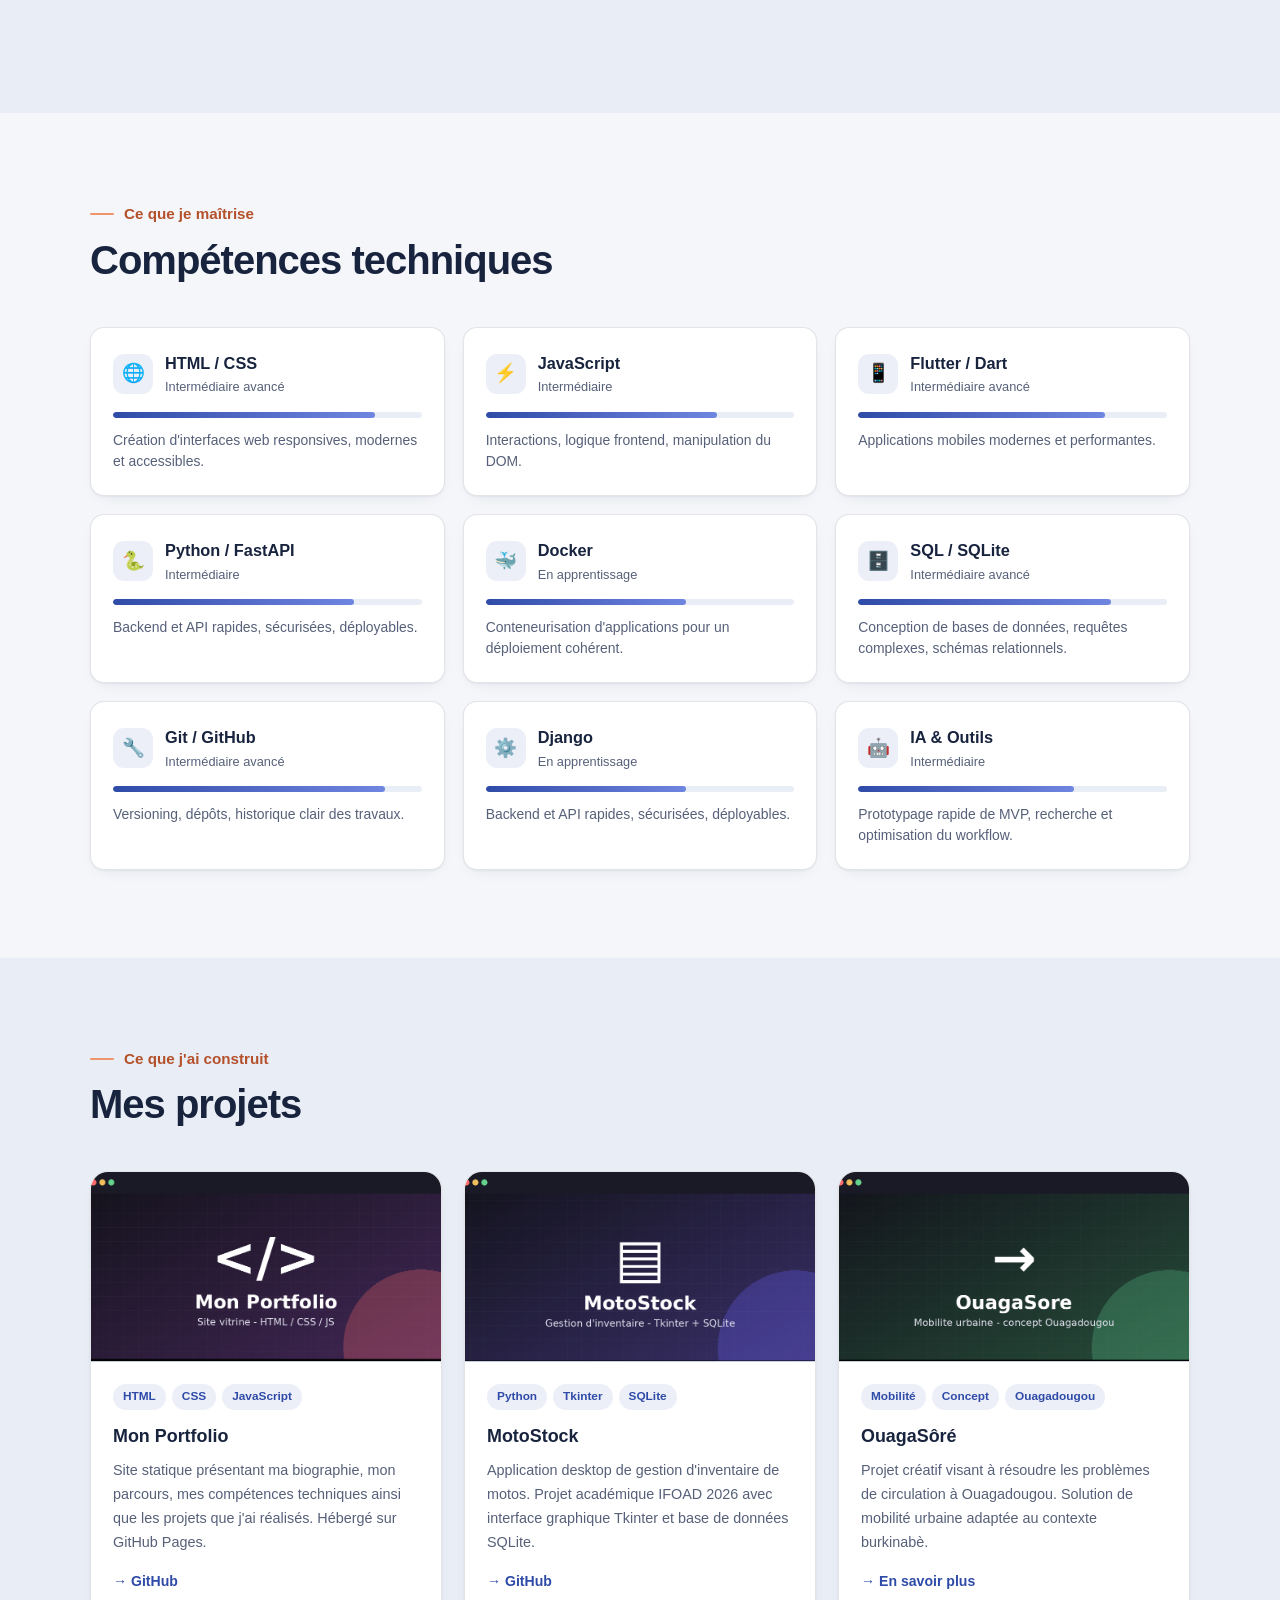
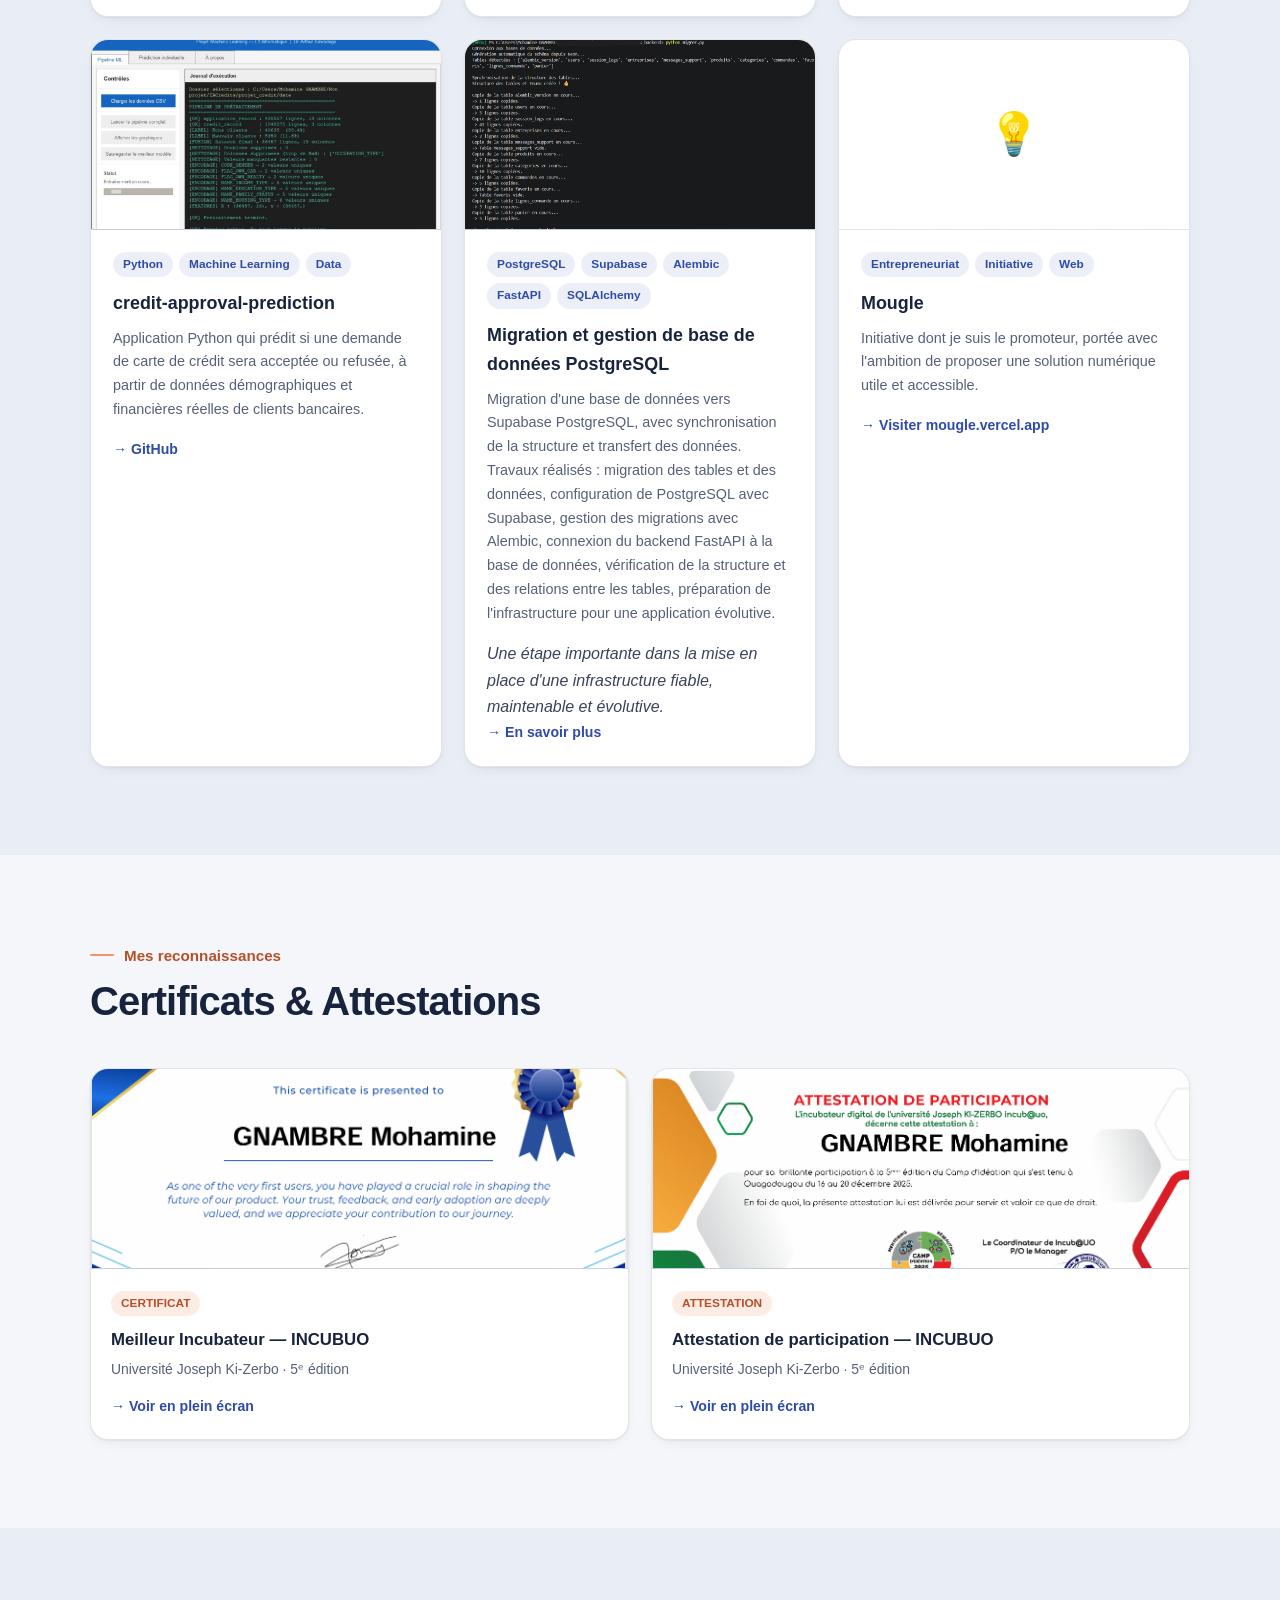
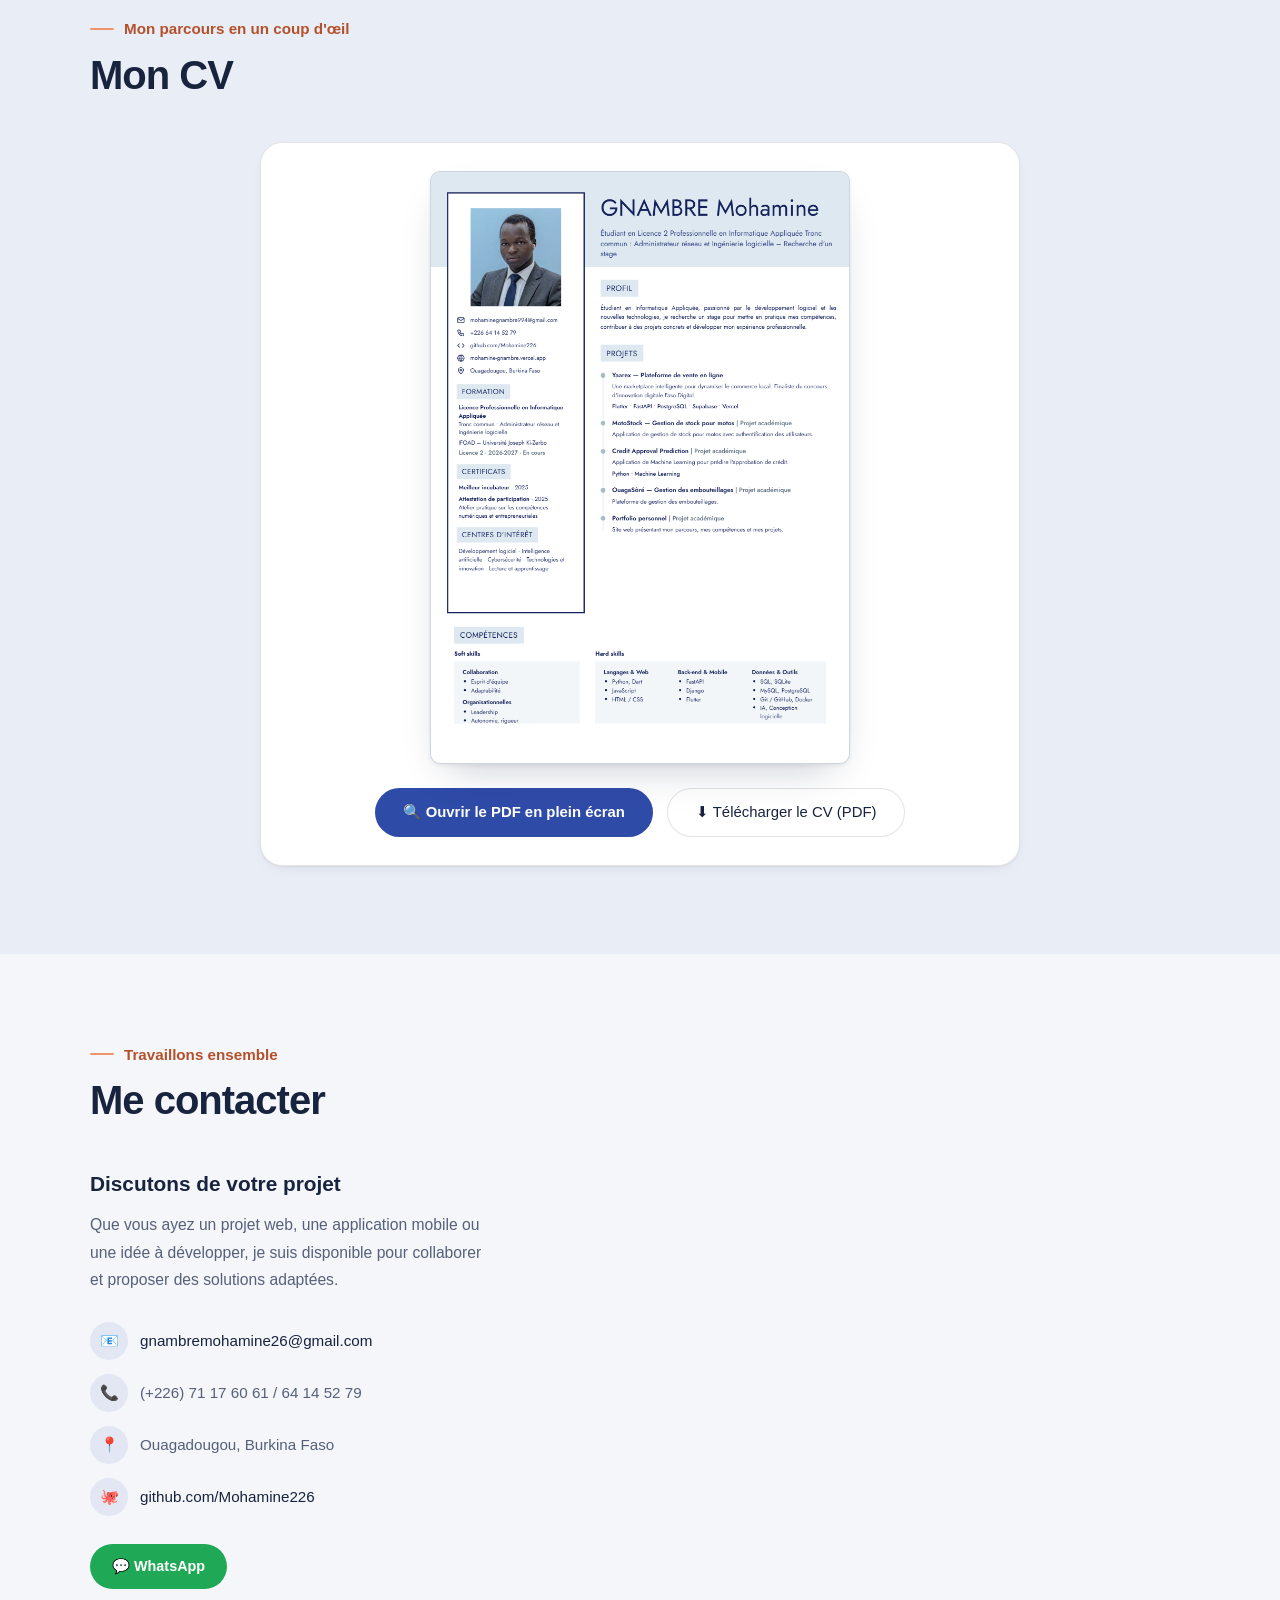
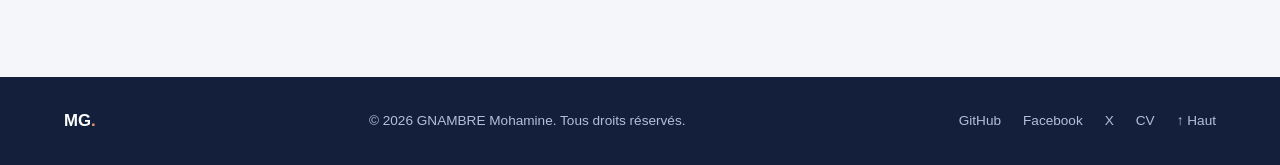
==== commit 1a933990: "Changement de cv" ====
--- a/index.html
+++ b/index.html
@@ -361,13 +361,13 @@
       <p class="section-eyebrow">Mon parcours en un coup d'œil</p>
       <h2 class="section-title">Mon <span class="dim">CV</span></h2>
       <div class="cv-card">
-        <div class="cv-preview" onclick="openLightbox('cv/cv.png')">
-          <img src="cv/cv.png" alt="Aperçu du CV de Mohamine GNAMBRE" loading="lazy" />
+        <div class="cv-preview" onclick="openLightbox('cv/CV Mohamine Gnambre.png')">
+          <img src="cv/CV Mohamine Gnambre.png" alt="Aperçu du CV de Mohamine GNAMBRE" loading="lazy" />
           <div class="thumb-overlay">🔍 Voir en plein écran</div>
         </div>
         <div class="cv-actions">
-          <a href="cv/cv.pdf" target="_blank" rel="noopener" class="btn-primary">🔍 Ouvrir le PDF en plein écran</a>
-          <a href="cv/cv.pdf" download class="btn-ghost">⬇ Télécharger le CV (PDF)</a>
+          <a href="cv/CV Mohamine Gnambre.pdf" target="_blank" rel="noopener" class="btn-primary">🔍 Ouvrir le PDF en plein écran</a>
+          <a href="cv/CV Mohamine Gnambre.pdf" download class="btn-ghost">⬇ Télécharger le CV (PDF)</a>
         </div>
       </div>
     </div>
